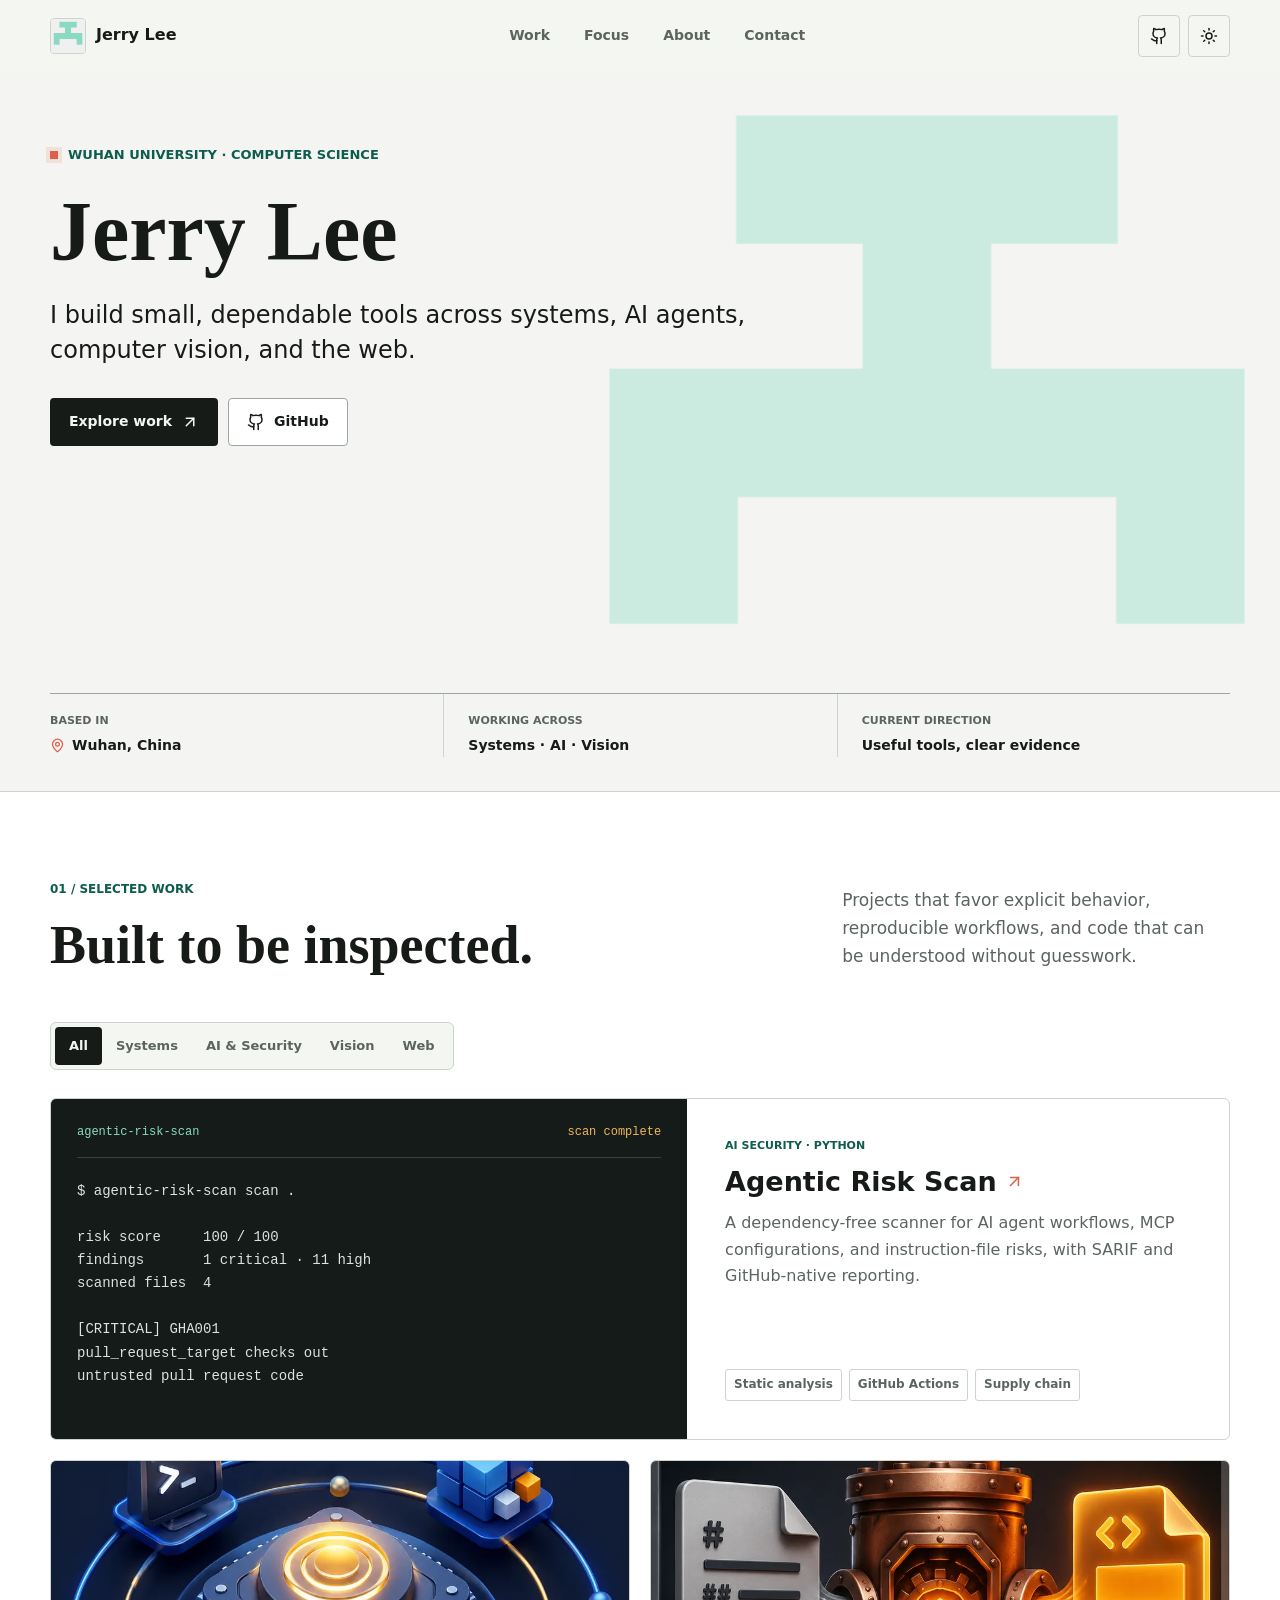
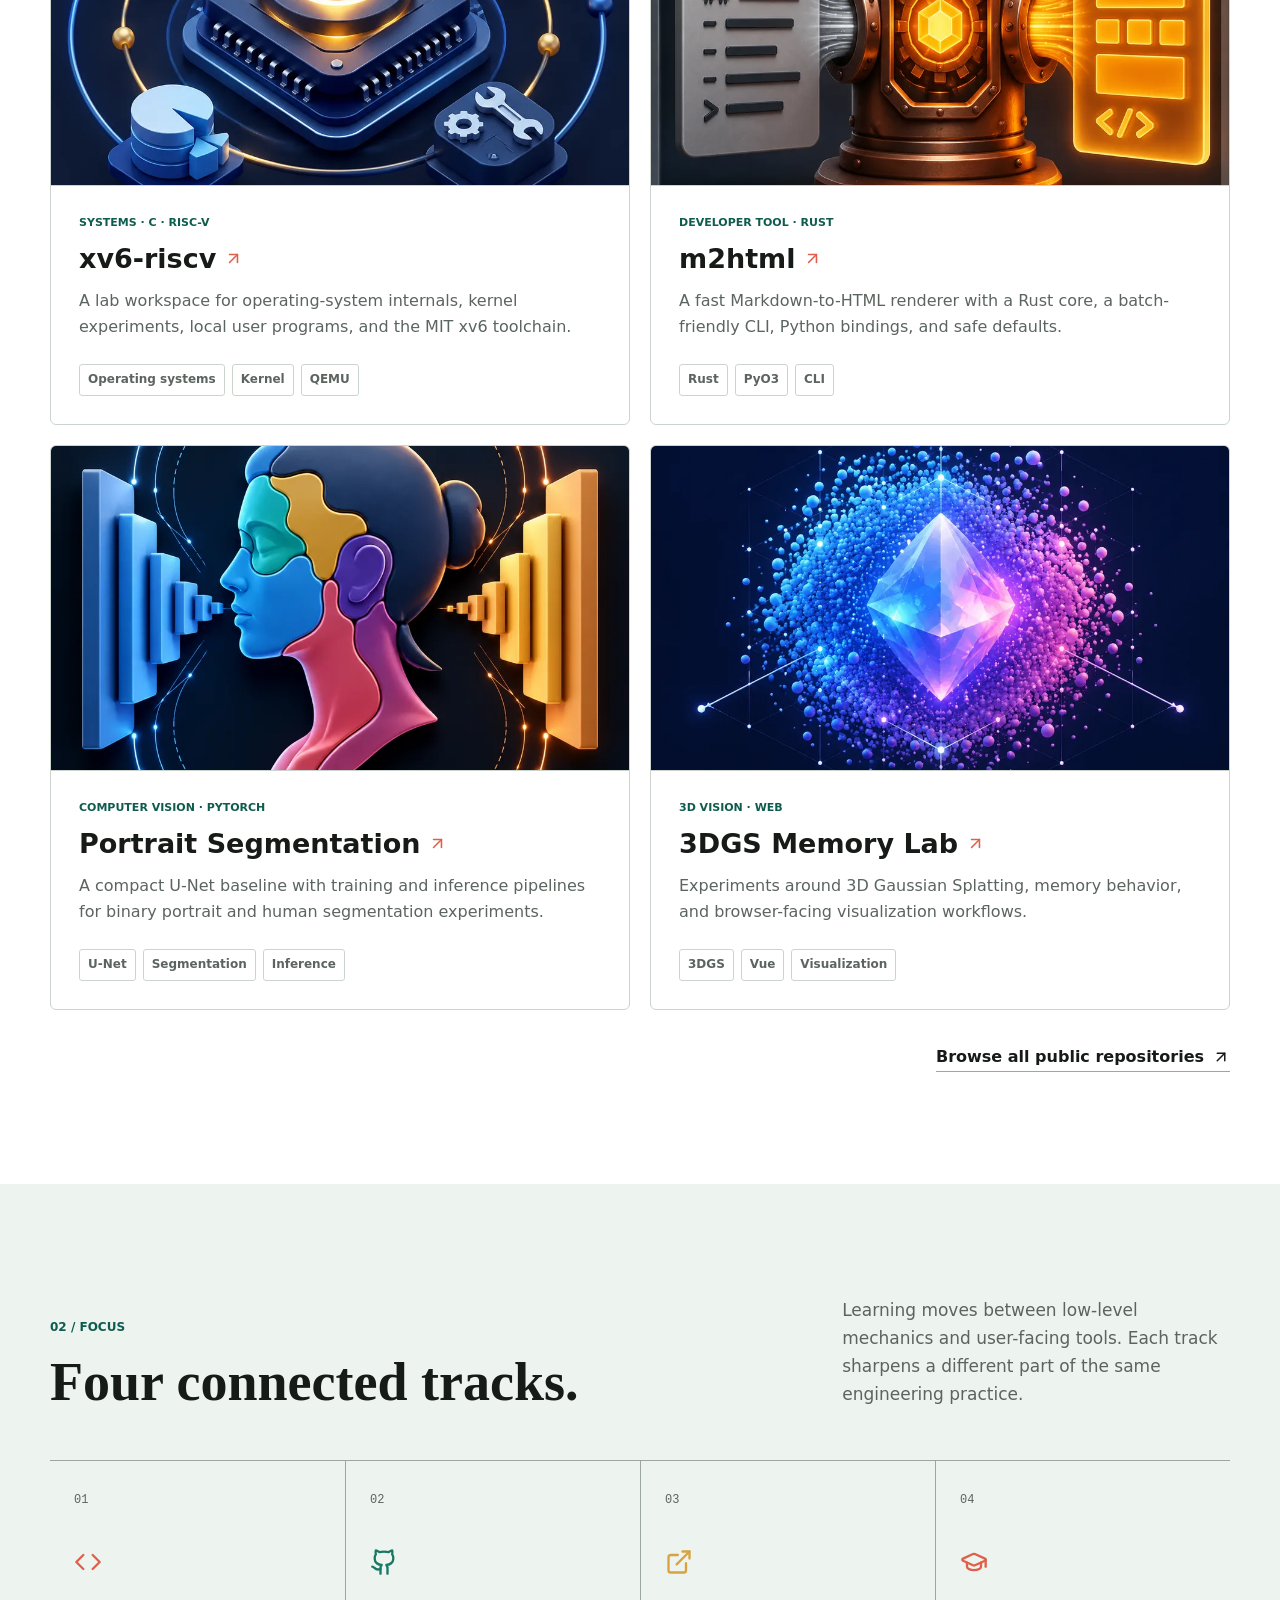
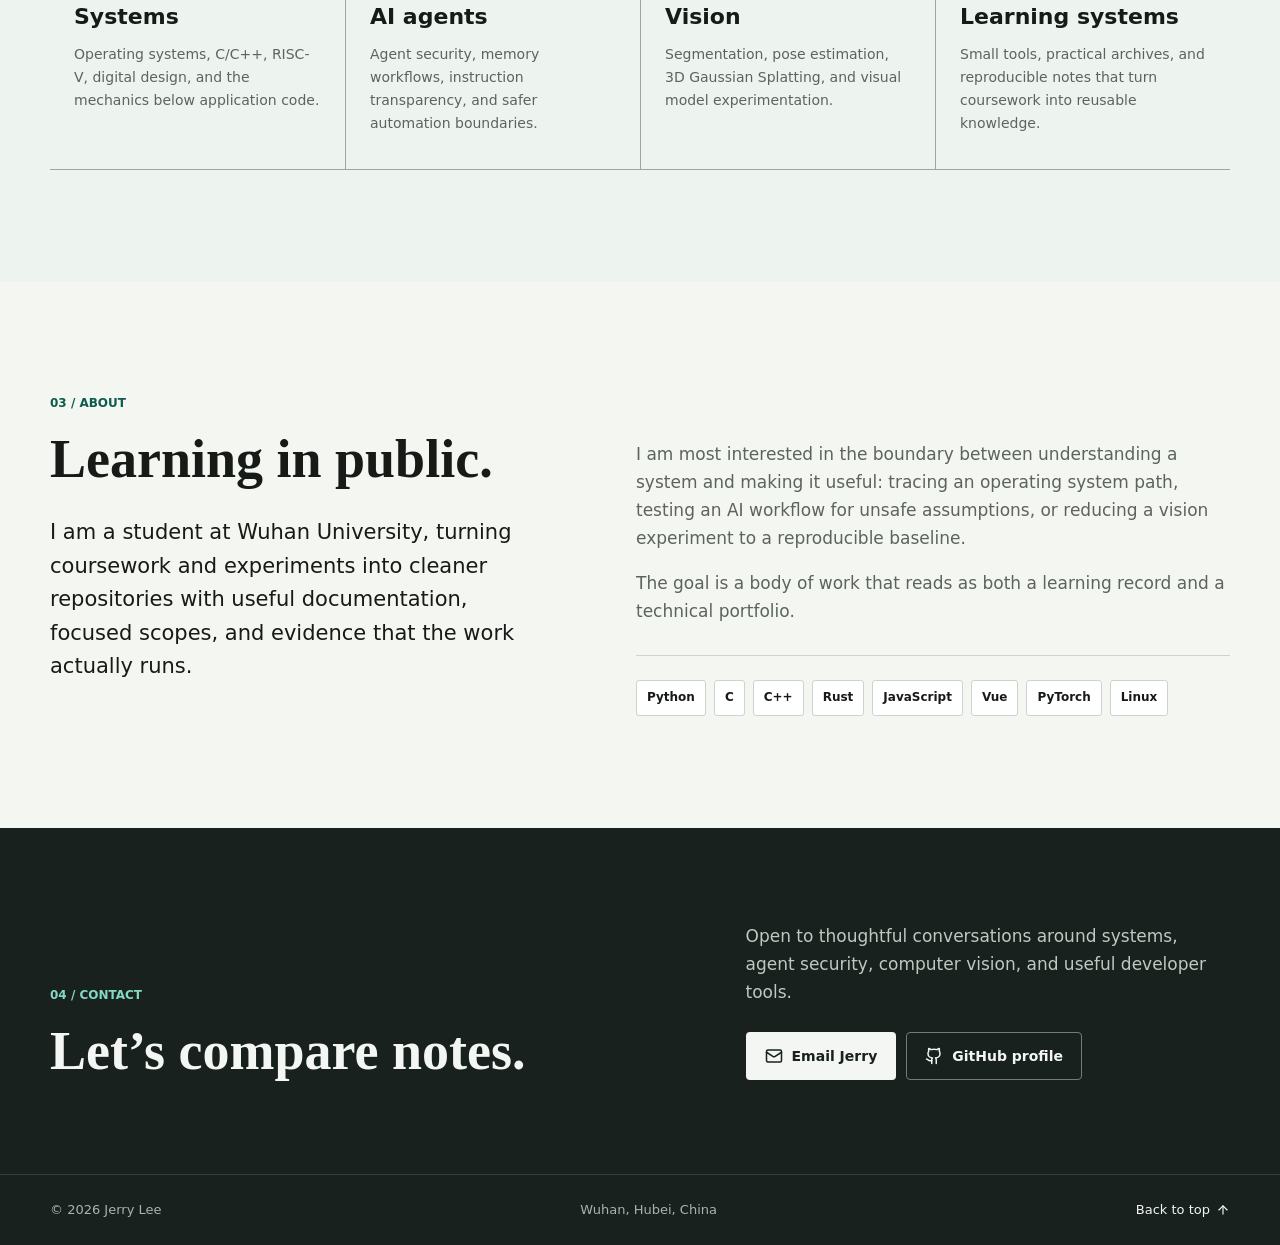
==== index.html @ a6629f63 "Create personal GitHub Pages site" ====
<!doctype html>
<html lang="en">
<head>
  <meta charset="utf-8">
  <meta name="viewport" content="width=device-width, initial-scale=1">
  <meta name="description" content="Jerry Lee is a Wuhan University student building dependable tools across systems, AI agents, computer vision, and the web.">
  <meta name="author" content="Jerry Lee">
  <meta name="theme-color" content="#f4f6f2">
  <meta property="og:type" content="website">
  <meta property="og:title" content="Jerry Lee | Systems, AI & Vision">
  <meta property="og:description" content="Small, dependable tools across systems, AI agents, computer vision, and the web.">
  <meta property="og:url" content="https://ecoreal.github.io/">
  <meta property="og:image" content="https://ecoreal.github.io/assets/profile-mark.png">
  <meta name="twitter:card" content="summary">
  <link rel="canonical" href="https://ecoreal.github.io/">
  <link rel="icon" type="image/png" href="assets/profile-mark.png">
  <link rel="manifest" href="site.webmanifest">
  <link rel="stylesheet" href="style.css">
  <title>Jerry Lee | Systems, AI & Vision</title>
  <script>
    (function () {
      var requested = new URLSearchParams(location.search).get('theme');
      var saved = null;
      try {
        saved = localStorage.getItem('theme');
      } catch (error) {
        saved = null;
      }
      var preferred = window.matchMedia('(prefers-color-scheme: dark)').matches ? 'dark' : 'light';
      var forced = requested === 'dark' || requested === 'light' ? requested : null;
      document.documentElement.dataset.theme = forced || saved || preferred;
      document.documentElement.dataset.js = 'true';
    }());
  </script>
  <script type="application/ld+json">
    {
      "@context": "https://schema.org",
      "@type": "Person",
      "name": "Jerry Lee",
      "alternateName": "ecoreal",
      "url": "https://ecoreal.github.io/",
      "image": "https://ecoreal.github.io/assets/profile-mark.png",
      "email": "mailto:2023302111424@whu.edu.cn",
      "homeLocation": {
        "@type": "Place",
        "name": "Wuhan, Hubei, China"
      },
      "affiliation": {
        "@type": "CollegeOrUniversity",
        "name": "Wuhan University"
      },
      "sameAs": ["https://github.com/ecoreal"]
    }
  </script>
</head>
<body>
  <a class="skip-link" href="#main">Skip to content</a>

  <header class="site-header" data-header>
    <div class="container nav-shell">
      <a class="brand" href="#top" aria-label="Jerry Lee, home">
        <img src="assets/profile-mark.png" width="36" height="36" alt="">
        <span>Jerry Lee</span>
      </a>

      <nav class="desktop-nav" aria-label="Primary navigation">
        <a href="#work">Work</a>
        <a href="#focus">Focus</a>
        <a href="#about">About</a>
        <a href="#contact">Contact</a>
      </nav>

      <div class="header-actions">
        <a class="icon-button desktop-only" href="https://github.com/ecoreal" target="_blank" rel="noreferrer" aria-label="Open GitHub profile" data-tooltip="GitHub">
          <span class="icon icon-github" aria-hidden="true"></span>
        </a>
        <button class="icon-button" type="button" data-theme-toggle aria-label="Switch color theme" aria-pressed="false" data-tooltip="Theme">
          <span class="icon icon-sun theme-icon-light" aria-hidden="true"></span>
          <span class="icon icon-moon theme-icon-dark" aria-hidden="true"></span>
        </button>
        <button class="icon-button menu-toggle" type="button" data-menu-toggle aria-label="Open navigation" aria-expanded="false" data-tooltip="Menu">
          <span class="icon icon-menu menu-icon-open" aria-hidden="true"></span>
          <span class="icon icon-x menu-icon-close" aria-hidden="true"></span>
        </button>
      </div>
    </div>

    <nav class="mobile-nav" data-mobile-nav aria-label="Mobile navigation">
      <a href="#work">Work</a>
      <a href="#focus">Focus</a>
      <a href="#about">About</a>
      <a href="#contact">Contact</a>
      <a href="https://github.com/ecoreal" target="_blank" rel="noreferrer">GitHub <span class="icon icon-arrow-up-right" aria-hidden="true"></span></a>
    </nav>
  </header>

  <main id="main">
    <section class="hero" id="top" aria-labelledby="hero-title">
      <img class="hero-art" src="assets/profile-symbol.png" width="420" height="420" alt="" fetchpriority="high">
      <div class="hero-wash" aria-hidden="true"></div>
      <div class="container hero-inner">
        <div class="hero-copy">
          <p class="eyebrow"><span class="status-mark" aria-hidden="true"></span> Wuhan University · Computer Science</p>
          <h1 id="hero-title">Jerry Lee</h1>
          <p class="hero-lede">I build small, dependable tools across systems, AI agents, computer vision, and the web.</p>
          <div class="hero-actions">
            <a class="button button-primary" href="#work">Explore work <span class="icon icon-arrow-up-right" aria-hidden="true"></span></a>
            <a class="button button-secondary" href="https://github.com/ecoreal" target="_blank" rel="noreferrer"><span class="icon icon-github" aria-hidden="true"></span> GitHub</a>
          </div>
        </div>

        <div class="hero-meta" aria-label="Profile summary">
          <div>
            <span class="meta-label">Based in</span>
            <span class="meta-value"><span class="icon icon-map-pin" aria-hidden="true"></span> Wuhan, China</span>
          </div>
          <div>
            <span class="meta-label">Working across</span>
            <span class="meta-value">Systems · AI · Vision</span>
          </div>
          <div>
            <span class="meta-label">Current direction</span>
            <span class="meta-value">Useful tools, clear evidence</span>
          </div>
        </div>
      </div>
    </section>

    <section class="section work-section" id="work" aria-labelledby="work-title">
      <div class="container">
        <div class="section-heading">
          <div>
            <p class="section-kicker">01 / Selected work</p>
            <h2 id="work-title">Built to be inspected.</h2>
          </div>
          <p>Projects that favor explicit behavior, reproducible workflows, and code that can be understood without guesswork.</p>
        </div>

        <div class="filter-bar reveal" role="group" aria-label="Filter projects">
          <button type="button" class="filter-button is-active" data-filter="all" aria-pressed="true">All</button>
          <button type="button" class="filter-button" data-filter="systems" aria-pressed="false">Systems</button>
          <button type="button" class="filter-button" data-filter="ai" aria-pressed="false">AI &amp; Security</button>
          <button type="button" class="filter-button" data-filter="vision" aria-pressed="false">Vision</button>
          <button type="button" class="filter-button" data-filter="web" aria-pressed="false">Web</button>
        </div>
        <p class="visually-hidden" data-filter-status aria-live="polite">Showing all projects.</p>

        <div class="project-grid">
          <article class="project-card project-card-featured reveal" data-category="ai">
            <div class="terminal-preview" aria-label="Agentic Risk Scan command line output">
              <div class="terminal-title"><span>agentic-risk-scan</span><span>scan complete</span></div>
              <pre><code>$ agentic-risk-scan scan .

risk score     100 / 100
findings       1 critical · 11 high
scanned files  4

[CRITICAL] GHA001
pull_request_target checks out
untrusted pull request code</code></pre>
            </div>
            <div class="project-body">
              <p class="project-type">AI security · Python</p>
              <h3><a href="https://github.com/ecoreal/agentic-risk-scan" target="_blank" rel="noreferrer">Agentic Risk Scan <span class="icon icon-arrow-up-right" aria-hidden="true"></span></a></h3>
              <p>A dependency-free scanner for AI agent workflows, MCP configurations, and instruction-file risks, with SARIF and GitHub-native reporting.</p>
              <ul class="tag-list" aria-label="Technologies">
                <li>Static analysis</li>
                <li>GitHub Actions</li>
                <li>Supply chain</li>
              </ul>
            </div>
          </article>

          <article class="project-card reveal" data-category="systems">
            <a class="project-media" href="https://github.com/ecoreal/xv6-riscv" target="_blank" rel="noreferrer" tabindex="-1" aria-hidden="true">
              <img src="assets/projects/xv6-riscv.webp" width="960" height="960" alt="">
            </a>
            <div class="project-body">
              <p class="project-type">Systems · C · RISC-V</p>
              <h3><a href="https://github.com/ecoreal/xv6-riscv" target="_blank" rel="noreferrer">xv6-riscv <span class="icon icon-arrow-up-right" aria-hidden="true"></span></a></h3>
              <p>A lab workspace for operating-system internals, kernel experiments, local user programs, and the MIT xv6 toolchain.</p>
              <ul class="tag-list" aria-label="Technologies">
                <li>Operating systems</li>
                <li>Kernel</li>
                <li>QEMU</li>
              </ul>
            </div>
          </article>

          <article class="project-card reveal" data-category="systems web">
            <a class="project-media" href="https://github.com/ecoreal/m2html" target="_blank" rel="noreferrer" tabindex="-1" aria-hidden="true">
              <img src="assets/projects/m2html.webp" width="960" height="960" alt="">
            </a>
            <div class="project-body">
              <p class="project-type">Developer tool · Rust</p>
              <h3><a href="https://github.com/ecoreal/m2html" target="_blank" rel="noreferrer">m2html <span class="icon icon-arrow-up-right" aria-hidden="true"></span></a></h3>
              <p>A fast Markdown-to-HTML renderer with a Rust core, a batch-friendly CLI, Python bindings, and safe defaults.</p>
              <ul class="tag-list" aria-label="Technologies">
                <li>Rust</li>
                <li>PyO3</li>
                <li>CLI</li>
              </ul>
            </div>
          </article>

          <article class="project-card reveal" data-category="vision ai">
            <a class="project-media" href="https://github.com/ecoreal/pytorch-portrait-segmentation" target="_blank" rel="noreferrer" tabindex="-1" aria-hidden="true">
              <img src="assets/projects/pytorch-portrait-segmentation.webp" width="960" height="960" alt="">
            </a>
            <div class="project-body">
              <p class="project-type">Computer vision · PyTorch</p>
              <h3><a href="https://github.com/ecoreal/pytorch-portrait-segmentation" target="_blank" rel="noreferrer">Portrait Segmentation <span class="icon icon-arrow-up-right" aria-hidden="true"></span></a></h3>
              <p>A compact U-Net baseline with training and inference pipelines for binary portrait and human segmentation experiments.</p>
              <ul class="tag-list" aria-label="Technologies">
                <li>U-Net</li>
                <li>Segmentation</li>
                <li>Inference</li>
              </ul>
            </div>
          </article>

          <article class="project-card reveal" data-category="vision web">
            <a class="project-media" href="https://github.com/ecoreal/3dgs-memory-lab" target="_blank" rel="noreferrer" tabindex="-1" aria-hidden="true">
              <img src="assets/projects/3dgs-memory-lab.webp" width="960" height="960" alt="">
            </a>
            <div class="project-body">
              <p class="project-type">3D vision · Web</p>
              <h3><a href="https://github.com/ecoreal/3dgs-memory-lab" target="_blank" rel="noreferrer">3DGS Memory Lab <span class="icon icon-arrow-up-right" aria-hidden="true"></span></a></h3>
              <p>Experiments around 3D Gaussian Splatting, memory behavior, and browser-facing visualization workflows.</p>
              <ul class="tag-list" aria-label="Technologies">
                <li>3DGS</li>
                <li>Vue</li>
                <li>Visualization</li>
              </ul>
            </div>
          </article>
        </div>

        <div class="section-action reveal">
          <a class="text-link" href="https://github.com/ecoreal?tab=repositories" target="_blank" rel="noreferrer">Browse all public repositories <span class="icon icon-arrow-up-right" aria-hidden="true"></span></a>
        </div>
      </div>
    </section>

    <section class="section focus-section" id="focus" aria-labelledby="focus-title">
      <div class="container">
        <div class="section-heading reveal">
          <div>
            <p class="section-kicker">02 / Focus</p>
            <h2 id="focus-title">Four connected tracks.</h2>
          </div>
          <p>Learning moves between low-level mechanics and user-facing tools. Each track sharpens a different part of the same engineering practice.</p>
        </div>

        <div class="focus-grid">
          <article class="focus-item reveal">
            <span class="focus-index">01</span>
            <span class="icon icon-code focus-icon" aria-hidden="true"></span>
            <h3>Systems</h3>
            <p>Operating systems, C/C++, RISC-V, digital design, and the mechanics below application code.</p>
          </article>
          <article class="focus-item reveal">
            <span class="focus-index">02</span>
            <span class="icon icon-github focus-icon" aria-hidden="true"></span>
            <h3>AI agents</h3>
            <p>Agent security, memory workflows, instruction transparency, and safer automation boundaries.</p>
          </article>
          <article class="focus-item reveal">
            <span class="focus-index">03</span>
            <span class="icon icon-external-link focus-icon" aria-hidden="true"></span>
            <h3>Vision</h3>
            <p>Segmentation, pose estimation, 3D Gaussian Splatting, and visual model experimentation.</p>
          </article>
          <article class="focus-item reveal">
            <span class="focus-index">04</span>
            <span class="icon icon-graduation-cap focus-icon" aria-hidden="true"></span>
            <h3>Learning systems</h3>
            <p>Small tools, practical archives, and reproducible notes that turn coursework into reusable knowledge.</p>
          </article>
        </div>
      </div>
    </section>

    <section class="section about-section" id="about" aria-labelledby="about-title">
      <div class="container about-layout">
        <div class="about-intro reveal">
          <p class="section-kicker">03 / About</p>
          <h2 id="about-title">Learning in public.</h2>
          <p class="about-lede">I am a student at Wuhan University, turning coursework and experiments into cleaner repositories with useful documentation, focused scopes, and evidence that the work actually runs.</p>
        </div>

        <div class="about-detail reveal">
          <p>I am most interested in the boundary between understanding a system and making it useful: tracing an operating system path, testing an AI workflow for unsafe assumptions, or reducing a vision experiment to a reproducible baseline.</p>
          <p>The goal is a body of work that reads as both a learning record and a technical portfolio.</p>
          <div class="stack-list" aria-label="Core technologies">
            <span>Python</span>
            <span>C</span>
            <span>C++</span>
            <span>Rust</span>
            <span>JavaScript</span>
            <span>Vue</span>
            <span>PyTorch</span>
            <span>Linux</span>
          </div>
        </div>
      </div>
    </section>

    <section class="contact-section" id="contact" aria-labelledby="contact-title">
      <div class="container contact-layout reveal">
        <div>
          <p class="section-kicker">04 / Contact</p>
          <h2 id="contact-title">Let’s compare notes.</h2>
        </div>
        <div class="contact-copy">
          <p>Open to thoughtful conversations around systems, agent security, computer vision, and useful developer tools.</p>
          <div class="contact-actions">
            <a class="button button-light" href="mailto:2023302111424@whu.edu.cn"><span class="icon icon-mail" aria-hidden="true"></span> Email Jerry</a>
            <a class="button button-outline-light" href="https://github.com/ecoreal" target="_blank" rel="noreferrer"><span class="icon icon-github" aria-hidden="true"></span> GitHub profile</a>
          </div>
        </div>
      </div>
    </section>
  </main>

  <footer class="site-footer">
    <div class="container footer-inner">
      <p>© <span data-year>2026</span> Jerry Lee</p>
      <p>Wuhan, Hubei, China</p>
      <a href="#top">Back to top <span class="icon icon-arrow-up-right" aria-hidden="true"></span></a>
    </div>
  </footer>

  <script src="script.js" defer></script>
</body>
</html>
---- style.css ----
:root {
  color-scheme: light;
  --page: #f4f6f2;
  --surface: #ffffff;
  --surface-soft: #edf3ef;
  --ink: #171b18;
  --muted: #5b645f;
  --line: #ccd4ce;
  --line-strong: #9ba7a0;
  --accent: #177864;
  --accent-strong: #0e5c4d;
  --mint: #84d8c3;
  --coral: #df604a;
  --gold: #d9a23e;
  --contact: #18211d;
  --contact-ink: #f3f6f2;
  --header: rgba(244, 246, 242, 0.92);
  --shadow: 0 16px 48px rgba(23, 27, 24, 0.1);
  --container: 1180px;
  --header-height: 72px;
}

:root[data-theme="dark"] {
  color-scheme: dark;
  --page: #111512;
  --surface: #191e1b;
  --surface-soft: #202b26;
  --ink: #edf3ee;
  --muted: #a7b2ab;
  --line: #364039;
  --line-strong: #657169;
  --accent: #85dcc6;
  --accent-strong: #a4ead8;
  --mint: #72cdb6;
  --coral: #f07a64;
  --gold: #e6b85c;
  --contact: #080b09;
  --contact-ink: #f3f6f2;
  --header: rgba(17, 21, 18, 0.92);
  --shadow: 0 18px 52px rgba(0, 0, 0, 0.28);
}

* {
  box-sizing: border-box;
}

html {
  scroll-behavior: smooth;
  scroll-padding-top: calc(var(--header-height) + 20px);
}

body {
  margin: 0;
  background: var(--page);
  color: var(--ink);
  font-family: Inter, ui-sans-serif, system-ui, -apple-system, BlinkMacSystemFont, "Segoe UI", sans-serif;
  font-size: 16px;
  line-height: 1.65;
  text-rendering: optimizeLegibility;
}

body.menu-open {
  overflow: hidden;
}

button,
a {
  -webkit-tap-highlight-color: transparent;
}

button {
  font: inherit;
}

a {
  color: inherit;
}

img {
  display: block;
  max-width: 100%;
}

h1,
h2,
h3,
p {
  margin-top: 0;
}

h1,
h2,
h3 {
  line-height: 1.08;
  letter-spacing: 0;
}

h1,
h2 {
  font-family: "Iowan Old Style", "Palatino Linotype", Georgia, serif;
  font-weight: 600;
}

.container {
  width: min(calc(100% - 48px), var(--container));
  margin-inline: auto;
}

.visually-hidden {
  position: absolute;
  width: 1px;
  height: 1px;
  padding: 0;
  margin: -1px;
  overflow: hidden;
  clip: rect(0, 0, 0, 0);
  white-space: nowrap;
  border: 0;
}

.skip-link {
  position: fixed;
  z-index: 1000;
  top: 10px;
  left: 10px;
  padding: 10px 14px;
  background: var(--ink);
  color: var(--page);
  transform: translateY(-160%);
  transition: transform 160ms ease;
}

.skip-link:focus {
  transform: translateY(0);
}

.icon {
  display: inline-block;
  flex: 0 0 auto;
  width: 18px;
  height: 18px;
  background-color: currentColor;
  -webkit-mask: var(--icon) center / contain no-repeat;
  mask: var(--icon) center / contain no-repeat;
}

.icon-github { --icon: url("assets/icons/github.svg"); }
.icon-mail { --icon: url("assets/icons/mail.svg"); }
.icon-map-pin { --icon: url("assets/icons/map-pin.svg"); }
.icon-arrow-up-right { --icon: url("assets/icons/arrow-up-right.svg"); }
.icon-external-link { --icon: url("assets/icons/external-link.svg"); }
.icon-sun { --icon: url("assets/icons/sun.svg"); }
.icon-moon { --icon: url("assets/icons/moon.svg"); }
.icon-menu { --icon: url("assets/icons/menu.svg"); }
.icon-x { --icon: url("assets/icons/x.svg"); }
.icon-code { --icon: url("assets/icons/code.svg"); }
.icon-graduation-cap { --icon: url("assets/icons/graduation-cap.svg"); }

.site-header {
  position: sticky;
  z-index: 100;
  top: 0;
  height: var(--header-height);
  border-bottom: 1px solid transparent;
  background: var(--header);
  backdrop-filter: blur(14px);
  transition: border-color 180ms ease, box-shadow 180ms ease;
}

.site-header.is-scrolled {
  border-color: var(--line);
  box-shadow: 0 6px 26px rgba(23, 27, 24, 0.06);
}

.nav-shell {
  display: flex;
  align-items: center;
  justify-content: space-between;
  height: 100%;
}

.brand {
  display: inline-flex;
  align-items: center;
  gap: 10px;
  color: var(--ink);
  font-weight: 720;
  text-decoration: none;
}

.brand img {
  width: 36px;
  height: 36px;
  border: 1px solid var(--line);
  border-radius: 4px;
}

.desktop-nav {
  display: flex;
  align-items: center;
  gap: 34px;
}

.desktop-nav a {
  position: relative;
  color: var(--muted);
  font-size: 14px;
  font-weight: 650;
  text-decoration: none;
}

.desktop-nav a::after {
  position: absolute;
  right: 0;
  bottom: -8px;
  left: 0;
  height: 2px;
  background: var(--accent);
  content: "";
  transform: scaleX(0);
  transform-origin: left;
  transition: transform 160ms ease;
}

.desktop-nav a:hover,
.desktop-nav a:focus-visible,
.desktop-nav a[aria-current="true"] {
  color: var(--ink);
}

.desktop-nav a:hover::after,
.desktop-nav a:focus-visible::after,
.desktop-nav a[aria-current="true"]::after {
  transform: scaleX(1);
}

.header-actions {
  display: flex;
  align-items: center;
  gap: 8px;
}

.icon-button {
  position: relative;
  display: inline-grid;
  width: 42px;
  height: 42px;
  padding: 0;
  place-items: center;
  border: 1px solid var(--line);
  border-radius: 4px;
  background: transparent;
  color: var(--ink);
  cursor: pointer;
  text-decoration: none;
}

.icon-button:hover,
.icon-button:focus-visible {
  border-color: var(--line-strong);
  background: var(--surface);
}

.icon-button::after {
  position: absolute;
  top: calc(100% + 8px);
  left: 50%;
  z-index: 120;
  padding: 5px 8px;
  border-radius: 4px;
  background: var(--ink);
  color: var(--page);
  content: attr(data-tooltip);
  font-size: 12px;
  line-height: 1;
  opacity: 0;
  pointer-events: none;
  transform: translate(-50%, -4px);
  transition: opacity 120ms ease, transform 120ms ease;
  white-space: nowrap;
}

.icon-button:hover::after,
.icon-button:focus-visible::after {
  opacity: 1;
  transform: translate(-50%, 0);
}

.theme-icon-dark,
:root[data-theme="dark"] .theme-icon-light {
  display: none;
}

:root[data-theme="dark"] .theme-icon-dark {
  display: inline-block;
}

.menu-toggle,
.mobile-nav {
  display: none;
}

.hero {
  position: relative;
  height: calc(100svh - 176px);
  min-height: 520px;
  max-height: 720px;
  overflow: hidden;
  border-bottom: 1px solid var(--line);
  isolation: isolate;
}

.hero-art {
  position: absolute;
  z-index: -3;
  top: 50%;
  right: -2%;
  width: min(64vw, 760px);
  height: min(64vw, 760px);
  object-fit: cover;
  opacity: 0.82;
  transform: translateY(-50%);
}

.hero-wash {
  position: absolute;
  z-index: -2;
  inset: 0;
  background: rgba(244, 246, 242, 0.54);
}

:root[data-theme="dark"] .hero-wash {
  background: rgba(17, 21, 18, 0.72);
}

:root[data-theme="dark"] .hero-art {
  opacity: 0.28;
}

.hero-inner {
  display: flex;
  flex-direction: column;
  justify-content: space-between;
  height: 100%;
  padding-top: 72px;
  padding-bottom: 34px;
}

.hero-copy {
  max-width: 760px;
}

.eyebrow,
.section-kicker,
.project-type,
.meta-label {
  letter-spacing: 0;
  text-transform: uppercase;
}

.eyebrow {
  display: flex;
  align-items: center;
  gap: 10px;
  margin-bottom: 22px;
  color: var(--accent-strong);
  font-size: 13px;
  font-weight: 750;
}

.status-mark {
  width: 8px;
  height: 8px;
  background: var(--coral);
  box-shadow: 0 0 0 4px rgba(223, 96, 74, 0.14);
}

.hero h1 {
  max-width: 760px;
  margin-bottom: 20px;
  font-size: 84px;
}

.hero-lede {
  max-width: 700px;
  margin-bottom: 30px;
  color: var(--ink);
  font-size: 24px;
  line-height: 1.45;
}

.hero-actions,
.contact-actions {
  display: flex;
  flex-wrap: wrap;
  gap: 10px;
}

.button {
  display: inline-flex;
  min-height: 48px;
  align-items: center;
  justify-content: center;
  gap: 9px;
  padding: 11px 18px;
  border: 1px solid transparent;
  border-radius: 4px;
  font-size: 14px;
  font-weight: 720;
  text-decoration: none;
  transition: background-color 160ms ease, border-color 160ms ease, color 160ms ease, transform 160ms ease;
}

.button:hover,
.button:focus-visible {
  transform: translateY(-2px);
}

.button-primary {
  background: var(--ink);
  color: var(--page);
}

.button-primary:hover,
.button-primary:focus-visible {
  background: var(--accent-strong);
  color: var(--surface);
}

.button-secondary {
  border-color: var(--line-strong);
  background: var(--surface);
  color: var(--ink);
}

.button-secondary:hover,
.button-secondary:focus-visible {
  border-color: var(--accent);
  color: var(--accent-strong);
}

.hero-meta {
  display: grid;
  grid-template-columns: repeat(3, 1fr);
  border-top: 1px solid var(--line-strong);
}

.hero-meta > div {
  min-width: 0;
  padding: 18px 24px 0 0;
}

.hero-meta > div + div {
  padding-left: 24px;
  border-left: 1px solid var(--line);
}

.meta-label,
.meta-value {
  display: block;
}

.meta-label {
  margin-bottom: 4px;
  color: var(--muted);
  font-size: 11px;
  font-weight: 750;
}

.meta-value {
  display: flex;
  align-items: center;
  gap: 7px;
  font-size: 14px;
  font-weight: 650;
}

.meta-value .icon {
  width: 15px;
  height: 15px;
  color: var(--coral);
}

.section {
  padding: 112px 0;
}

.work-section {
  padding-top: 88px;
  background: var(--surface);
}

.section-heading {
  display: grid;
  grid-template-columns: minmax(0, 1.3fr) minmax(280px, 0.7fr);
  gap: 72px;
  align-items: end;
  margin-bottom: 48px;
}

.section-kicker {
  margin-bottom: 16px;
  color: var(--accent-strong);
  font-size: 12px;
  font-weight: 780;
}

.section-heading h2,
.about-intro h2,
.contact-section h2 {
  margin-bottom: 0;
  font-size: 54px;
}

.section-heading > p {
  margin-bottom: 4px;
  color: var(--muted);
  font-size: 17px;
}

.filter-bar {
  display: inline-flex;
  max-width: 100%;
  margin-bottom: 28px;
  padding: 4px;
  overflow-x: auto;
  border: 1px solid var(--line);
  border-radius: 6px;
  background: var(--page);
  scrollbar-width: none;
}

.filter-bar::-webkit-scrollbar {
  display: none;
}

.filter-button {
  min-height: 38px;
  padding: 7px 14px;
  border: 0;
  border-radius: 4px;
  background: transparent;
  color: var(--muted);
  cursor: pointer;
  font-size: 13px;
  font-weight: 700;
  white-space: nowrap;
}

.filter-button:hover,
.filter-button:focus-visible {
  color: var(--ink);
}

.filter-button.is-active {
  background: var(--ink);
  color: var(--page);
}

.project-grid {
  display: grid;
  grid-template-columns: repeat(2, minmax(0, 1fr));
  gap: 20px;
}

.project-card {
  display: flex;
  min-width: 0;
  flex-direction: column;
  overflow: hidden;
  border: 1px solid var(--line);
  border-radius: 6px;
  background: var(--surface);
  transition: border-color 180ms ease, box-shadow 180ms ease, transform 180ms ease;
}

.project-card:hover {
  border-color: var(--line-strong);
  box-shadow: var(--shadow);
  transform: translateY(-3px);
}

.project-card[hidden] {
  display: none;
}

.project-card-featured {
  display: grid;
  grid-column: 1 / -1;
  grid-template-columns: minmax(0, 1.08fr) minmax(340px, 0.92fr);
}

.project-media {
  position: relative;
  display: block;
  aspect-ratio: 16 / 9;
  overflow: hidden;
  border-bottom: 1px solid var(--line);
  background: #101a2c;
}

.project-media img {
  width: 100%;
  height: 100%;
  object-fit: cover;
  transition: transform 300ms ease;
}

.project-card:hover .project-media img {
  transform: scale(1.025);
}

.terminal-preview {
  min-height: 340px;
  padding: 24px 26px;
  background: #151b18;
  color: #d9f5e9;
}

.terminal-title {
  display: flex;
  align-items: center;
  justify-content: space-between;
  padding-bottom: 14px;
  border-bottom: 1px solid #34443c;
  color: #8adbc3;
  font-family: "SFMono-Regular", Consolas, "Liberation Mono", monospace;
  font-size: 12px;
}

.terminal-title span:last-child {
  color: #f0b75c;
}

.terminal-preview pre {
  margin: 22px 0 0;
  overflow: hidden;
  color: #d9e4dd;
  font-family: "SFMono-Regular", Consolas, "Liberation Mono", monospace;
  font-size: 14px;
  line-height: 1.65;
  white-space: pre-wrap;
}

.project-body {
  display: flex;
  flex: 1;
  flex-direction: column;
  padding: 28px;
}

.project-card-featured .project-body {
  justify-content: center;
  padding: 38px;
}

.project-type {
  margin-bottom: 12px;
  color: var(--accent-strong);
  font-size: 11px;
  font-weight: 780;
}

.project-body h3 {
  margin-bottom: 14px;
  font-size: 27px;
}

.project-body h3 a {
  display: inline-flex;
  align-items: center;
  gap: 8px;
  text-decoration: none;
}

.project-body h3 .icon {
  width: 19px;
  height: 19px;
  color: var(--coral);
  transition: transform 160ms ease;
}

.project-body h3 a:hover .icon,
.project-body h3 a:focus-visible .icon {
  transform: translate(2px, -2px);
}

.project-body > p:not(.project-type) {
  margin-bottom: 24px;
  color: var(--muted);
}

.tag-list {
  display: flex;
  flex-wrap: wrap;
  gap: 7px;
  margin: auto 0 0;
  padding: 0;
  list-style: none;
}

.tag-list li,
.stack-list span {
  border: 1px solid var(--line);
  border-radius: 3px;
  color: var(--muted);
  font-size: 12px;
  font-weight: 650;
}

.tag-list li {
  padding: 5px 8px;
}

.section-action {
  display: flex;
  justify-content: flex-end;
  margin-top: 34px;
}

.text-link {
  display: inline-flex;
  align-items: center;
  gap: 8px;
  border-bottom: 1px solid var(--line-strong);
  font-weight: 720;
  text-decoration: none;
}

.text-link:hover,
.text-link:focus-visible {
  border-color: var(--accent);
  color: var(--accent-strong);
}

.focus-section {
  background: var(--surface-soft);
}

.focus-grid {
  display: grid;
  grid-template-columns: repeat(4, minmax(0, 1fr));
  border-top: 1px solid var(--line-strong);
  border-bottom: 1px solid var(--line-strong);
}

.focus-item {
  position: relative;
  min-width: 0;
  padding: 30px 24px 34px;
}

.focus-item + .focus-item {
  border-left: 1px solid var(--line-strong);
}

.focus-index {
  display: block;
  margin-bottom: 38px;
  color: var(--muted);
  font-family: "SFMono-Regular", Consolas, monospace;
  font-size: 12px;
}

.focus-icon {
  width: 28px;
  height: 28px;
  margin-bottom: 20px;
  color: var(--coral);
}

.focus-item:nth-child(2) .focus-icon {
  color: var(--accent);
}

.focus-item:nth-child(3) .focus-icon {
  color: var(--gold);
}

.focus-item h3 {
  margin-bottom: 14px;
  font-size: 22px;
}

.focus-item p {
  margin-bottom: 0;
  color: var(--muted);
  font-size: 14px;
}

.about-section {
  background: var(--page);
}

.about-layout {
  display: grid;
  grid-template-columns: minmax(0, 0.9fr) minmax(360px, 1.1fr);
  gap: 100px;
  align-items: start;
}

.about-intro h2 {
  margin-bottom: 28px;
}

.about-lede {
  margin-bottom: 0;
  color: var(--ink);
  font-size: 21px;
  line-height: 1.6;
}

.about-detail {
  padding-top: 46px;
}

.about-detail > p {
  color: var(--muted);
  font-size: 17px;
}

.stack-list {
  display: flex;
  flex-wrap: wrap;
  gap: 8px;
  margin-top: 30px;
  padding-top: 24px;
  border-top: 1px solid var(--line);
}

.stack-list span {
  padding: 7px 10px;
  background: var(--surface);
  color: var(--ink);
}

.contact-section {
  padding: 94px 0;
  background: var(--contact);
  color: var(--contact-ink);
}

.contact-section .section-kicker {
  color: var(--mint);
}

.contact-layout {
  display: grid;
  grid-template-columns: minmax(0, 1fr) minmax(380px, 0.8fr);
  gap: 90px;
  align-items: end;
}

.contact-copy > p {
  margin-bottom: 26px;
  color: #bdc9c1;
  font-size: 17px;
}

.button-light {
  background: var(--contact-ink);
  color: var(--contact);
}

.button-light:hover,
.button-light:focus-visible {
  background: var(--mint);
}

.button-outline-light {
  border-color: #6f7e75;
  color: var(--contact-ink);
}

.button-outline-light:hover,
.button-outline-light:focus-visible {
  border-color: var(--mint);
  color: var(--mint);
}

.site-footer {
  padding: 24px 0;
  border-top: 1px solid #344039;
  background: var(--contact);
  color: #a8b4ac;
}

.not-found-page {
  display: grid;
  min-height: 100svh;
  place-items: center;
  padding: 24px;
}

.not-found {
  width: min(100%, 680px);
  text-align: center;
}

.not-found > img {
  width: 96px;
  height: 96px;
  margin: 0 auto 30px;
  border: 1px solid var(--line);
  border-radius: 6px;
}

.not-found h1 {
  margin-bottom: 20px;
  font-family: "Iowan Old Style", "Palatino Linotype", Georgia, serif;
  font-size: 54px;
  font-weight: 600;
}

.not-found > p:not(.section-kicker) {
  margin-bottom: 30px;
  color: var(--muted);
  font-size: 18px;
}

.footer-inner {
  display: flex;
  align-items: center;
  justify-content: space-between;
  gap: 24px;
  font-size: 13px;
}

.footer-inner p {
  margin-bottom: 0;
}

.footer-inner a {
  display: inline-flex;
  align-items: center;
  gap: 6px;
  color: var(--contact-ink);
  text-decoration: none;
}

.footer-inner .icon {
  width: 14px;
  height: 14px;
  transform: rotate(-45deg);
}

:root[data-js="true"] .reveal {
  opacity: 0;
  transform: translateY(18px);
  transition: opacity 520ms ease, transform 520ms ease;
}

:root[data-js="true"] .reveal.is-visible {
  opacity: 1;
  transform: translateY(0);
}

:focus-visible {
  outline: 3px solid var(--coral);
  outline-offset: 3px;
}

@media (max-width: 980px) {
  .hero h1 {
    font-size: 70px;
  }

  .hero-lede {
    max-width: 620px;
    font-size: 21px;
  }

  .section-heading {
    gap: 40px;
  }

  .focus-grid {
    grid-template-columns: repeat(2, minmax(0, 1fr));
  }

  .focus-item:nth-child(3) {
    border-left: 0;
    border-top: 1px solid var(--line-strong);
  }

  .focus-item:nth-child(4) {
    border-top: 1px solid var(--line-strong);
  }

  .about-layout,
  .contact-layout {
    gap: 56px;
  }
}

@media (max-width: 760px) {
  :root {
    --header-height: 64px;
  }

  .container {
    width: min(calc(100% - 32px), var(--container));
  }

  .desktop-nav,
  .desktop-only {
    display: none;
  }

  .menu-toggle {
    display: inline-grid;
  }

  .menu-icon-close,
  .menu-toggle[aria-expanded="true"] .menu-icon-open {
    display: none;
  }

  .menu-toggle[aria-expanded="true"] .menu-icon-close {
    display: inline-block;
  }

  .mobile-nav {
    position: fixed;
    z-index: 90;
    top: var(--header-height);
    right: 0;
    bottom: 0;
    left: 0;
    display: flex;
    flex-direction: column;
    padding: 36px 24px;
    background: var(--page);
    opacity: 0;
    pointer-events: none;
    transform: translateY(-12px);
    transition: opacity 180ms ease, transform 180ms ease;
  }

  .mobile-nav.is-open {
    opacity: 1;
    pointer-events: auto;
    transform: translateY(0);
  }

  .mobile-nav a {
    display: flex;
    align-items: center;
    justify-content: space-between;
    padding: 18px 0;
    border-bottom: 1px solid var(--line);
    font-family: "Iowan Old Style", "Palatino Linotype", Georgia, serif;
    font-size: 30px;
    font-weight: 600;
    text-decoration: none;
  }

  .hero {
    height: calc(100svh - 156px);
    min-height: 420px;
    max-height: 620px;
  }

  .hero-art {
    right: -22%;
    width: 580px;
    height: 580px;
    opacity: 0.5;
  }

  .hero-wash {
    background: rgba(244, 246, 242, 0.68);
  }

  .hero-inner {
    padding-top: 48px;
    padding-bottom: 20px;
  }

  .eyebrow {
    margin-bottom: 16px;
    font-size: 11px;
  }

  .hero h1 {
    margin-bottom: 14px;
    font-size: 54px;
  }

  .hero-lede {
    max-width: 520px;
    margin-bottom: 22px;
    font-size: 18px;
  }

  .hero-meta {
    grid-template-columns: 1fr 1fr;
  }

  .hero-meta > div {
    padding-top: 12px;
  }

  .hero-meta > div:nth-child(3) {
    display: none;
  }

  .meta-value {
    font-size: 12px;
  }

  .section {
    padding: 78px 0;
  }

  .work-section {
    padding-top: 58px;
  }

  .section-heading,
  .about-layout,
  .contact-layout {
    grid-template-columns: 1fr;
  }

  .section-heading {
    gap: 22px;
    margin-bottom: 34px;
  }

  .section-heading h2,
  .about-intro h2,
  .contact-section h2 {
    font-size: 42px;
  }

  .section-heading > p {
    font-size: 15px;
  }

  .project-grid {
    grid-template-columns: 1fr;
  }

  .project-card-featured {
    display: flex;
    grid-column: auto;
  }

  .terminal-preview {
    min-height: 300px;
  }

  .project-card-featured .project-body {
    padding: 28px;
  }

  .about-layout {
    gap: 24px;
  }

  .about-detail {
    padding-top: 0;
  }

  .about-lede {
    font-size: 18px;
  }

  .contact-section {
    padding: 74px 0;
  }

  .contact-layout {
    gap: 30px;
  }

  .footer-inner {
    align-items: flex-start;
    flex-direction: column;
    gap: 8px;
  }
}

@media (max-width: 520px) {
  .brand span {
    font-size: 14px;
  }

  .hero-actions .button {
    flex: 1 1 0;
    min-width: 0;
    padding-inline: 12px;
  }

  .hero-meta > div {
    padding-right: 12px;
  }

  .hero-meta > div + div {
    padding-left: 12px;
  }

  .section-heading h2,
  .about-intro h2,
  .contact-section h2 {
    font-size: 38px;
  }

  .filter-bar {
    display: flex;
    margin-right: -16px;
  }

  .focus-grid {
    grid-template-columns: 1fr;
  }

  .focus-item + .focus-item {
    border-top: 1px solid var(--line-strong);
    border-left: 0;
  }

  .focus-index {
    margin-bottom: 22px;
  }

  .contact-actions {
    align-items: stretch;
    flex-direction: column;
  }

  .contact-actions .button {
    width: 100%;
  }
}

@media (prefers-reduced-motion: reduce) {
  html {
    scroll-behavior: auto;
  }

  *,
  *::before,
  *::after {
    scroll-behavior: auto !important;
    transition-duration: 0.01ms !important;
    animation-duration: 0.01ms !important;
    animation-iteration-count: 1 !important;
  }
}
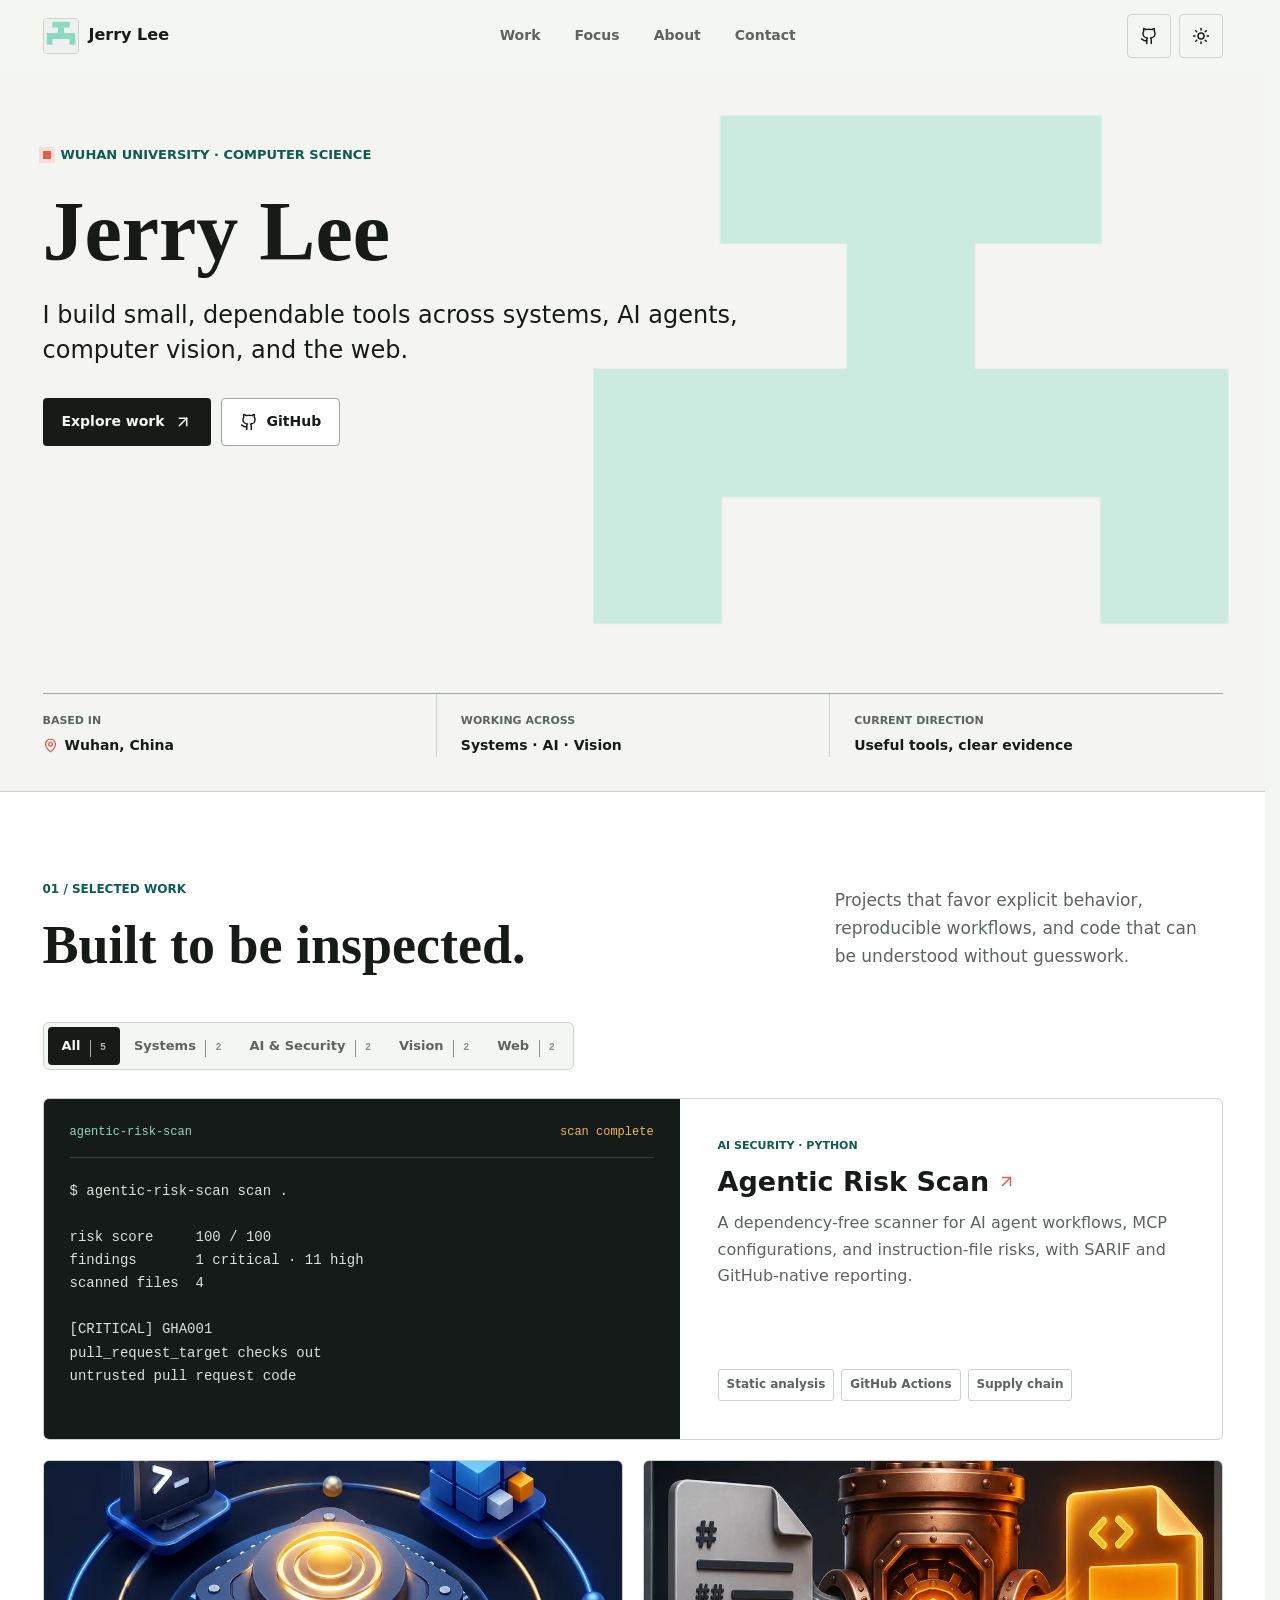
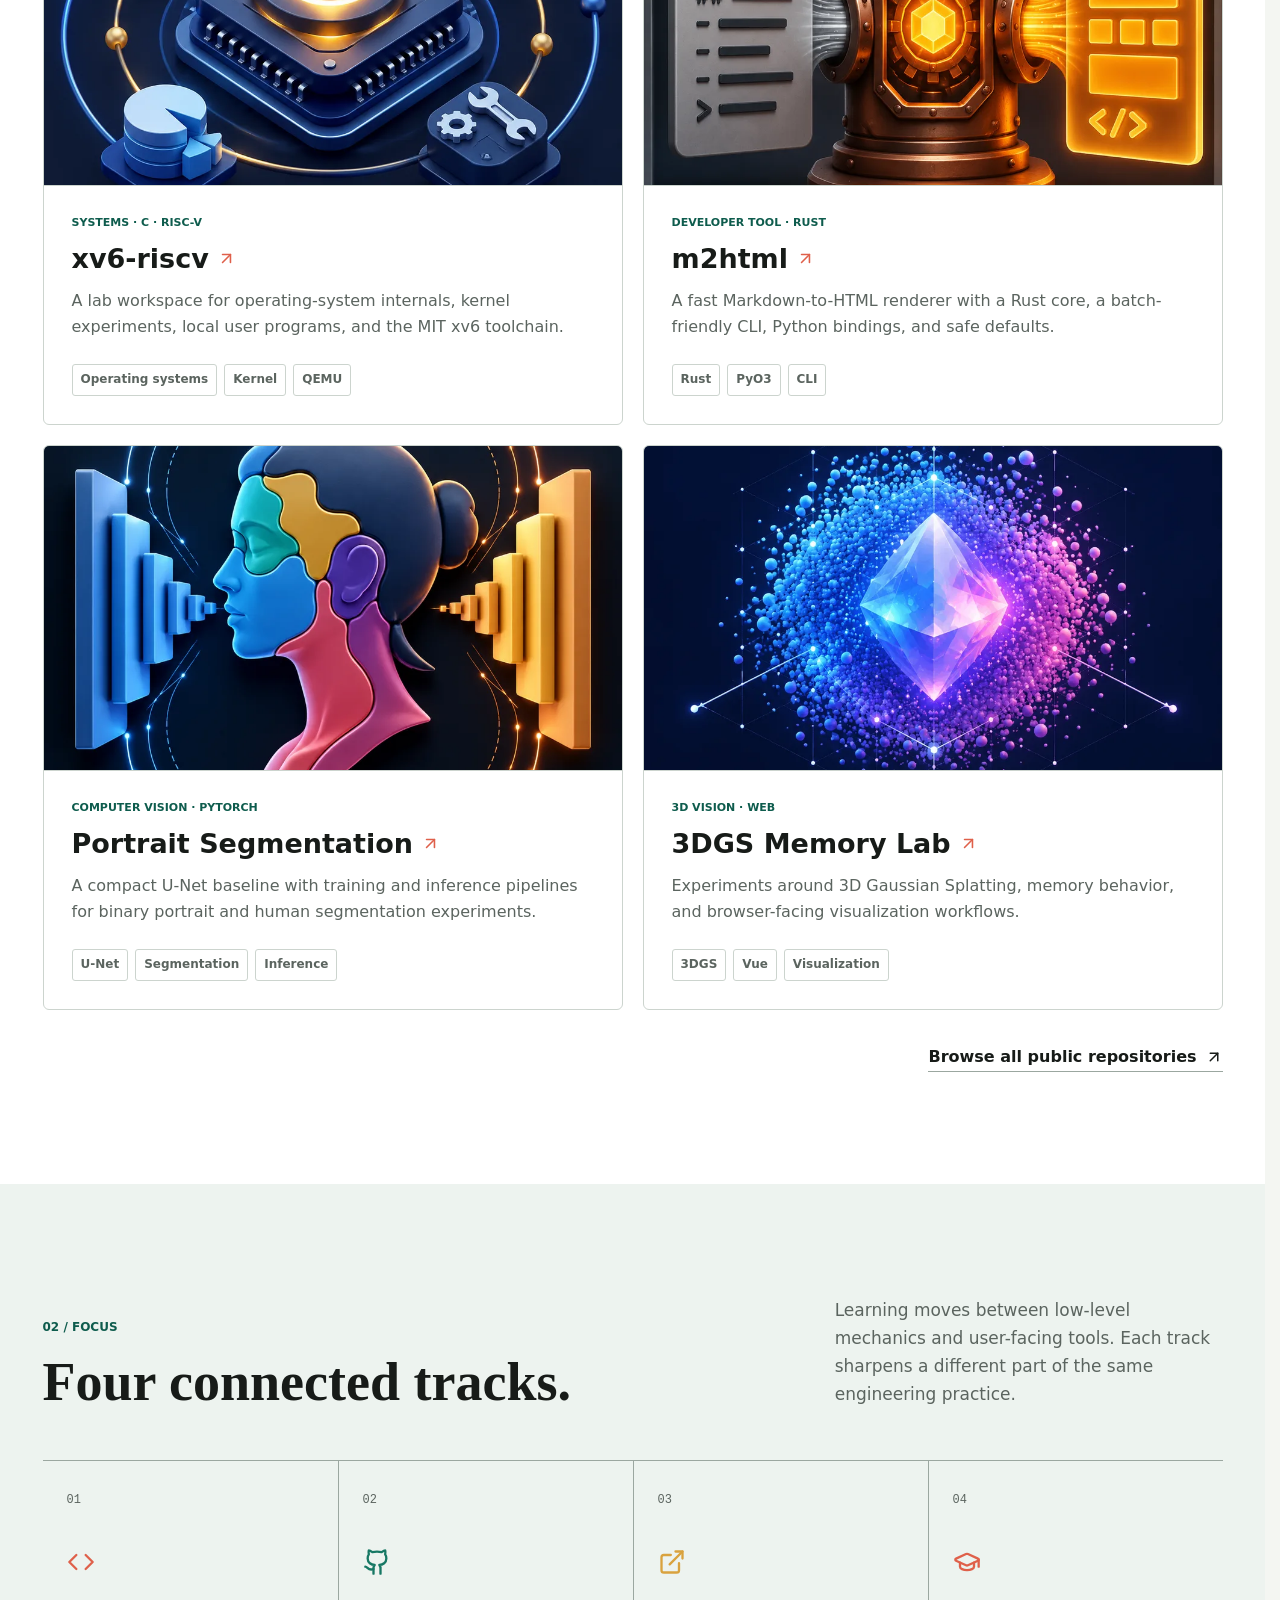
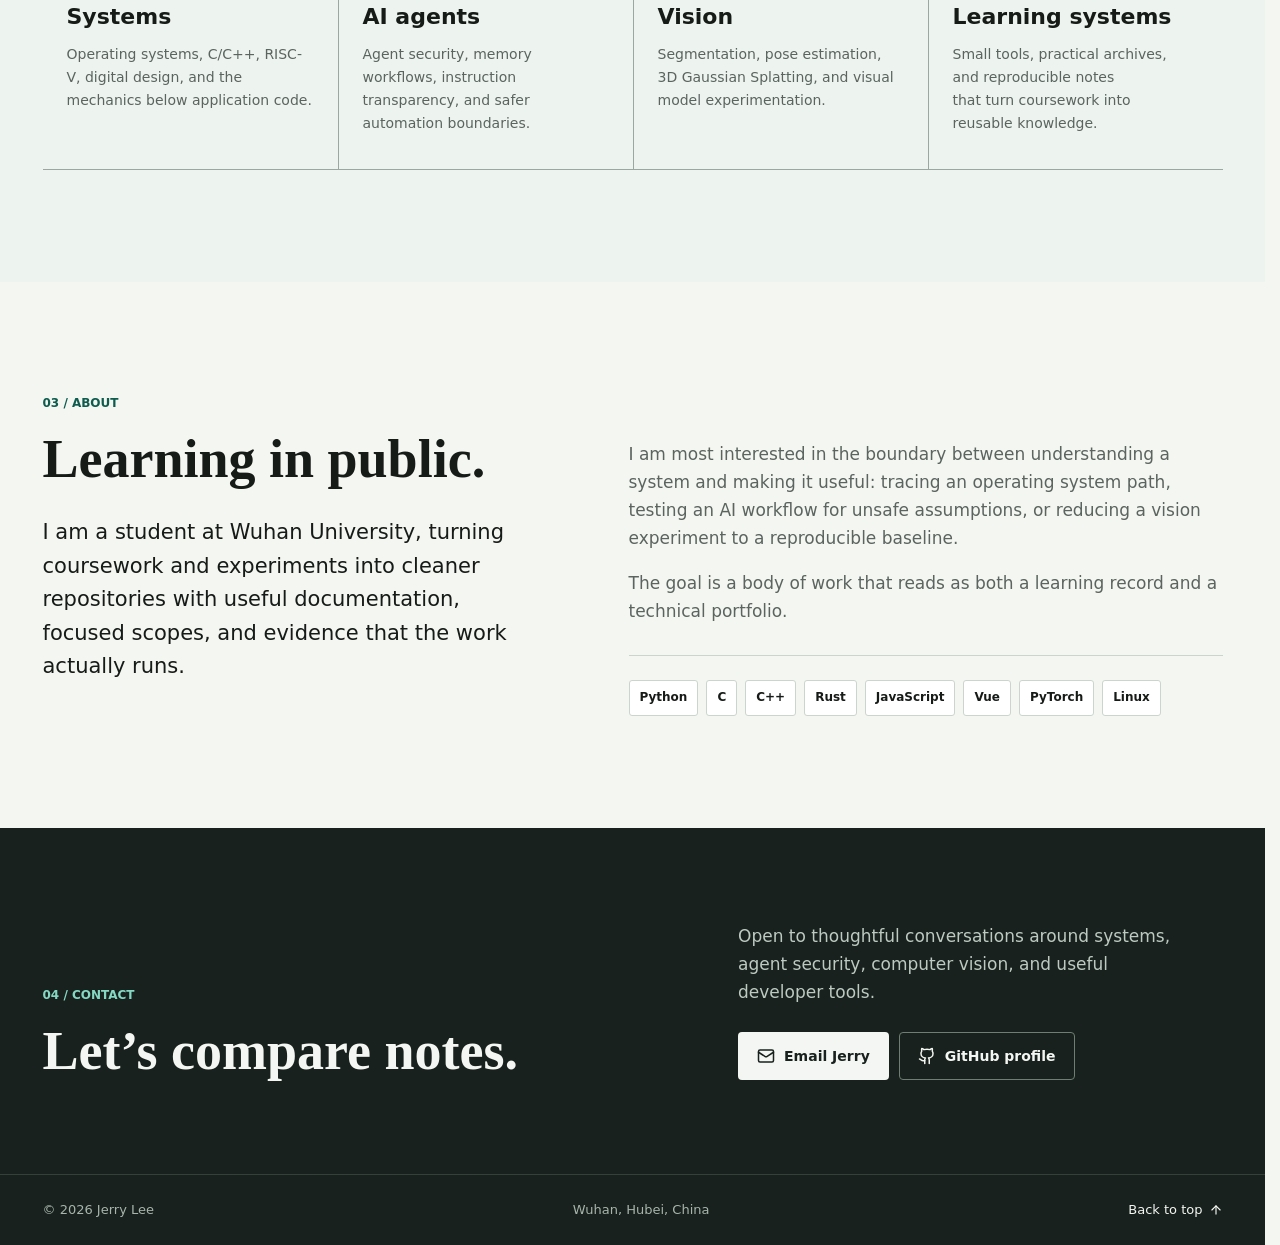
==== commit c5746c82: "Polish responsive interactions and accessibility" ====
--- a/index.html
+++ b/index.html
@@ -71,7 +71,7 @@
       </nav>
 
       <div class="header-actions">
-        <a class="icon-button desktop-only" href="https://github.com/ecoreal" target="_blank" rel="noreferrer" aria-label="Open GitHub profile" data-tooltip="GitHub">
+        <a class="icon-button desktop-only" href="https://github.com/ecoreal" target="_blank" rel="me noreferrer" aria-label="Open GitHub profile" data-tooltip="GitHub">
           <span class="icon icon-github" aria-hidden="true"></span>
         </a>
         <button class="icon-button" type="button" data-theme-toggle aria-label="Switch color theme" aria-pressed="false" data-tooltip="Theme">
@@ -85,12 +85,12 @@
       </div>
     </div>
 
-    <nav class="mobile-nav" data-mobile-nav aria-label="Mobile navigation">
+    <nav class="mobile-nav" data-mobile-nav aria-label="Mobile navigation" aria-hidden="true" inert>
       <a href="#work">Work</a>
       <a href="#focus">Focus</a>
       <a href="#about">About</a>
       <a href="#contact">Contact</a>
-      <a href="https://github.com/ecoreal" target="_blank" rel="noreferrer">GitHub <span class="icon icon-arrow-up-right" aria-hidden="true"></span></a>
+      <a href="https://github.com/ecoreal" target="_blank" rel="me noreferrer">GitHub <span class="icon icon-arrow-up-right" aria-hidden="true"></span></a>
     </nav>
   </header>
 
@@ -105,7 +105,7 @@
           <p class="hero-lede">I build small, dependable tools across systems, AI agents, computer vision, and the web.</p>
           <div class="hero-actions">
             <a class="button button-primary" href="#work">Explore work <span class="icon icon-arrow-up-right" aria-hidden="true"></span></a>
-            <a class="button button-secondary" href="https://github.com/ecoreal" target="_blank" rel="noreferrer"><span class="icon icon-github" aria-hidden="true"></span> GitHub</a>
+            <a class="button button-secondary" href="https://github.com/ecoreal" target="_blank" rel="me noreferrer"><span class="icon icon-github" aria-hidden="true"></span> GitHub</a>
           </div>
         </div>
 
@@ -137,15 +137,15 @@
         </div>
 
         <div class="filter-bar reveal" role="group" aria-label="Filter projects">
-          <button type="button" class="filter-button is-active" data-filter="all" aria-pressed="true">All</button>
-          <button type="button" class="filter-button" data-filter="systems" aria-pressed="false">Systems</button>
-          <button type="button" class="filter-button" data-filter="ai" aria-pressed="false">AI &amp; Security</button>
-          <button type="button" class="filter-button" data-filter="vision" aria-pressed="false">Vision</button>
-          <button type="button" class="filter-button" data-filter="web" aria-pressed="false">Web</button>
+          <button type="button" class="filter-button is-active" data-filter="all" aria-controls="project-grid" aria-pressed="true">All <span class="filter-count" aria-hidden="true">5</span></button>
+          <button type="button" class="filter-button" data-filter="systems" aria-controls="project-grid" aria-pressed="false">Systems <span class="filter-count" aria-hidden="true">2</span></button>
+          <button type="button" class="filter-button" data-filter="ai" aria-controls="project-grid" aria-pressed="false">AI &amp; Security <span class="filter-count" aria-hidden="true">2</span></button>
+          <button type="button" class="filter-button" data-filter="vision" aria-controls="project-grid" aria-pressed="false">Vision <span class="filter-count" aria-hidden="true">2</span></button>
+          <button type="button" class="filter-button" data-filter="web" aria-controls="project-grid" aria-pressed="false">Web <span class="filter-count" aria-hidden="true">2</span></button>
         </div>
         <p class="visually-hidden" data-filter-status aria-live="polite">Showing all projects.</p>
 
-        <div class="project-grid">
+        <div class="project-grid" id="project-grid">
           <article class="project-card project-card-featured reveal" data-category="ai">
             <div class="terminal-preview" aria-label="Agentic Risk Scan command line output">
               <div class="terminal-title"><span>agentic-risk-scan</span><span>scan complete</span></div>
@@ -316,7 +316,7 @@
           <p>Open to thoughtful conversations around systems, agent security, computer vision, and useful developer tools.</p>
           <div class="contact-actions">
             <a class="button button-light" href="mailto:2023302111424@whu.edu.cn"><span class="icon icon-mail" aria-hidden="true"></span> Email Jerry</a>
-            <a class="button button-outline-light" href="https://github.com/ecoreal" target="_blank" rel="noreferrer"><span class="icon icon-github" aria-hidden="true"></span> GitHub profile</a>
+            <a class="button button-outline-light" href="https://github.com/ecoreal" target="_blank" rel="me noreferrer"><span class="icon icon-github" aria-hidden="true"></span> GitHub profile</a>
           </div>
         </div>
       </div>
--- a/style.css
+++ b/style.css
@@ -46,6 +46,7 @@
 
 html {
   scroll-behavior: smooth;
+  scrollbar-gutter: stable;
   scroll-padding-top: calc(var(--header-height) + 20px);
 }
 
@@ -57,10 +58,12 @@
   font-size: 16px;
   line-height: 1.65;
   text-rendering: optimizeLegibility;
+  transition: background-color 160ms ease, color 160ms ease;
 }
 
 body.menu-open {
   overflow: hidden;
+  overscroll-behavior: none;
 }
 
 button,
@@ -93,6 +96,16 @@
 h3 {
   line-height: 1.08;
   letter-spacing: 0;
+  text-wrap: balance;
+}
+
+p {
+  text-wrap: pretty;
+}
+
+::selection {
+  background: var(--mint);
+  color: #101713;
 }
 
 h1,
@@ -243,8 +256,8 @@
 .icon-button {
   position: relative;
   display: inline-grid;
-  width: 42px;
-  height: 42px;
+  width: 44px;
+  height: 44px;
   padding: 0;
   place-items: center;
   border: 1px solid var(--line);
@@ -416,6 +429,18 @@
   transform: translateY(-2px);
 }
 
+.button .icon-arrow-up-right,
+.text-link .icon-arrow-up-right {
+  transition: transform 160ms ease;
+}
+
+.button:hover .icon-arrow-up-right,
+.button:focus-visible .icon-arrow-up-right,
+.text-link:hover .icon-arrow-up-right,
+.text-link:focus-visible .icon-arrow-up-right {
+  transform: translate(2px, -2px);
+}
+
 .button-primary {
   background: var(--ink);
   color: var(--page);
@@ -557,6 +582,19 @@
   color: var(--page);
 }
 
+.filter-count {
+  display: inline-block;
+  min-width: 16px;
+  margin-left: 5px;
+  padding-left: 5px;
+  border-left: 1px solid currentColor;
+  font-family: "SFMono-Regular", Consolas, monospace;
+  font-size: 10px;
+  font-variant-numeric: tabular-nums;
+  opacity: 0.68;
+  text-align: right;
+}
+
 .project-grid {
   display: grid;
   grid-template-columns: repeat(2, minmax(0, 1fr));
@@ -574,7 +612,8 @@
   transition: border-color 180ms ease, box-shadow 180ms ease, transform 180ms ease;
 }
 
-.project-card:hover {
+.project-card:hover,
+.project-card:focus-within {
   border-color: var(--line-strong);
   box-shadow: var(--shadow);
   transform: translateY(-3px);
@@ -606,7 +645,8 @@
   transition: transform 300ms ease;
 }
 
-.project-card:hover .project-media img {
+.project-card:hover .project-media img,
+.project-card:focus-within .project-media img {
   transform: scale(1.025);
 }
 
@@ -1021,13 +1061,14 @@
   }
 
   .mobile-nav {
-    position: fixed;
+    position: absolute;
     z-index: 90;
-    top: var(--header-height);
+    top: 100%;
     right: 0;
-    bottom: 0;
+    bottom: auto;
     left: 0;
     display: flex;
+    height: calc(100svh - var(--header-height));
     flex-direction: column;
     padding: 36px 24px;
     background: var(--page);
@@ -1037,7 +1078,12 @@
     transition: opacity 180ms ease, transform 180ms ease;
   }
 
+  .mobile-nav[aria-hidden="true"] {
+    visibility: hidden;
+  }
+
   .mobile-nav.is-open {
+    visibility: visible;
     opacity: 1;
     pointer-events: auto;
     transform: translateY(0);
@@ -1055,6 +1101,11 @@
     text-decoration: none;
   }
 
+  .mobile-nav a:hover,
+  .mobile-nav a:focus-visible {
+    color: var(--accent-strong);
+  }
+
   .hero {
     height: calc(100svh - 156px);
     min-height: 420px;
@@ -1209,7 +1260,17 @@
 
   .filter-bar {
     display: flex;
-    margin-right: -16px;
+    width: 100%;
+    margin-right: 0;
+  }
+
+  .filter-button {
+    padding-inline: 5px;
+    font-size: 12px;
+  }
+
+  .filter-count {
+    display: none;
   }
 
   .focus-grid {
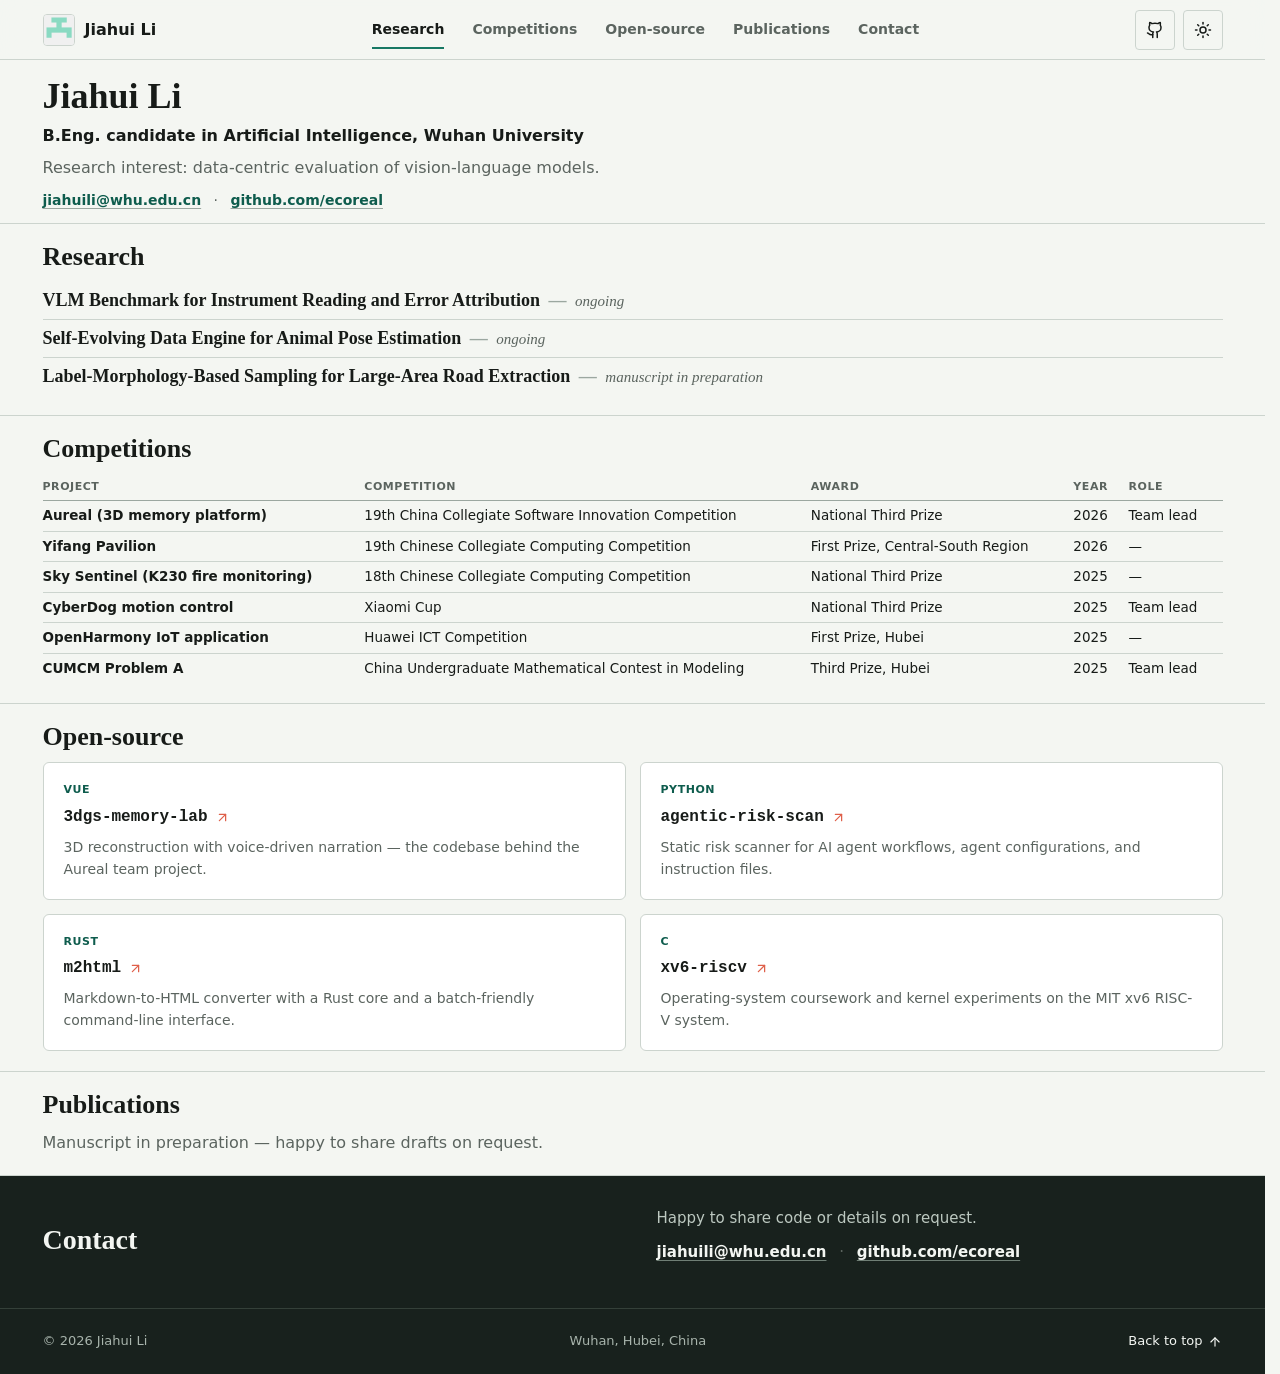
==== commit 732454dd: "Rebuild site as academic homepage for PhD/MSc applications" ====
--- a/index.html
+++ b/index.html
@@ -3,12 +3,12 @@
 <head>
   <meta charset="utf-8">
   <meta name="viewport" content="width=device-width, initial-scale=1">
-  <meta name="description" content="Jerry Lee is a Wuhan University student building dependable tools across systems, AI agents, computer vision, and the web.">
-  <meta name="author" content="Jerry Lee">
+  <meta name="description" content="Jiahui Li is a B.Eng. candidate in Artificial Intelligence at Wuhan University. Research interest: data-centric evaluation of vision-language models.">
+  <meta name="author" content="Jiahui Li">
   <meta name="theme-color" content="#f4f6f2">
   <meta property="og:type" content="website">
-  <meta property="og:title" content="Jerry Lee | Systems, AI & Vision">
-  <meta property="og:description" content="Small, dependable tools across systems, AI agents, computer vision, and the web.">
+  <meta property="og:title" content="Jiahui Li | Artificial Intelligence, Wuhan University">
+  <meta property="og:description" content="Undergraduate research, competitions, and open-source work by Jiahui Li.">
   <meta property="og:url" content="https://ecoreal.github.io/">
   <meta property="og:image" content="https://ecoreal.github.io/assets/profile-mark.png">
   <meta name="twitter:card" content="summary">
@@ -16,7 +16,7 @@
   <link rel="icon" type="image/png" href="assets/profile-mark.png">
   <link rel="manifest" href="site.webmanifest">
   <link rel="stylesheet" href="style.css">
-  <title>Jerry Lee | Systems, AI & Vision</title>
+  <title>Jiahui Li | Artificial Intelligence, Wuhan University</title>
   <script>
     (function () {
       var requested = new URLSearchParams(location.search).get('theme');
@@ -36,11 +36,11 @@
     {
       "@context": "https://schema.org",
       "@type": "Person",
-      "name": "Jerry Lee",
+      "name": "Jiahui Li",
       "alternateName": "ecoreal",
       "url": "https://ecoreal.github.io/",
       "image": "https://ecoreal.github.io/assets/profile-mark.png",
-      "email": "mailto:2023302111424@whu.edu.cn",
+      "email": "mailto:jiahuili@whu.edu.cn",
       "homeLocation": {
         "@type": "Place",
         "name": "Wuhan, Hubei, China"
@@ -58,15 +58,16 @@
 
   <header class="site-header" data-header>
     <div class="container nav-shell">
-      <a class="brand" href="#top" aria-label="Jerry Lee, home">
+      <a class="brand" href="#top" aria-label="Jiahui Li, home">
         <img src="assets/profile-mark.png" width="36" height="36" alt="">
-        <span>Jerry Lee</span>
+        <span>Jiahui Li</span>
       </a>
 
       <nav class="desktop-nav" aria-label="Primary navigation">
-        <a href="#work">Work</a>
-        <a href="#focus">Focus</a>
-        <a href="#about">About</a>
+        <a href="#research">Research</a>
+        <a href="#competitions">Competitions</a>
+        <a href="#open-source">Open-source</a>
+        <a href="#publications">Publications</a>
         <a href="#contact">Contact</a>
       </nav>
 
@@ -86,9 +87,10 @@
     </div>
 
     <nav class="mobile-nav" data-mobile-nav aria-label="Mobile navigation" aria-hidden="true" inert>
-      <a href="#work">Work</a>
-      <a href="#focus">Focus</a>
-      <a href="#about">About</a>
+      <a href="#research">Research</a>
+      <a href="#competitions">Competitions</a>
+      <a href="#open-source">Open-source</a>
+      <a href="#publications">Publications</a>
       <a href="#contact">Contact</a>
       <a href="https://github.com/ecoreal" target="_blank" rel="me noreferrer">GitHub <span class="icon icon-arrow-up-right" aria-hidden="true"></span></a>
     </nav>
@@ -96,228 +98,142 @@
 
   <main id="main">
     <section class="hero" id="top" aria-labelledby="hero-title">
-      <img class="hero-art" src="assets/profile-symbol.png" width="420" height="420" alt="" fetchpriority="high">
-      <div class="hero-wash" aria-hidden="true"></div>
       <div class="container hero-inner">
-        <div class="hero-copy">
-          <p class="eyebrow"><span class="status-mark" aria-hidden="true"></span> Wuhan University · Computer Science</p>
-          <h1 id="hero-title">Jerry Lee</h1>
-          <p class="hero-lede">I build small, dependable tools across systems, AI agents, computer vision, and the web.</p>
-          <div class="hero-actions">
-            <a class="button button-primary" href="#work">Explore work <span class="icon icon-arrow-up-right" aria-hidden="true"></span></a>
-            <a class="button button-secondary" href="https://github.com/ecoreal" target="_blank" rel="me noreferrer"><span class="icon icon-github" aria-hidden="true"></span> GitHub</a>
-          </div>
+        <h1 id="hero-title">Jiahui Li</h1>
+        <p class="hero-role">B.Eng. candidate in Artificial Intelligence, Wuhan University</p>
+        <p class="hero-interest">Research interest: data-centric evaluation of vision-language models.</p>
+        <p class="hero-contact">
+          <a href="mailto:jiahuili@whu.edu.cn">jiahuili@whu.edu.cn</a>
+          <span class="hero-contact-sep" aria-hidden="true">·</span>
+          <a href="https://github.com/ecoreal" target="_blank" rel="me noreferrer">github.com/ecoreal</a>
+        </p>
+      </div>
+    </section>
+
+    <section class="section research-section" id="research" aria-labelledby="research-title">
+      <div class="container">
+        <h2 id="research-title" class="reveal">Research</h2>
+        <ul class="research-list reveal">
+          <li>
+            <h3>VLM Benchmark for Instrument Reading and Error Attribution <span class="status-sep" aria-hidden="true">—</span> <em>ongoing</em></h3>
+          </li>
+          <li>
+            <h3>Self-Evolving Data Engine for Animal Pose Estimation <span class="status-sep" aria-hidden="true">—</span> <em>ongoing</em></h3>
+          </li>
+          <li>
+            <h3>Label-Morphology-Based Sampling for Large-Area Road Extraction <span class="status-sep" aria-hidden="true">—</span> <em>manuscript in preparation</em></h3>
+          </li>
+        </ul>
+      </div>
+    </section>
+
+    <section class="section competitions-section" id="competitions" aria-labelledby="competitions-title">
+      <div class="container">
+        <h2 id="competitions-title" class="reveal">Competitions</h2>
+        <table class="competition-table reveal">
+          <caption class="visually-hidden">Competition awards and team roles</caption>
+          <thead>
+            <tr>
+              <th scope="col">Project</th>
+              <th scope="col">Competition</th>
+              <th scope="col">Award</th>
+              <th scope="col">Year</th>
+              <th scope="col">Role</th>
+            </tr>
+          </thead>
+          <tbody>
+            <tr>
+              <th scope="row" data-label="Project">Aureal (3D memory platform)</th>
+              <td data-label="Competition">19th China Collegiate Software Innovation Competition</td>
+              <td data-label="Award">National Third Prize</td>
+              <td data-label="Year">2026</td>
+              <td data-label="Role">Team lead</td>
+            </tr>
+            <tr>
+              <th scope="row" data-label="Project">Yifang Pavilion</th>
+              <td data-label="Competition">19th Chinese Collegiate Computing Competition</td>
+              <td data-label="Award">First Prize, Central-South Region</td>
+              <td data-label="Year">2026</td>
+              <td data-label="Role">—</td>
+            </tr>
+            <tr>
+              <th scope="row" data-label="Project">Sky Sentinel (K230 fire monitoring)</th>
+              <td data-label="Competition">18th Chinese Collegiate Computing Competition</td>
+              <td data-label="Award">National Third Prize</td>
+              <td data-label="Year">2025</td>
+              <td data-label="Role">—</td>
+            </tr>
+            <tr>
+              <th scope="row" data-label="Project">CyberDog motion control</th>
+              <td data-label="Competition">Xiaomi Cup</td>
+              <td data-label="Award">National Third Prize</td>
+              <td data-label="Year">2025</td>
+              <td data-label="Role">Team lead</td>
+            </tr>
+            <tr>
+              <th scope="row" data-label="Project">OpenHarmony IoT application</th>
+              <td data-label="Competition">Huawei ICT Competition</td>
+              <td data-label="Award">First Prize, Hubei</td>
+              <td data-label="Year">2025</td>
+              <td data-label="Role">—</td>
+            </tr>
+            <tr>
+              <th scope="row" data-label="Project">CUMCM Problem A</th>
+              <td data-label="Competition">China Undergraduate Mathematical Contest in Modeling</td>
+              <td data-label="Award">Third Prize, Hubei</td>
+              <td data-label="Year">2025</td>
+              <td data-label="Role">Team lead</td>
+            </tr>
+          </tbody>
+        </table>
+      </div>
+    </section>
+
+    <section class="section opensource-section" id="open-source" aria-labelledby="opensource-title">
+      <div class="container">
+        <h2 id="opensource-title" class="reveal">Open-source</h2>
+        <div class="repo-grid reveal">
+          <article class="repo-card">
+            <p class="repo-lang">Vue</p>
+            <h3><a href="https://github.com/ecoreal/3dgs-memory-lab" target="_blank" rel="noreferrer">3dgs-memory-lab <span class="icon icon-arrow-up-right" aria-hidden="true"></span></a></h3>
+            <p>3D reconstruction with voice-driven narration — the codebase behind the Aureal team project.</p>
+          </article>
+          <article class="repo-card">
+            <p class="repo-lang">Python</p>
+            <h3><a href="https://github.com/ecoreal/agentic-risk-scan" target="_blank" rel="noreferrer">agentic-risk-scan <span class="icon icon-arrow-up-right" aria-hidden="true"></span></a></h3>
+            <p>Static risk scanner for AI agent workflows, agent configurations, and instruction files.</p>
+          </article>
+          <article class="repo-card">
+            <p class="repo-lang">Rust</p>
+            <h3><a href="https://github.com/ecoreal/m2html" target="_blank" rel="noreferrer">m2html <span class="icon icon-arrow-up-right" aria-hidden="true"></span></a></h3>
+            <p>Markdown-to-HTML converter with a Rust core and a batch-friendly command-line interface.</p>
+          </article>
+          <article class="repo-card">
+            <p class="repo-lang">C</p>
+            <h3><a href="https://github.com/ecoreal/xv6-riscv" target="_blank" rel="noreferrer">xv6-riscv <span class="icon icon-arrow-up-right" aria-hidden="true"></span></a></h3>
+            <p>Operating-system coursework and kernel experiments on the MIT xv6 RISC-V system.</p>
+          </article>
         </div>
-
-        <div class="hero-meta" aria-label="Profile summary">
-          <div>
-            <span class="meta-label">Based in</span>
-            <span class="meta-value"><span class="icon icon-map-pin" aria-hidden="true"></span> Wuhan, China</span>
-          </div>
-          <div>
-            <span class="meta-label">Working across</span>
-            <span class="meta-value">Systems · AI · Vision</span>
-          </div>
-          <div>
-            <span class="meta-label">Current direction</span>
-            <span class="meta-value">Useful tools, clear evidence</span>
-          </div>
-        </div>
-      </div>
-    </section>
-
-    <section class="section work-section" id="work" aria-labelledby="work-title">
-      <div class="container">
-        <div class="section-heading">
-          <div>
-            <p class="section-kicker">01 / Selected work</p>
-            <h2 id="work-title">Built to be inspected.</h2>
-          </div>
-          <p>Projects that favor explicit behavior, reproducible workflows, and code that can be understood without guesswork.</p>
-        </div>
-
-        <div class="filter-bar reveal" role="group" aria-label="Filter projects">
-          <button type="button" class="filter-button is-active" data-filter="all" aria-controls="project-grid" aria-pressed="true">All <span class="filter-count" aria-hidden="true">5</span></button>
-          <button type="button" class="filter-button" data-filter="systems" aria-controls="project-grid" aria-pressed="false">Systems <span class="filter-count" aria-hidden="true">2</span></button>
-          <button type="button" class="filter-button" data-filter="ai" aria-controls="project-grid" aria-pressed="false">AI &amp; Security <span class="filter-count" aria-hidden="true">2</span></button>
-          <button type="button" class="filter-button" data-filter="vision" aria-controls="project-grid" aria-pressed="false">Vision <span class="filter-count" aria-hidden="true">2</span></button>
-          <button type="button" class="filter-button" data-filter="web" aria-controls="project-grid" aria-pressed="false">Web <span class="filter-count" aria-hidden="true">2</span></button>
-        </div>
-        <p class="visually-hidden" data-filter-status aria-live="polite">Showing all projects.</p>
-
-        <div class="project-grid" id="project-grid">
-          <article class="project-card project-card-featured reveal" data-category="ai">
-            <div class="terminal-preview" aria-label="Agentic Risk Scan command line output">
-              <div class="terminal-title"><span>agentic-risk-scan</span><span>scan complete</span></div>
-              <pre><code>$ agentic-risk-scan scan .
-
-risk score     100 / 100
-findings       1 critical · 11 high
-scanned files  4
-
-[CRITICAL] GHA001
-pull_request_target checks out
-untrusted pull request code</code></pre>
-            </div>
-            <div class="project-body">
-              <p class="project-type">AI security · Python</p>
-              <h3><a href="https://github.com/ecoreal/agentic-risk-scan" target="_blank" rel="noreferrer">Agentic Risk Scan <span class="icon icon-arrow-up-right" aria-hidden="true"></span></a></h3>
-              <p>A dependency-free scanner for AI agent workflows, MCP configurations, and instruction-file risks, with SARIF and GitHub-native reporting.</p>
-              <ul class="tag-list" aria-label="Technologies">
-                <li>Static analysis</li>
-                <li>GitHub Actions</li>
-                <li>Supply chain</li>
-              </ul>
-            </div>
-          </article>
-
-          <article class="project-card reveal" data-category="systems">
-            <a class="project-media" href="https://github.com/ecoreal/xv6-riscv" target="_blank" rel="noreferrer" tabindex="-1" aria-hidden="true">
-              <img src="assets/projects/xv6-riscv.webp" width="960" height="960" alt="">
-            </a>
-            <div class="project-body">
-              <p class="project-type">Systems · C · RISC-V</p>
-              <h3><a href="https://github.com/ecoreal/xv6-riscv" target="_blank" rel="noreferrer">xv6-riscv <span class="icon icon-arrow-up-right" aria-hidden="true"></span></a></h3>
-              <p>A lab workspace for operating-system internals, kernel experiments, local user programs, and the MIT xv6 toolchain.</p>
-              <ul class="tag-list" aria-label="Technologies">
-                <li>Operating systems</li>
-                <li>Kernel</li>
-                <li>QEMU</li>
-              </ul>
-            </div>
-          </article>
-
-          <article class="project-card reveal" data-category="systems web">
-            <a class="project-media" href="https://github.com/ecoreal/m2html" target="_blank" rel="noreferrer" tabindex="-1" aria-hidden="true">
-              <img src="assets/projects/m2html.webp" width="960" height="960" alt="">
-            </a>
-            <div class="project-body">
-              <p class="project-type">Developer tool · Rust</p>
-              <h3><a href="https://github.com/ecoreal/m2html" target="_blank" rel="noreferrer">m2html <span class="icon icon-arrow-up-right" aria-hidden="true"></span></a></h3>
-              <p>A fast Markdown-to-HTML renderer with a Rust core, a batch-friendly CLI, Python bindings, and safe defaults.</p>
-              <ul class="tag-list" aria-label="Technologies">
-                <li>Rust</li>
-                <li>PyO3</li>
-                <li>CLI</li>
-              </ul>
-            </div>
-          </article>
-
-          <article class="project-card reveal" data-category="vision ai">
-            <a class="project-media" href="https://github.com/ecoreal/pytorch-portrait-segmentation" target="_blank" rel="noreferrer" tabindex="-1" aria-hidden="true">
-              <img src="assets/projects/pytorch-portrait-segmentation.webp" width="960" height="960" alt="">
-            </a>
-            <div class="project-body">
-              <p class="project-type">Computer vision · PyTorch</p>
-              <h3><a href="https://github.com/ecoreal/pytorch-portrait-segmentation" target="_blank" rel="noreferrer">Portrait Segmentation <span class="icon icon-arrow-up-right" aria-hidden="true"></span></a></h3>
-              <p>A compact U-Net baseline with training and inference pipelines for binary portrait and human segmentation experiments.</p>
-              <ul class="tag-list" aria-label="Technologies">
-                <li>U-Net</li>
-                <li>Segmentation</li>
-                <li>Inference</li>
-              </ul>
-            </div>
-          </article>
-
-          <article class="project-card reveal" data-category="vision web">
-            <a class="project-media" href="https://github.com/ecoreal/3dgs-memory-lab" target="_blank" rel="noreferrer" tabindex="-1" aria-hidden="true">
-              <img src="assets/projects/3dgs-memory-lab.webp" width="960" height="960" alt="">
-            </a>
-            <div class="project-body">
-              <p class="project-type">3D vision · Web</p>
-              <h3><a href="https://github.com/ecoreal/3dgs-memory-lab" target="_blank" rel="noreferrer">3DGS Memory Lab <span class="icon icon-arrow-up-right" aria-hidden="true"></span></a></h3>
-              <p>Experiments around 3D Gaussian Splatting, memory behavior, and browser-facing visualization workflows.</p>
-              <ul class="tag-list" aria-label="Technologies">
-                <li>3DGS</li>
-                <li>Vue</li>
-                <li>Visualization</li>
-              </ul>
-            </div>
-          </article>
-        </div>
-
-        <div class="section-action reveal">
-          <a class="text-link" href="https://github.com/ecoreal?tab=repositories" target="_blank" rel="noreferrer">Browse all public repositories <span class="icon icon-arrow-up-right" aria-hidden="true"></span></a>
-        </div>
-      </div>
-    </section>
-
-    <section class="section focus-section" id="focus" aria-labelledby="focus-title">
-      <div class="container">
-        <div class="section-heading reveal">
-          <div>
-            <p class="section-kicker">02 / Focus</p>
-            <h2 id="focus-title">Four connected tracks.</h2>
-          </div>
-          <p>Learning moves between low-level mechanics and user-facing tools. Each track sharpens a different part of the same engineering practice.</p>
-        </div>
-
-        <div class="focus-grid">
-          <article class="focus-item reveal">
-            <span class="focus-index">01</span>
-            <span class="icon icon-code focus-icon" aria-hidden="true"></span>
-            <h3>Systems</h3>
-            <p>Operating systems, C/C++, RISC-V, digital design, and the mechanics below application code.</p>
-          </article>
-          <article class="focus-item reveal">
-            <span class="focus-index">02</span>
-            <span class="icon icon-github focus-icon" aria-hidden="true"></span>
-            <h3>AI agents</h3>
-            <p>Agent security, memory workflows, instruction transparency, and safer automation boundaries.</p>
-          </article>
-          <article class="focus-item reveal">
-            <span class="focus-index">03</span>
-            <span class="icon icon-external-link focus-icon" aria-hidden="true"></span>
-            <h3>Vision</h3>
-            <p>Segmentation, pose estimation, 3D Gaussian Splatting, and visual model experimentation.</p>
-          </article>
-          <article class="focus-item reveal">
-            <span class="focus-index">04</span>
-            <span class="icon icon-graduation-cap focus-icon" aria-hidden="true"></span>
-            <h3>Learning systems</h3>
-            <p>Small tools, practical archives, and reproducible notes that turn coursework into reusable knowledge.</p>
-          </article>
-        </div>
-      </div>
-    </section>
-
-    <section class="section about-section" id="about" aria-labelledby="about-title">
-      <div class="container about-layout">
-        <div class="about-intro reveal">
-          <p class="section-kicker">03 / About</p>
-          <h2 id="about-title">Learning in public.</h2>
-          <p class="about-lede">I am a student at Wuhan University, turning coursework and experiments into cleaner repositories with useful documentation, focused scopes, and evidence that the work actually runs.</p>
-        </div>
-
-        <div class="about-detail reveal">
-          <p>I am most interested in the boundary between understanding a system and making it useful: tracing an operating system path, testing an AI workflow for unsafe assumptions, or reducing a vision experiment to a reproducible baseline.</p>
-          <p>The goal is a body of work that reads as both a learning record and a technical portfolio.</p>
-          <div class="stack-list" aria-label="Core technologies">
-            <span>Python</span>
-            <span>C</span>
-            <span>C++</span>
-            <span>Rust</span>
-            <span>JavaScript</span>
-            <span>Vue</span>
-            <span>PyTorch</span>
-            <span>Linux</span>
-          </div>
-        </div>
+      </div>
+    </section>
+
+    <section class="section publications-section" id="publications" aria-labelledby="publications-title">
+      <div class="container">
+        <h2 id="publications-title" class="reveal">Publications</h2>
+        <p class="publications-note reveal">Manuscript in preparation — happy to share drafts on request.</p>
       </div>
     </section>
 
     <section class="contact-section" id="contact" aria-labelledby="contact-title">
       <div class="container contact-layout reveal">
-        <div>
-          <p class="section-kicker">04 / Contact</p>
-          <h2 id="contact-title">Let’s compare notes.</h2>
-        </div>
+        <h2 id="contact-title">Contact</h2>
         <div class="contact-copy">
-          <p>Open to thoughtful conversations around systems, agent security, computer vision, and useful developer tools.</p>
-          <div class="contact-actions">
-            <a class="button button-light" href="mailto:2023302111424@whu.edu.cn"><span class="icon icon-mail" aria-hidden="true"></span> Email Jerry</a>
-            <a class="button button-outline-light" href="https://github.com/ecoreal" target="_blank" rel="me noreferrer"><span class="icon icon-github" aria-hidden="true"></span> GitHub profile</a>
-          </div>
+          <p>Happy to share code or details on request.</p>
+          <p class="contact-links">
+            <a href="mailto:jiahuili@whu.edu.cn">jiahuili@whu.edu.cn</a>
+            <span class="hero-contact-sep" aria-hidden="true">·</span>
+            <a href="https://github.com/ecoreal" target="_blank" rel="me noreferrer">github.com/ecoreal</a>
+          </p>
         </div>
       </div>
     </section>
@@ -325,7 +241,7 @@
 
   <footer class="site-footer">
     <div class="container footer-inner">
-      <p>© <span data-year>2026</span> Jerry Lee</p>
+      <p>© <span data-year>2026</span> Jiahui Li</p>
       <p>Wuhan, Hubei, China</p>
       <a href="#top">Back to top <span class="icon icon-arrow-up-right" aria-hidden="true"></span></a>
     </div>
--- a/style.css
+++ b/style.css
@@ -17,7 +17,7 @@
   --header: rgba(244, 246, 242, 0.92);
   --shadow: 0 16px 48px rgba(23, 27, 24, 0.1);
   --container: 1180px;
-  --header-height: 72px;
+  --header-height: 60px;
 }
 
 :root[data-theme="dark"] {
@@ -47,7 +47,7 @@
 html {
   scroll-behavior: smooth;
   scrollbar-gutter: stable;
-  scroll-padding-top: calc(var(--header-height) + 20px);
+  scroll-padding-top: calc(var(--header-height) + 16px);
 }
 
 body {
@@ -56,7 +56,7 @@
   color: var(--ink);
   font-family: Inter, ui-sans-serif, system-ui, -apple-system, BlinkMacSystemFont, "Segoe UI", sans-serif;
   font-size: 16px;
-  line-height: 1.65;
+  line-height: 1.6;
   text-rendering: optimizeLegibility;
   transition: background-color 160ms ease, color 160ms ease;
 }
@@ -94,7 +94,7 @@
 h1,
 h2,
 h3 {
-  line-height: 1.08;
+  line-height: 1.15;
   letter-spacing: 0;
   text-wrap: balance;
 }
@@ -174,15 +174,9 @@
   z-index: 100;
   top: 0;
   height: var(--header-height);
-  border-bottom: 1px solid transparent;
+  border-bottom: 1px solid var(--line);
   background: var(--header);
   backdrop-filter: blur(14px);
-  transition: border-color 180ms ease, box-shadow 180ms ease;
-}
-
-.site-header.is-scrolled {
-  border-color: var(--line);
-  box-shadow: 0 6px 26px rgba(23, 27, 24, 0.06);
 }
 
 .nav-shell {
@@ -202,8 +196,8 @@
 }
 
 .brand img {
-  width: 36px;
-  height: 36px;
+  width: 32px;
+  height: 32px;
   border: 1px solid var(--line);
   border-radius: 4px;
 }
@@ -211,7 +205,7 @@
 .desktop-nav {
   display: flex;
   align-items: center;
-  gap: 34px;
+  gap: 28px;
 }
 
 .desktop-nav a {
@@ -256,8 +250,8 @@
 .icon-button {
   position: relative;
   display: inline-grid;
-  width: 44px;
-  height: 44px;
+  width: 40px;
+  height: 40px;
   padding: 0;
   place-items: center;
   border: 1px solid var(--line);
@@ -313,100 +307,259 @@
   display: none;
 }
 
+/* Hero: compact, typographic, no viewport-height dependency so the first
+   screen always reaches into Research / Competitions / Open-source. */
 .hero {
-  position: relative;
-  height: calc(100svh - 176px);
-  min-height: 520px;
-  max-height: 720px;
-  overflow: hidden;
+  padding: 16px 0 12px;
   border-bottom: 1px solid var(--line);
-  isolation: isolate;
-}
-
-.hero-art {
-  position: absolute;
-  z-index: -3;
-  top: 50%;
-  right: -2%;
-  width: min(64vw, 760px);
-  height: min(64vw, 760px);
-  object-fit: cover;
-  opacity: 0.82;
-  transform: translateY(-50%);
-}
-
-.hero-wash {
-  position: absolute;
-  z-index: -2;
-  inset: 0;
-  background: rgba(244, 246, 242, 0.54);
-}
-
-:root[data-theme="dark"] .hero-wash {
-  background: rgba(17, 21, 18, 0.72);
-}
-
-:root[data-theme="dark"] .hero-art {
-  opacity: 0.28;
-}
-
-.hero-inner {
-  display: flex;
-  flex-direction: column;
-  justify-content: space-between;
-  height: 100%;
-  padding-top: 72px;
-  padding-bottom: 34px;
-}
-
-.hero-copy {
-  max-width: 760px;
-}
-
-.eyebrow,
-.section-kicker,
-.project-type,
-.meta-label {
-  letter-spacing: 0;
+}
+
+.hero h1 {
+  margin-bottom: 6px;
+  font-size: 36px;
+}
+
+.hero-role {
+  margin-bottom: 6px;
+  color: var(--ink);
+  font-size: 16px;
+  font-weight: 600;
+}
+
+.hero-interest {
+  margin-bottom: 8px;
+  color: var(--muted);
+  font-size: 16px;
+}
+
+.hero-contact {
+  margin-bottom: 0;
+  font-size: 14px;
+}
+
+.hero-contact a {
+  color: var(--accent-strong);
+  font-weight: 650;
+  text-decoration: underline;
+  text-decoration-color: var(--line-strong);
+  text-underline-offset: 3px;
+}
+
+.hero-contact a:hover,
+.hero-contact a:focus-visible {
+  text-decoration-color: var(--accent-strong);
+}
+
+.hero-contact-sep {
+  margin: 0 8px;
+  color: var(--muted);
+}
+
+.section {
+  padding: 18px 0 20px;
+  border-bottom: 1px solid var(--line);
+}
+
+.section h2 {
+  margin-bottom: 10px;
+  font-size: 26px;
+}
+
+.section-kicker {
+  margin-bottom: 10px;
+  color: var(--accent-strong);
+  font-size: 12px;
+  font-weight: 780;
   text-transform: uppercase;
 }
 
-.eyebrow {
-  display: flex;
+/* Research: titles and status only. */
+.research-list {
+  margin: 0;
+  padding: 0;
+  list-style: none;
+}
+
+.research-list li {
+  border-bottom: 1px solid var(--line);
+}
+
+.research-list li:last-child {
+  border-bottom: 0;
+}
+
+.research-list h3 {
+  margin: 0;
+  padding: 6px 0;
+  font-family: "Iowan Old Style", "Palatino Linotype", Georgia, serif;
+  font-size: 18px;
+  font-weight: 600;
+  line-height: 1.4;
+}
+
+.status-sep {
+  margin: 0 4px;
+  color: var(--line-strong);
+}
+
+.research-list em {
+  color: var(--muted);
+  font-size: 15px;
+  font-weight: 500;
+}
+
+/* Competitions: semantic table on desktop, stacked cards on small screens. */
+.competition-table {
+  width: 100%;
+  border-collapse: collapse;
+  font-size: 13.5px;
+}
+
+.competition-table th,
+.competition-table td {
+  padding: 4px 14px 4px 0;
+  border-bottom: 1px solid var(--line);
+  text-align: left;
+  vertical-align: top;
+}
+
+.competition-table thead th {
+  border-bottom: 1px solid var(--line-strong);
+  color: var(--muted);
+  font-size: 11px;
+  font-weight: 750;
+  text-transform: uppercase;
+  letter-spacing: 0.05em;
+}
+
+.competition-table tbody th {
+  font-weight: 650;
+}
+
+.competition-table tbody tr:last-child th,
+.competition-table tbody tr:last-child td {
+  border-bottom: 0;
+}
+
+/* Open-source: plain engineering cards. */
+.repo-grid {
+  display: grid;
+  grid-template-columns: repeat(2, minmax(0, 1fr));
+  gap: 14px;
+}
+
+.repo-card {
+  min-width: 0;
+  padding: 18px 20px;
+  border: 1px solid var(--line);
+  border-radius: 6px;
+  background: var(--surface);
+  overflow-wrap: break-word;
+}
+
+.repo-card:hover,
+.repo-card:focus-within {
+  border-color: var(--line-strong);
+  box-shadow: var(--shadow);
+}
+
+.repo-lang {
+  margin-bottom: 8px;
+  color: var(--accent-strong);
+  font-size: 11px;
+  font-weight: 780;
+  text-transform: uppercase;
+  letter-spacing: 0.05em;
+}
+
+.repo-card h3 {
+  margin-bottom: 8px;
+  font-family: "SFMono-Regular", Consolas, "Liberation Mono", monospace;
+  font-size: 16px;
+  font-weight: 650;
+  line-height: 1.3;
+}
+
+.repo-card h3 a {
+  display: inline-flex;
+  align-items: baseline;
+  gap: 7px;
+  text-decoration: none;
+}
+
+.repo-card h3 .icon {
+  width: 15px;
+  height: 15px;
+  align-self: center;
+  color: var(--coral);
+  transition: transform 160ms ease;
+}
+
+.repo-card h3 a:hover .icon,
+.repo-card h3 a:focus-visible .icon {
+  transform: translate(2px, -2px);
+}
+
+.repo-card h3 a:hover,
+.repo-card h3 a:focus-visible {
+  color: var(--accent-strong);
+}
+
+.repo-card > p:not(.repo-lang) {
+  margin-bottom: 0;
+  color: var(--muted);
+  font-size: 14px;
+}
+
+/* Publications: one honest line. */
+.publications-note {
+  margin-bottom: 0;
+  color: var(--muted);
+  font-size: 16px;
+}
+
+/* Contact */
+.contact-section {
+  padding: 30px 0 34px;
+  border-bottom: 0;
+  background: var(--contact);
+  color: var(--contact-ink);
+}
+
+.contact-layout {
+  display: grid;
+  grid-template-columns: minmax(0, 1fr) minmax(320px, 1fr);
+  gap: 48px;
   align-items: center;
-  gap: 10px;
-  margin-bottom: 22px;
-  color: var(--accent-strong);
-  font-size: 13px;
-  font-weight: 750;
-}
-
-.status-mark {
-  width: 8px;
-  height: 8px;
-  background: var(--coral);
-  box-shadow: 0 0 0 4px rgba(223, 96, 74, 0.14);
-}
-
-.hero h1 {
-  max-width: 760px;
-  margin-bottom: 20px;
-  font-size: 84px;
-}
-
-.hero-lede {
-  max-width: 700px;
-  margin-bottom: 30px;
-  color: var(--ink);
-  font-size: 24px;
-  line-height: 1.45;
-}
-
-.hero-actions,
-.contact-actions {
-  display: flex;
-  flex-wrap: wrap;
-  gap: 10px;
+}
+
+.contact-section h2 {
+  margin-bottom: 0;
+  font-size: 28px;
+}
+
+.contact-copy > p {
+  margin-bottom: 10px;
+  color: #bdc9c1;
+  font-size: 15px;
+}
+
+.contact-links {
+  font-size: 15px;
+}
+
+.contact-links a {
+  color: var(--contact-ink);
+  font-weight: 650;
+  text-decoration: underline;
+  text-decoration-color: #6f7e75;
+  text-underline-offset: 3px;
+}
+
+.contact-links a:hover,
+.contact-links a:focus-visible {
+  color: var(--mint);
+  text-decoration-color: var(--mint);
 }
 
 .button {
@@ -429,18 +582,6 @@
   transform: translateY(-2px);
 }
 
-.button .icon-arrow-up-right,
-.text-link .icon-arrow-up-right {
-  transition: transform 160ms ease;
-}
-
-.button:hover .icon-arrow-up-right,
-.button:focus-visible .icon-arrow-up-right,
-.text-link:hover .icon-arrow-up-right,
-.text-link:focus-visible .icon-arrow-up-right {
-  transform: translate(2px, -2px);
-}
-
 .button-primary {
   background: var(--ink);
   color: var(--page);
@@ -452,510 +593,11 @@
   color: var(--surface);
 }
 
-.button-secondary {
-  border-color: var(--line-strong);
-  background: var(--surface);
-  color: var(--ink);
-}
-
-.button-secondary:hover,
-.button-secondary:focus-visible {
-  border-color: var(--accent);
-  color: var(--accent-strong);
-}
-
-.hero-meta {
-  display: grid;
-  grid-template-columns: repeat(3, 1fr);
-  border-top: 1px solid var(--line-strong);
-}
-
-.hero-meta > div {
-  min-width: 0;
-  padding: 18px 24px 0 0;
-}
-
-.hero-meta > div + div {
-  padding-left: 24px;
-  border-left: 1px solid var(--line);
-}
-
-.meta-label,
-.meta-value {
-  display: block;
-}
-
-.meta-label {
-  margin-bottom: 4px;
-  color: var(--muted);
-  font-size: 11px;
-  font-weight: 750;
-}
-
-.meta-value {
-  display: flex;
-  align-items: center;
-  gap: 7px;
-  font-size: 14px;
-  font-weight: 650;
-}
-
-.meta-value .icon {
-  width: 15px;
-  height: 15px;
-  color: var(--coral);
-}
-
-.section {
-  padding: 112px 0;
-}
-
-.work-section {
-  padding-top: 88px;
-  background: var(--surface);
-}
-
-.section-heading {
-  display: grid;
-  grid-template-columns: minmax(0, 1.3fr) minmax(280px, 0.7fr);
-  gap: 72px;
-  align-items: end;
-  margin-bottom: 48px;
-}
-
-.section-kicker {
-  margin-bottom: 16px;
-  color: var(--accent-strong);
-  font-size: 12px;
-  font-weight: 780;
-}
-
-.section-heading h2,
-.about-intro h2,
-.contact-section h2 {
-  margin-bottom: 0;
-  font-size: 54px;
-}
-
-.section-heading > p {
-  margin-bottom: 4px;
-  color: var(--muted);
-  font-size: 17px;
-}
-
-.filter-bar {
-  display: inline-flex;
-  max-width: 100%;
-  margin-bottom: 28px;
-  padding: 4px;
-  overflow-x: auto;
-  border: 1px solid var(--line);
-  border-radius: 6px;
-  background: var(--page);
-  scrollbar-width: none;
-}
-
-.filter-bar::-webkit-scrollbar {
-  display: none;
-}
-
-.filter-button {
-  min-height: 38px;
-  padding: 7px 14px;
-  border: 0;
-  border-radius: 4px;
-  background: transparent;
-  color: var(--muted);
-  cursor: pointer;
-  font-size: 13px;
-  font-weight: 700;
-  white-space: nowrap;
-}
-
-.filter-button:hover,
-.filter-button:focus-visible {
-  color: var(--ink);
-}
-
-.filter-button.is-active {
-  background: var(--ink);
-  color: var(--page);
-}
-
-.filter-count {
-  display: inline-block;
-  min-width: 16px;
-  margin-left: 5px;
-  padding-left: 5px;
-  border-left: 1px solid currentColor;
-  font-family: "SFMono-Regular", Consolas, monospace;
-  font-size: 10px;
-  font-variant-numeric: tabular-nums;
-  opacity: 0.68;
-  text-align: right;
-}
-
-.project-grid {
-  display: grid;
-  grid-template-columns: repeat(2, minmax(0, 1fr));
-  gap: 20px;
-}
-
-.project-card {
-  display: flex;
-  min-width: 0;
-  flex-direction: column;
-  overflow: hidden;
-  border: 1px solid var(--line);
-  border-radius: 6px;
-  background: var(--surface);
-  transition: border-color 180ms ease, box-shadow 180ms ease, transform 180ms ease;
-}
-
-.project-card:hover,
-.project-card:focus-within {
-  border-color: var(--line-strong);
-  box-shadow: var(--shadow);
-  transform: translateY(-3px);
-}
-
-.project-card[hidden] {
-  display: none;
-}
-
-.project-card-featured {
-  display: grid;
-  grid-column: 1 / -1;
-  grid-template-columns: minmax(0, 1.08fr) minmax(340px, 0.92fr);
-}
-
-.project-media {
-  position: relative;
-  display: block;
-  aspect-ratio: 16 / 9;
-  overflow: hidden;
-  border-bottom: 1px solid var(--line);
-  background: #101a2c;
-}
-
-.project-media img {
-  width: 100%;
-  height: 100%;
-  object-fit: cover;
-  transition: transform 300ms ease;
-}
-
-.project-card:hover .project-media img,
-.project-card:focus-within .project-media img {
-  transform: scale(1.025);
-}
-
-.terminal-preview {
-  min-height: 340px;
-  padding: 24px 26px;
-  background: #151b18;
-  color: #d9f5e9;
-}
-
-.terminal-title {
-  display: flex;
-  align-items: center;
-  justify-content: space-between;
-  padding-bottom: 14px;
-  border-bottom: 1px solid #34443c;
-  color: #8adbc3;
-  font-family: "SFMono-Regular", Consolas, "Liberation Mono", monospace;
-  font-size: 12px;
-}
-
-.terminal-title span:last-child {
-  color: #f0b75c;
-}
-
-.terminal-preview pre {
-  margin: 22px 0 0;
-  overflow: hidden;
-  color: #d9e4dd;
-  font-family: "SFMono-Regular", Consolas, "Liberation Mono", monospace;
-  font-size: 14px;
-  line-height: 1.65;
-  white-space: pre-wrap;
-}
-
-.project-body {
-  display: flex;
-  flex: 1;
-  flex-direction: column;
-  padding: 28px;
-}
-
-.project-card-featured .project-body {
-  justify-content: center;
-  padding: 38px;
-}
-
-.project-type {
-  margin-bottom: 12px;
-  color: var(--accent-strong);
-  font-size: 11px;
-  font-weight: 780;
-}
-
-.project-body h3 {
-  margin-bottom: 14px;
-  font-size: 27px;
-}
-
-.project-body h3 a {
-  display: inline-flex;
-  align-items: center;
-  gap: 8px;
-  text-decoration: none;
-}
-
-.project-body h3 .icon {
-  width: 19px;
-  height: 19px;
-  color: var(--coral);
-  transition: transform 160ms ease;
-}
-
-.project-body h3 a:hover .icon,
-.project-body h3 a:focus-visible .icon {
-  transform: translate(2px, -2px);
-}
-
-.project-body > p:not(.project-type) {
-  margin-bottom: 24px;
-  color: var(--muted);
-}
-
-.tag-list {
-  display: flex;
-  flex-wrap: wrap;
-  gap: 7px;
-  margin: auto 0 0;
-  padding: 0;
-  list-style: none;
-}
-
-.tag-list li,
-.stack-list span {
-  border: 1px solid var(--line);
-  border-radius: 3px;
-  color: var(--muted);
-  font-size: 12px;
-  font-weight: 650;
-}
-
-.tag-list li {
-  padding: 5px 8px;
-}
-
-.section-action {
-  display: flex;
-  justify-content: flex-end;
-  margin-top: 34px;
-}
-
-.text-link {
-  display: inline-flex;
-  align-items: center;
-  gap: 8px;
-  border-bottom: 1px solid var(--line-strong);
-  font-weight: 720;
-  text-decoration: none;
-}
-
-.text-link:hover,
-.text-link:focus-visible {
-  border-color: var(--accent);
-  color: var(--accent-strong);
-}
-
-.focus-section {
-  background: var(--surface-soft);
-}
-
-.focus-grid {
-  display: grid;
-  grid-template-columns: repeat(4, minmax(0, 1fr));
-  border-top: 1px solid var(--line-strong);
-  border-bottom: 1px solid var(--line-strong);
-}
-
-.focus-item {
-  position: relative;
-  min-width: 0;
-  padding: 30px 24px 34px;
-}
-
-.focus-item + .focus-item {
-  border-left: 1px solid var(--line-strong);
-}
-
-.focus-index {
-  display: block;
-  margin-bottom: 38px;
-  color: var(--muted);
-  font-family: "SFMono-Regular", Consolas, monospace;
-  font-size: 12px;
-}
-
-.focus-icon {
-  width: 28px;
-  height: 28px;
-  margin-bottom: 20px;
-  color: var(--coral);
-}
-
-.focus-item:nth-child(2) .focus-icon {
-  color: var(--accent);
-}
-
-.focus-item:nth-child(3) .focus-icon {
-  color: var(--gold);
-}
-
-.focus-item h3 {
-  margin-bottom: 14px;
-  font-size: 22px;
-}
-
-.focus-item p {
-  margin-bottom: 0;
-  color: var(--muted);
-  font-size: 14px;
-}
-
-.about-section {
-  background: var(--page);
-}
-
-.about-layout {
-  display: grid;
-  grid-template-columns: minmax(0, 0.9fr) minmax(360px, 1.1fr);
-  gap: 100px;
-  align-items: start;
-}
-
-.about-intro h2 {
-  margin-bottom: 28px;
-}
-
-.about-lede {
-  margin-bottom: 0;
-  color: var(--ink);
-  font-size: 21px;
-  line-height: 1.6;
-}
-
-.about-detail {
-  padding-top: 46px;
-}
-
-.about-detail > p {
-  color: var(--muted);
-  font-size: 17px;
-}
-
-.stack-list {
-  display: flex;
-  flex-wrap: wrap;
-  gap: 8px;
-  margin-top: 30px;
-  padding-top: 24px;
-  border-top: 1px solid var(--line);
-}
-
-.stack-list span {
-  padding: 7px 10px;
-  background: var(--surface);
-  color: var(--ink);
-}
-
-.contact-section {
-  padding: 94px 0;
-  background: var(--contact);
-  color: var(--contact-ink);
-}
-
-.contact-section .section-kicker {
-  color: var(--mint);
-}
-
-.contact-layout {
-  display: grid;
-  grid-template-columns: minmax(0, 1fr) minmax(380px, 0.8fr);
-  gap: 90px;
-  align-items: end;
-}
-
-.contact-copy > p {
-  margin-bottom: 26px;
-  color: #bdc9c1;
-  font-size: 17px;
-}
-
-.button-light {
-  background: var(--contact-ink);
-  color: var(--contact);
-}
-
-.button-light:hover,
-.button-light:focus-visible {
-  background: var(--mint);
-}
-
-.button-outline-light {
-  border-color: #6f7e75;
-  color: var(--contact-ink);
-}
-
-.button-outline-light:hover,
-.button-outline-light:focus-visible {
-  border-color: var(--mint);
-  color: var(--mint);
-}
-
 .site-footer {
-  padding: 24px 0;
-  border-top: 1px solid #344039;
+  padding: 22px 0;
   background: var(--contact);
   color: #a8b4ac;
-}
-
-.not-found-page {
-  display: grid;
-  min-height: 100svh;
-  place-items: center;
-  padding: 24px;
-}
-
-.not-found {
-  width: min(100%, 680px);
-  text-align: center;
-}
-
-.not-found > img {
-  width: 96px;
-  height: 96px;
-  margin: 0 auto 30px;
-  border: 1px solid var(--line);
-  border-radius: 6px;
-}
-
-.not-found h1 {
-  margin-bottom: 20px;
-  font-family: "Iowan Old Style", "Palatino Linotype", Georgia, serif;
-  font-size: 54px;
-  font-weight: 600;
-}
-
-.not-found > p:not(.section-kicker) {
-  margin-bottom: 30px;
-  color: var(--muted);
-  font-size: 18px;
+  border-top: 1px solid #344039;
 }
 
 .footer-inner {
@@ -1001,41 +643,18 @@
 }
 
 @media (max-width: 980px) {
-  .hero h1 {
-    font-size: 70px;
-  }
-
-  .hero-lede {
-    max-width: 620px;
-    font-size: 21px;
-  }
-
-  .section-heading {
-    gap: 40px;
-  }
-
-  .focus-grid {
-    grid-template-columns: repeat(2, minmax(0, 1fr));
-  }
-
-  .focus-item:nth-child(3) {
-    border-left: 0;
-    border-top: 1px solid var(--line-strong);
-  }
-
-  .focus-item:nth-child(4) {
-    border-top: 1px solid var(--line-strong);
-  }
-
-  .about-layout,
-  .contact-layout {
-    gap: 56px;
+  .desktop-nav {
+    gap: 20px;
+  }
+
+  .desktop-nav a {
+    font-size: 13px;
   }
 }
 
 @media (max-width: 760px) {
   :root {
-    --header-height: 64px;
+    --header-height: 60px;
   }
 
   .container {
@@ -1070,7 +689,7 @@
     display: flex;
     height: calc(100svh - var(--header-height));
     flex-direction: column;
-    padding: 36px 24px;
+    padding: 28px 24px;
     background: var(--page);
     opacity: 0;
     pointer-events: none;
@@ -1093,10 +712,10 @@
     display: flex;
     align-items: center;
     justify-content: space-between;
-    padding: 18px 0;
+    padding: 16px 0;
     border-bottom: 1px solid var(--line);
     font-family: "Iowan Old Style", "Palatino Linotype", Georgia, serif;
-    font-size: 30px;
+    font-size: 26px;
     font-weight: 600;
     text-decoration: none;
   }
@@ -1107,123 +726,101 @@
   }
 
   .hero {
-    height: calc(100svh - 156px);
-    min-height: 420px;
-    max-height: 620px;
-  }
-
-  .hero-art {
-    right: -22%;
-    width: 580px;
-    height: 580px;
-    opacity: 0.5;
-  }
-
-  .hero-wash {
-    background: rgba(244, 246, 242, 0.68);
-  }
-
-  .hero-inner {
-    padding-top: 48px;
-    padding-bottom: 20px;
-  }
-
-  .eyebrow {
-    margin-bottom: 16px;
+    padding: 28px 0 22px;
+  }
+
+  .hero h1 {
+    margin-bottom: 6px;
+    font-size: 34px;
+  }
+
+  .hero-role {
+    font-size: 15px;
+  }
+
+  .hero-interest {
+    font-size: 15px;
+  }
+
+  .hero-contact {
+    font-size: 14px;
+    overflow-wrap: break-word;
+  }
+
+  .section {
+    padding: 22px 0 26px;
+  }
+
+  .section h2 {
+    font-size: 24px;
+  }
+
+  .research-list h3 {
+    font-size: 17px;
+  }
+
+  .research-list em,
+  .publications-note em {
+    font-size: 14px;
+  }
+
+  /* Stack the competition table into labelled cards. */
+  .competition-table,
+  .competition-table tbody,
+  .competition-table tr,
+  .competition-table th,
+  .competition-table td {
+    display: block;
+    width: 100%;
+  }
+
+  .competition-table thead {
+    display: none;
+  }
+
+  .competition-table tbody tr {
+    margin-bottom: 12px;
+    padding: 12px 14px;
+    border: 1px solid var(--line);
+    border-radius: 6px;
+    background: var(--surface);
+  }
+
+  .competition-table tbody tr:last-child {
+    margin-bottom: 0;
+  }
+
+  .competition-table th,
+  .competition-table td {
+    padding: 3px 0;
+    border-bottom: 0;
+  }
+
+  .competition-table tbody th {
+    margin-bottom: 6px;
+    font-size: 15px;
+  }
+
+  .competition-table td::before {
+    display: inline-block;
+    min-width: 92px;
+    margin-right: 8px;
+    color: var(--muted);
+    content: attr(data-label) ":";
     font-size: 11px;
-  }
-
-  .hero h1 {
-    margin-bottom: 14px;
-    font-size: 54px;
-  }
-
-  .hero-lede {
-    max-width: 520px;
-    margin-bottom: 22px;
-    font-size: 18px;
-  }
-
-  .hero-meta {
-    grid-template-columns: 1fr 1fr;
-  }
-
-  .hero-meta > div {
-    padding-top: 12px;
-  }
-
-  .hero-meta > div:nth-child(3) {
-    display: none;
-  }
-
-  .meta-value {
-    font-size: 12px;
-  }
-
-  .section {
-    padding: 78px 0;
-  }
-
-  .work-section {
-    padding-top: 58px;
-  }
-
-  .section-heading,
-  .about-layout,
+    font-weight: 750;
+    text-transform: uppercase;
+    letter-spacing: 0.05em;
+  }
+
+  .repo-grid {
+    grid-template-columns: 1fr;
+  }
+
   .contact-layout {
     grid-template-columns: 1fr;
-  }
-
-  .section-heading {
-    gap: 22px;
-    margin-bottom: 34px;
-  }
-
-  .section-heading h2,
-  .about-intro h2,
-  .contact-section h2 {
-    font-size: 42px;
-  }
-
-  .section-heading > p {
-    font-size: 15px;
-  }
-
-  .project-grid {
-    grid-template-columns: 1fr;
-  }
-
-  .project-card-featured {
-    display: flex;
-    grid-column: auto;
-  }
-
-  .terminal-preview {
-    min-height: 300px;
-  }
-
-  .project-card-featured .project-body {
-    padding: 28px;
-  }
-
-  .about-layout {
-    gap: 24px;
-  }
-
-  .about-detail {
-    padding-top: 0;
-  }
-
-  .about-lede {
-    font-size: 18px;
-  }
-
-  .contact-section {
-    padding: 74px 0;
-  }
-
-  .contact-layout {
-    gap: 30px;
+    gap: 18px;
+    align-items: start;
   }
 
   .footer-inner {
@@ -1238,61 +835,30 @@
     font-size: 14px;
   }
 
-  .hero-actions .button {
-    flex: 1 1 0;
+  .hero h1 {
+    font-size: 30px;
+  }
+
+  .section h2 {
+    font-size: 22px;
+  }
+
+  .competition-table tbody tr {
+    padding: 12px;
+  }
+
+  .competition-table td::before {
+    display: block;
     min-width: 0;
-    padding-inline: 12px;
-  }
-
-  .hero-meta > div {
-    padding-right: 12px;
-  }
-
-  .hero-meta > div + div {
-    padding-left: 12px;
-  }
-
-  .section-heading h2,
-  .about-intro h2,
-  .contact-section h2 {
-    font-size: 38px;
-  }
-
-  .filter-bar {
-    display: flex;
-    width: 100%;
-    margin-right: 0;
-  }
-
-  .filter-button {
-    padding-inline: 5px;
-    font-size: 12px;
-  }
-
-  .filter-count {
-    display: none;
-  }
-
-  .focus-grid {
-    grid-template-columns: 1fr;
-  }
-
-  .focus-item + .focus-item {
-    border-top: 1px solid var(--line-strong);
-    border-left: 0;
-  }
-
-  .focus-index {
-    margin-bottom: 22px;
-  }
-
-  .contact-actions {
-    align-items: stretch;
-    flex-direction: column;
-  }
-
-  .contact-actions .button {
-    width: 100%;
+    margin: 0 0 1px;
+  }
+
+  .competition-table td {
+    margin-bottom: 8px;
+  }
+
+  .competition-table td:last-child {
+    margin-bottom: 0;
   }
 }
 
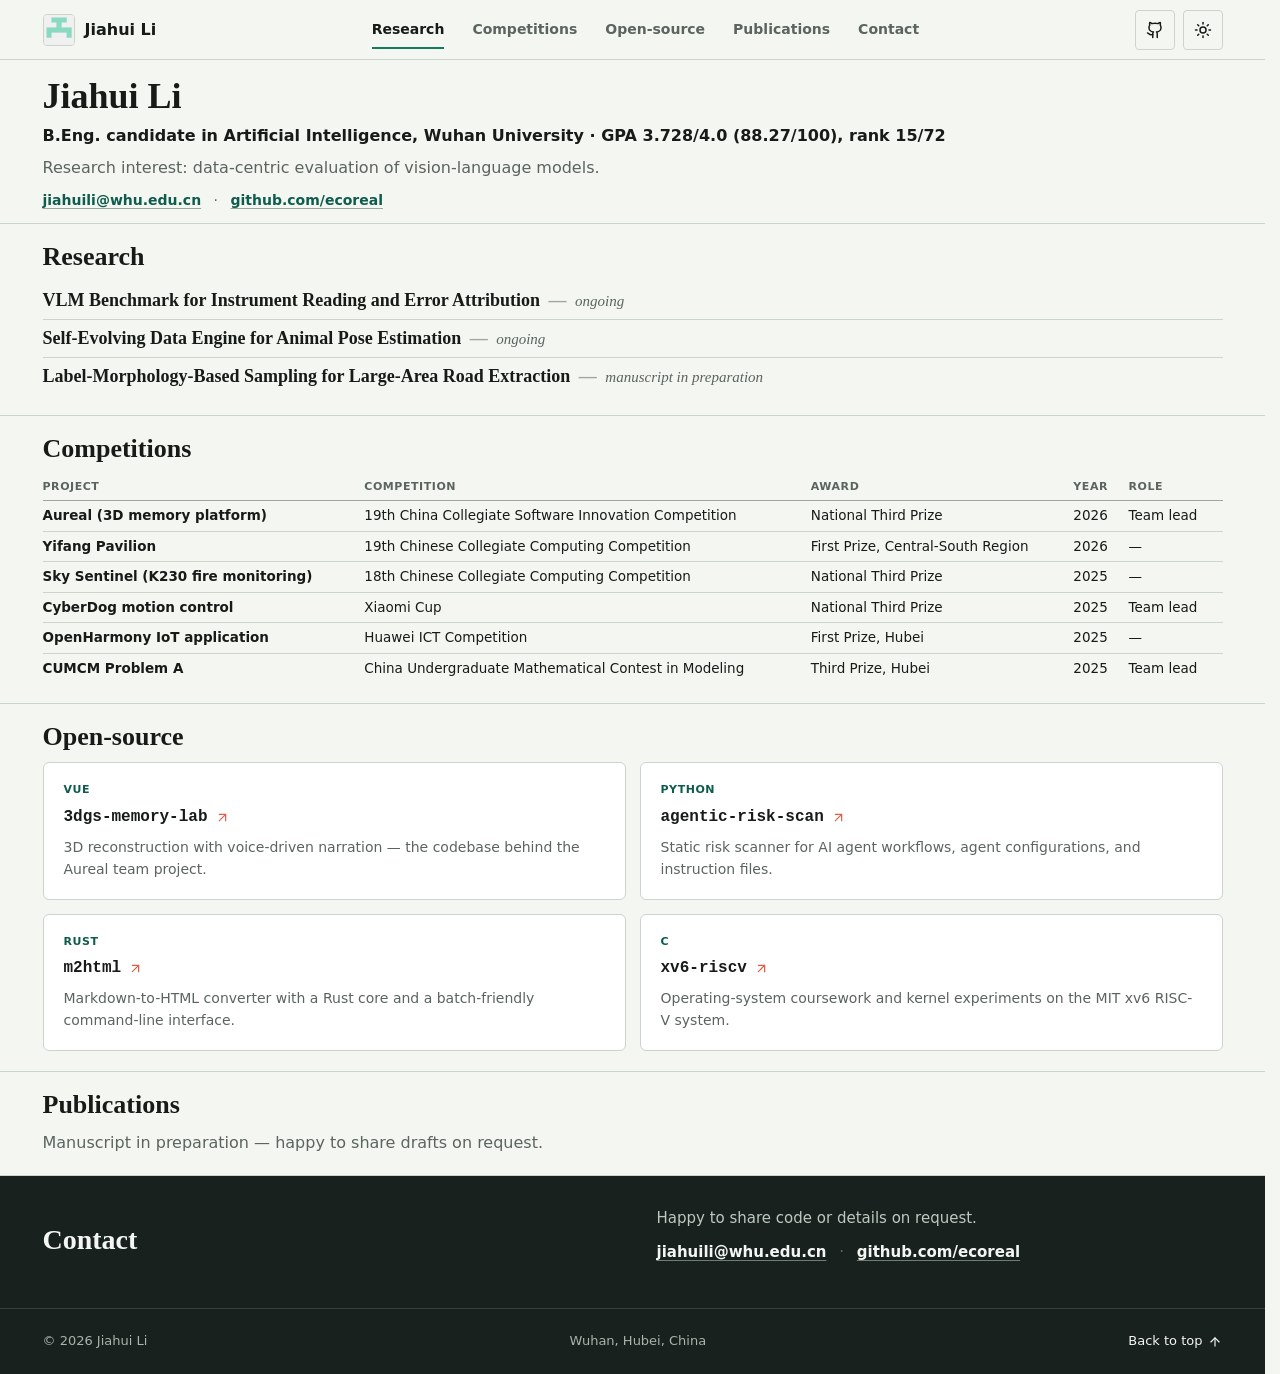
==== commit 8821cba4: "Show GPA in hero; drop unused project card images" ====
--- a/index.html
+++ b/index.html
@@ -100,7 +100,7 @@
     <section class="hero" id="top" aria-labelledby="hero-title">
       <div class="container hero-inner">
         <h1 id="hero-title">Jiahui Li</h1>
-        <p class="hero-role">B.Eng. candidate in Artificial Intelligence, Wuhan University</p>
+        <p class="hero-role">B.Eng. candidate in Artificial Intelligence, Wuhan University · GPA 3.728/4.0 (88.27/100), rank 15/72</p>
         <p class="hero-interest">Research interest: data-centric evaluation of vision-language models.</p>
         <p class="hero-contact">
           <a href="mailto:jiahuili@whu.edu.cn">jiahuili@whu.edu.cn</a>
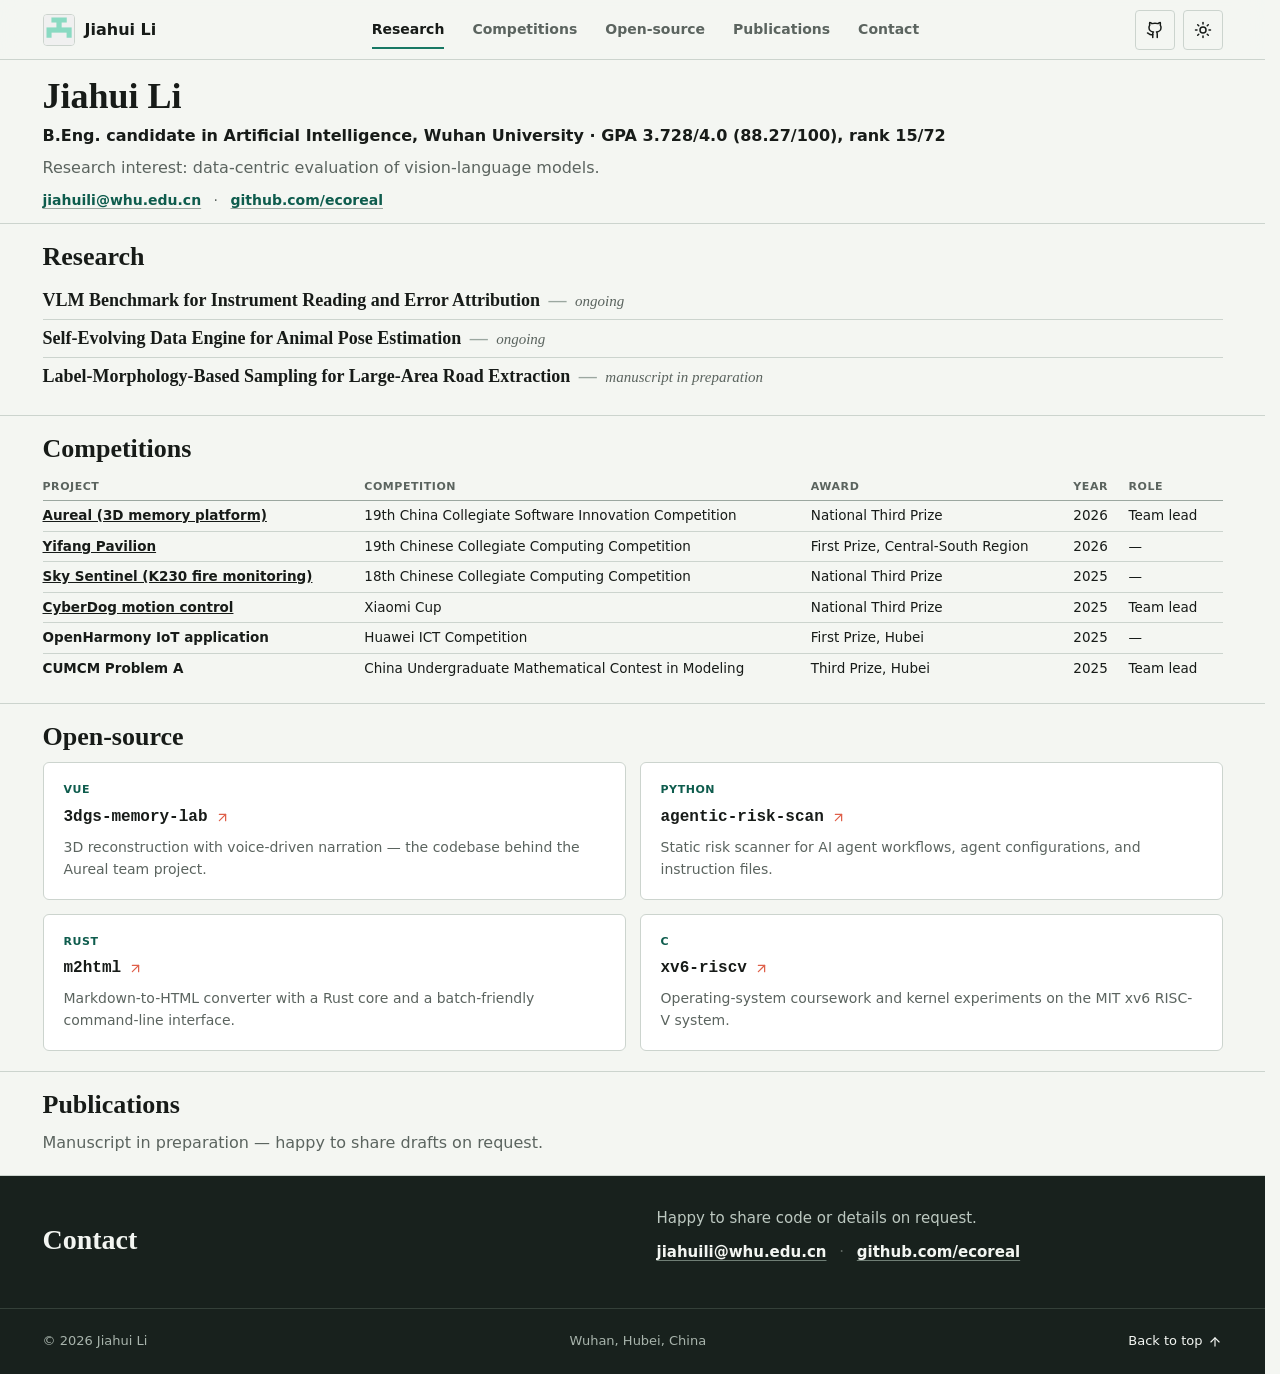
==== commit dc13a6ba: "Link competition entries to their public repositories" ====
--- a/index.html
+++ b/index.html
@@ -143,28 +143,28 @@
           </thead>
           <tbody>
             <tr>
-              <th scope="row" data-label="Project">Aureal (3D memory platform)</th>
+              <th scope="row" data-label="Project"><a href="https://github.com/ecoreal/3dgs-memory-lab" target="_blank" rel="noreferrer">Aureal (3D memory platform)</a></th>
               <td data-label="Competition">19th China Collegiate Software Innovation Competition</td>
               <td data-label="Award">National Third Prize</td>
               <td data-label="Year">2026</td>
               <td data-label="Role">Team lead</td>
             </tr>
             <tr>
-              <th scope="row" data-label="Project">Yifang Pavilion</th>
+              <th scope="row" data-label="Project"><a href="https://github.com/ecoreal/yifang-pavilion" target="_blank" rel="noreferrer">Yifang Pavilion</a></th>
               <td data-label="Competition">19th Chinese Collegiate Computing Competition</td>
               <td data-label="Award">First Prize, Central-South Region</td>
               <td data-label="Year">2026</td>
               <td data-label="Role">—</td>
             </tr>
             <tr>
-              <th scope="row" data-label="Project">Sky Sentinel (K230 fire monitoring)</th>
+              <th scope="row" data-label="Project"><a href="https://github.com/ecoreal/sky-sentinel" target="_blank" rel="noreferrer">Sky Sentinel (K230 fire monitoring)</a></th>
               <td data-label="Competition">18th Chinese Collegiate Computing Competition</td>
               <td data-label="Award">National Third Prize</td>
               <td data-label="Year">2025</td>
               <td data-label="Role">—</td>
             </tr>
             <tr>
-              <th scope="row" data-label="Project">CyberDog motion control</th>
+              <th scope="row" data-label="Project"><a href="https://github.com/ecoreal/cyberdog-motion-lab" target="_blank" rel="noreferrer">CyberDog motion control</a></th>
               <td data-label="Competition">Xiaomi Cup</td>
               <td data-label="Award">National Third Prize</td>
               <td data-label="Year">2025</td>
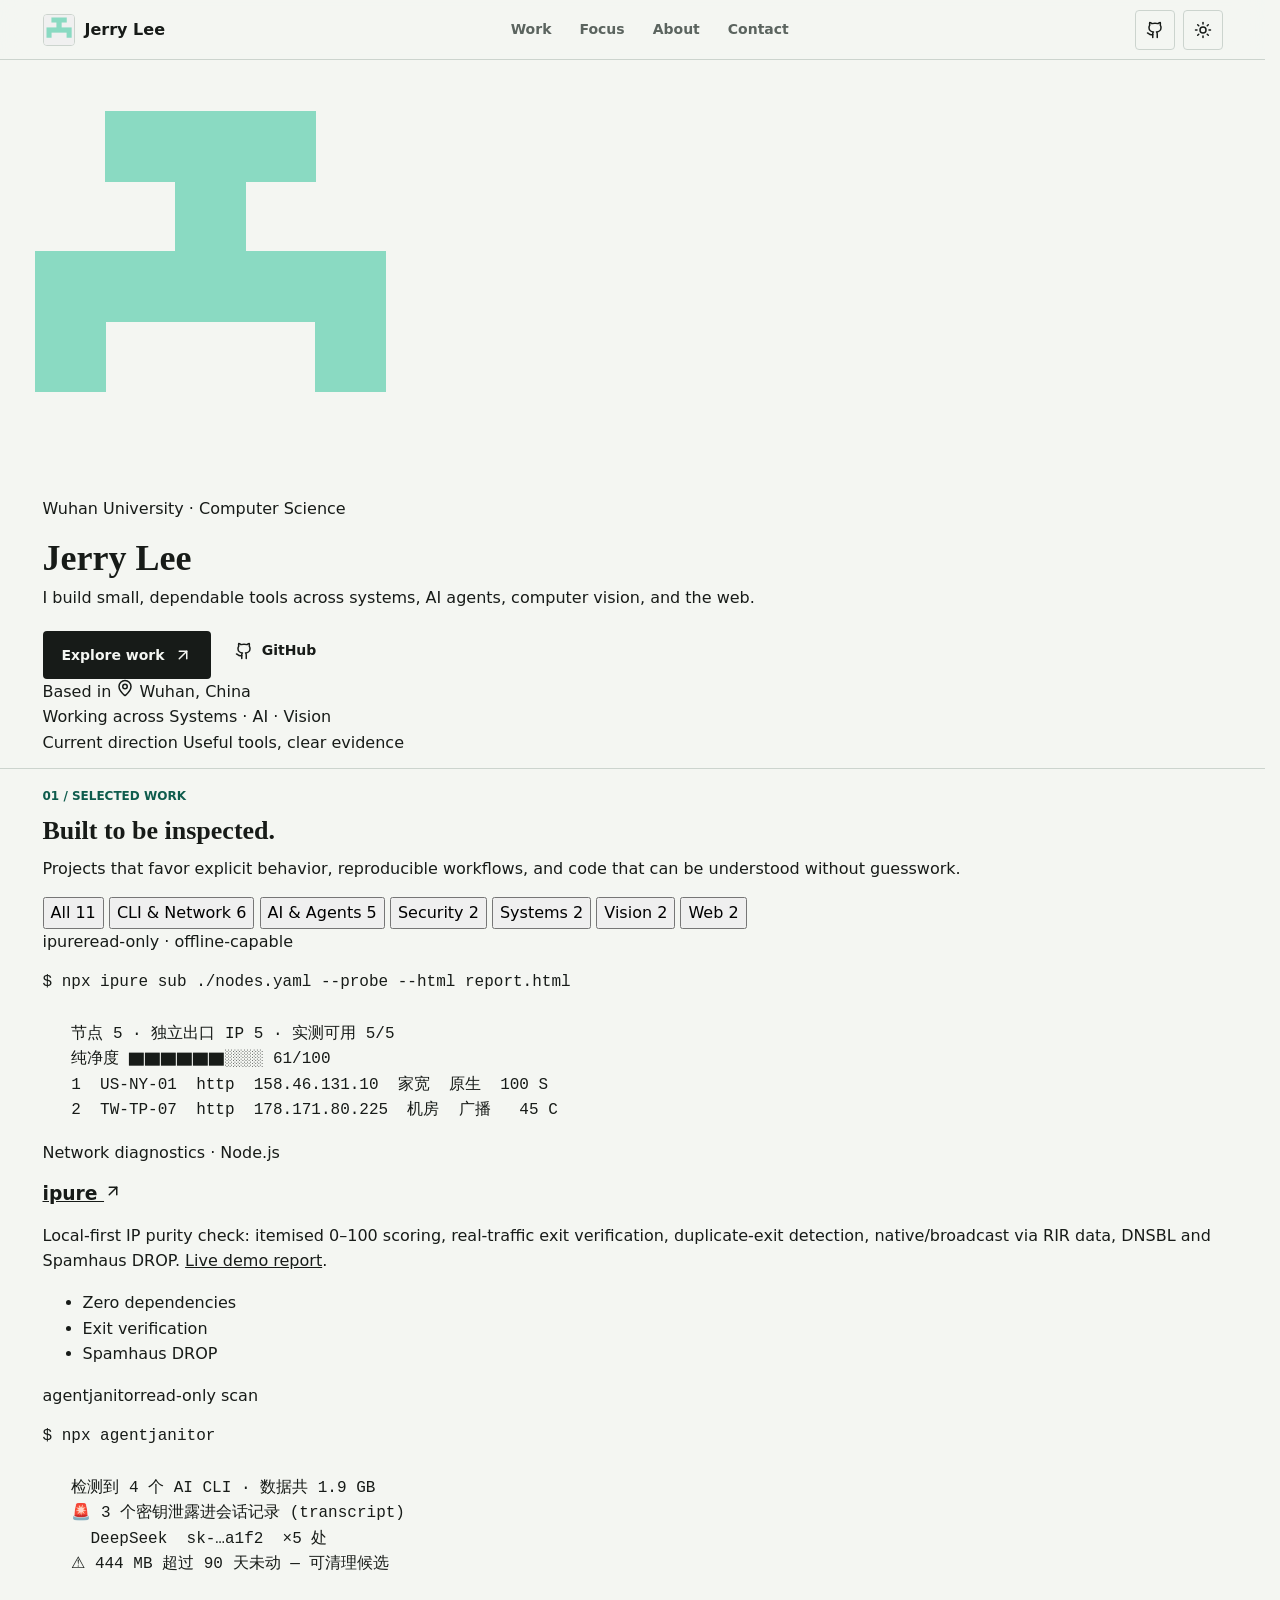
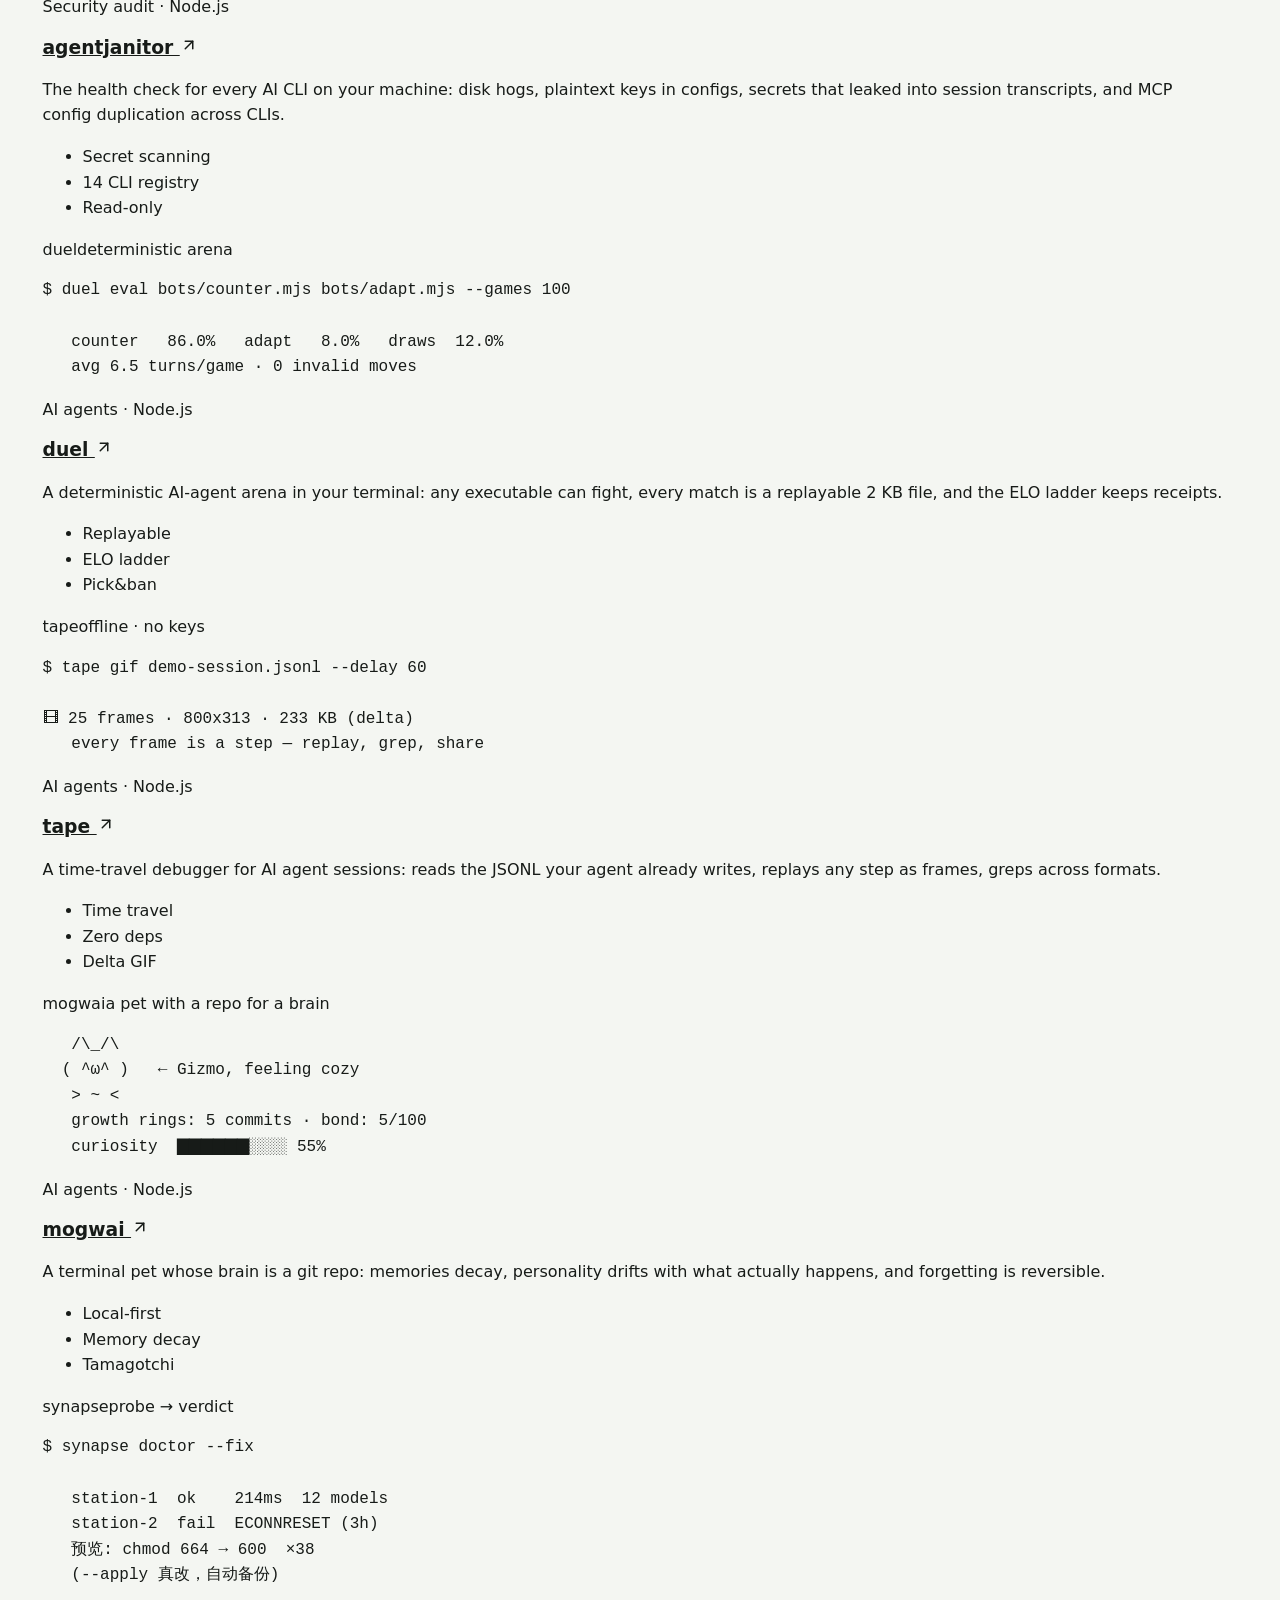
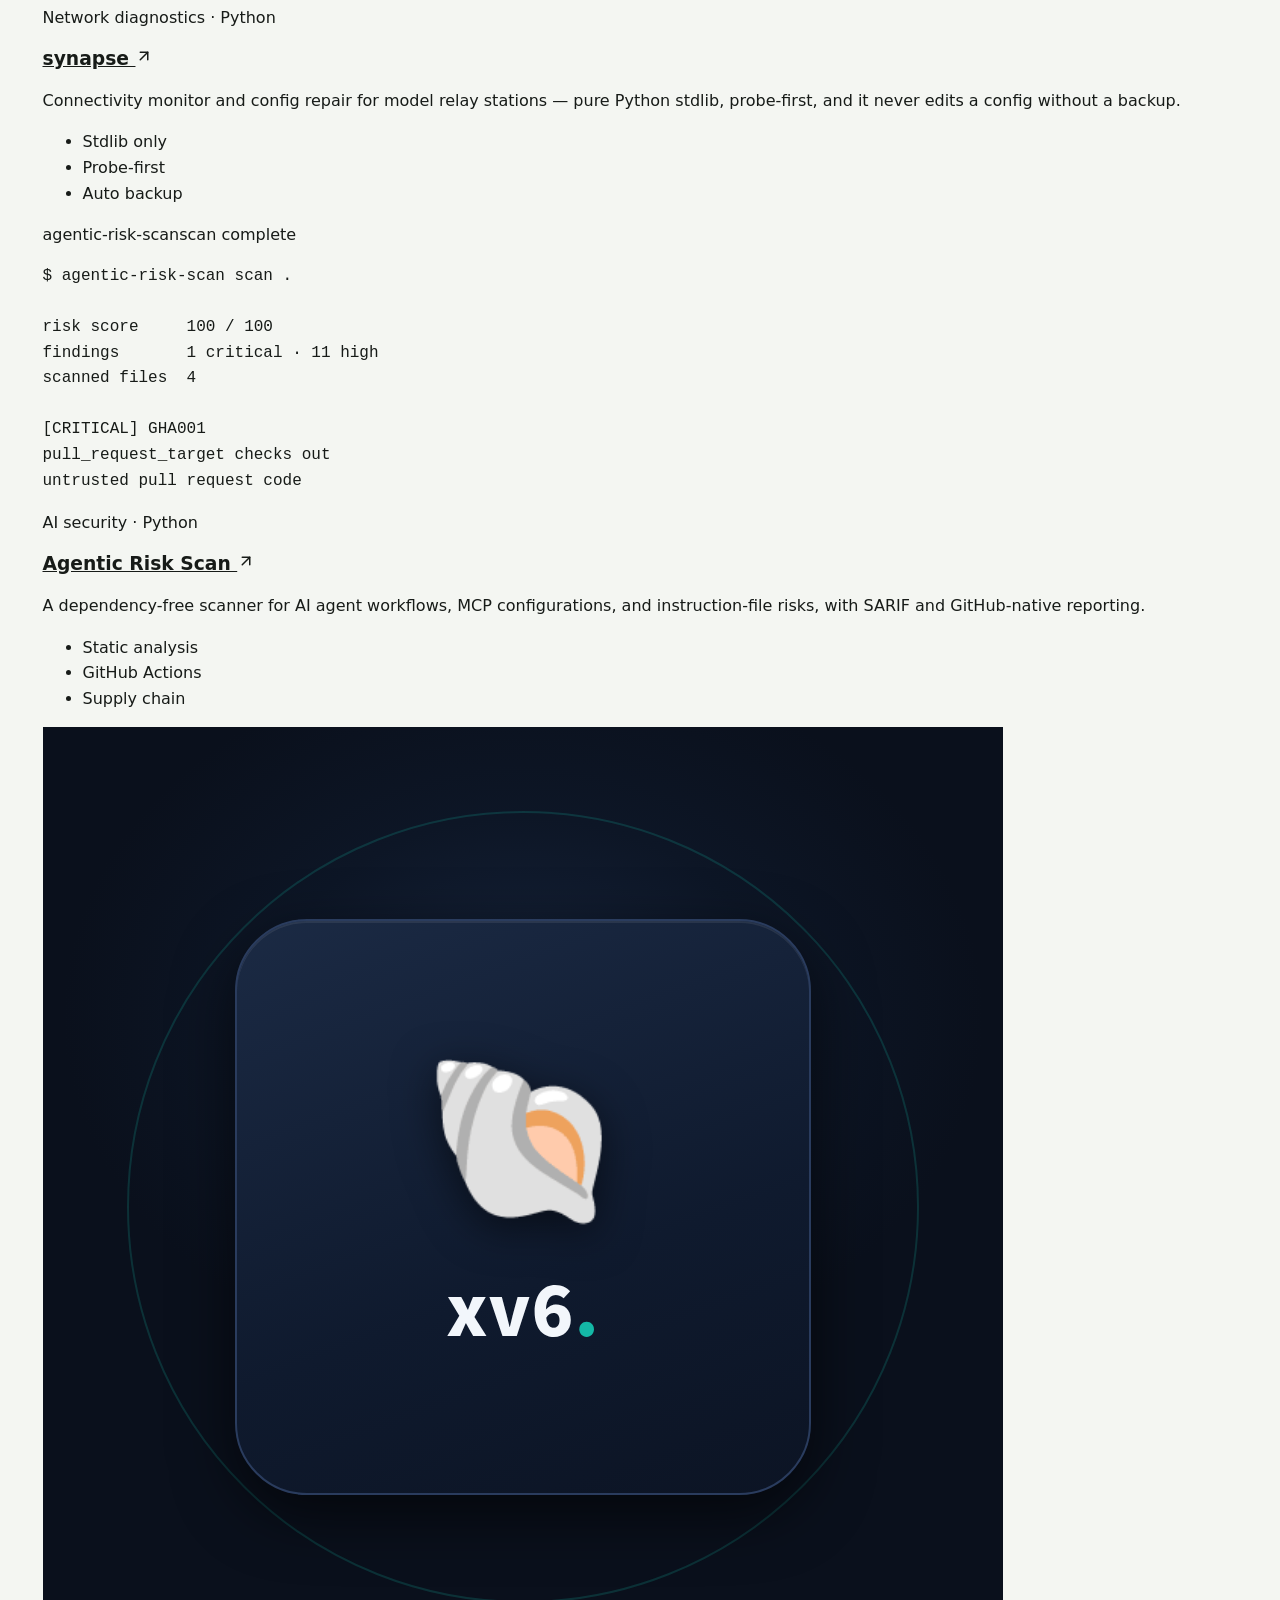
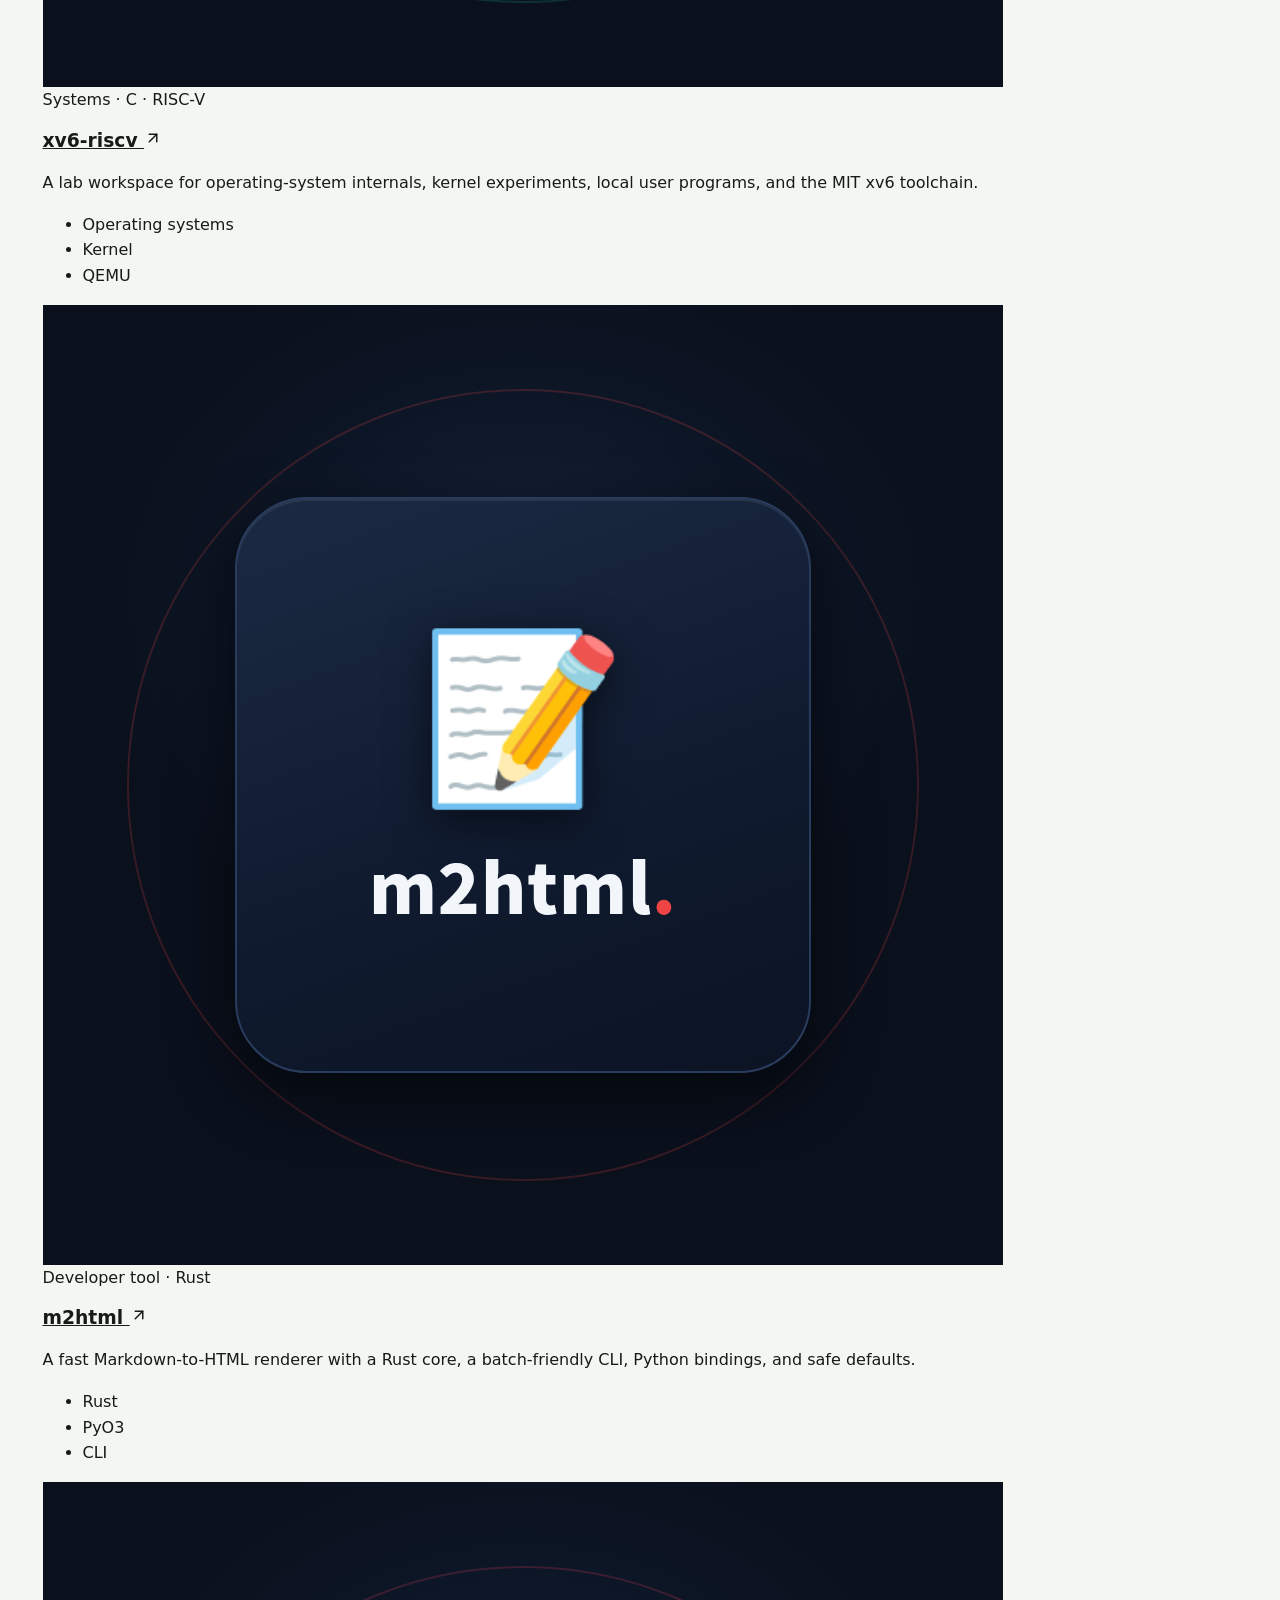
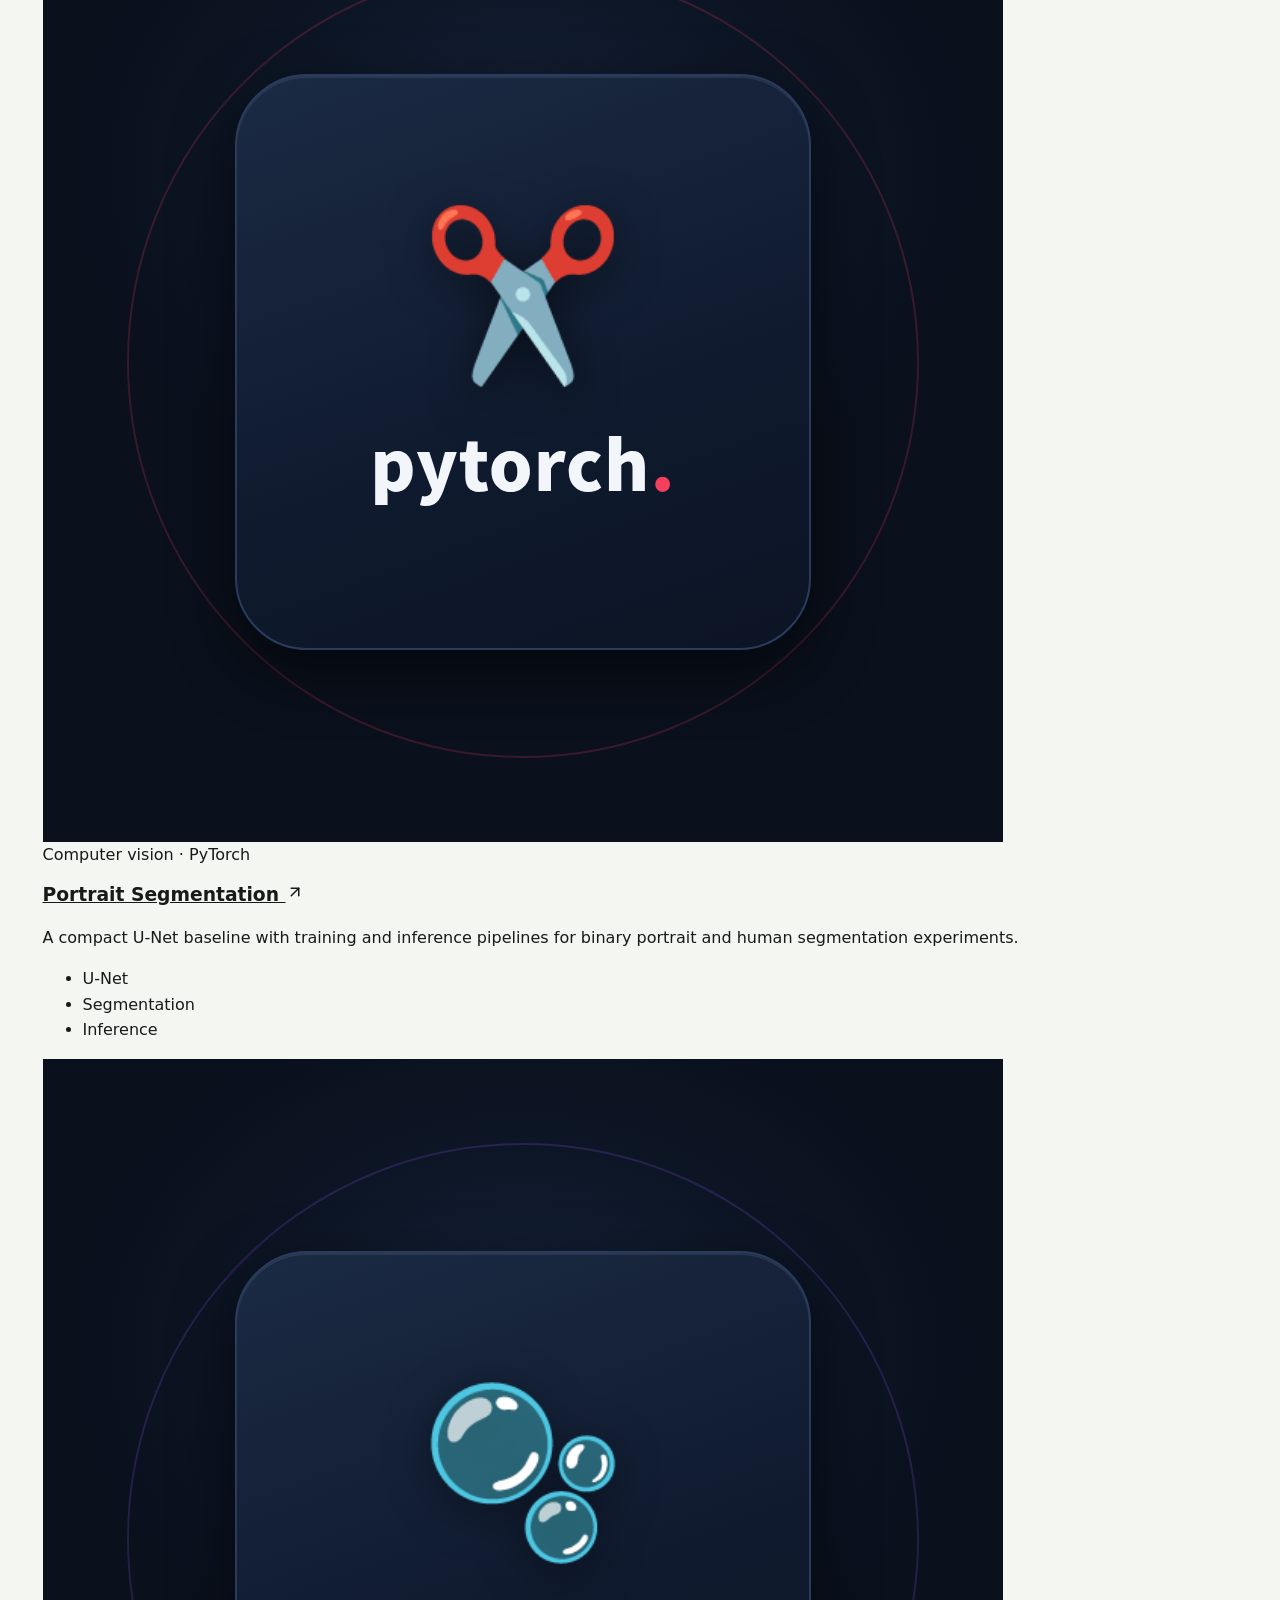
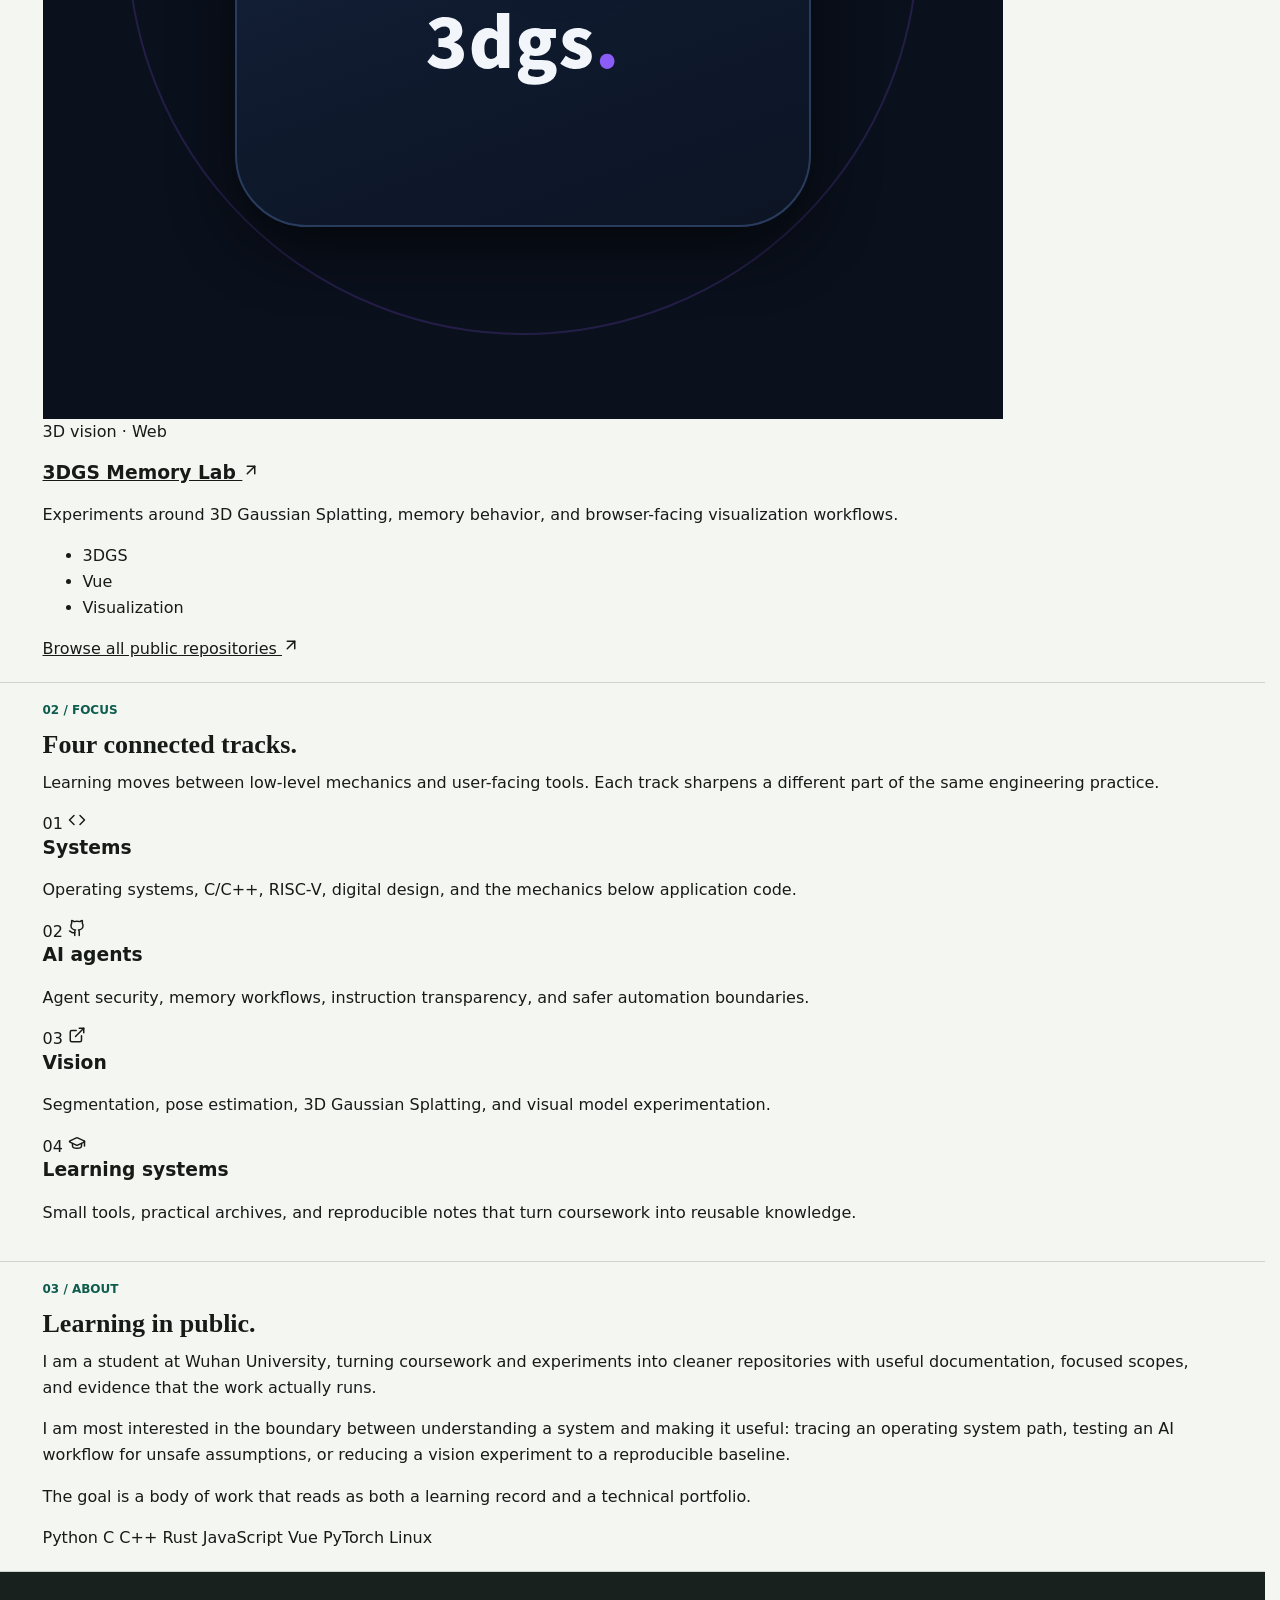
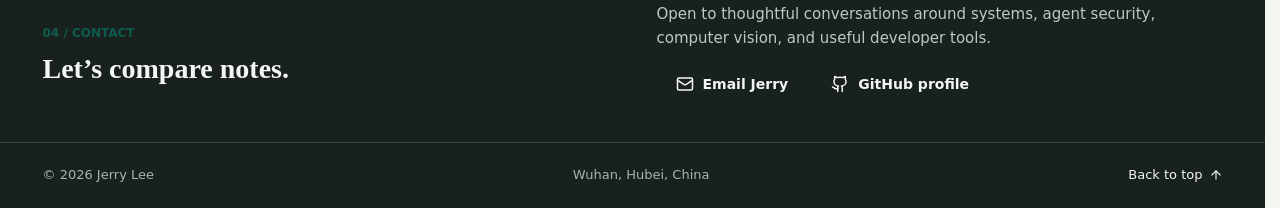
==== commit d031179d: "✨ portfolio: six tool cards (ipure/agentjanitor/duel/tape/mogwai/synapse), flat project art, new CLI" ====
--- a/index.html
+++ b/index.html
@@ -3,12 +3,12 @@
 <head>
   <meta charset="utf-8">
   <meta name="viewport" content="width=device-width, initial-scale=1">
-  <meta name="description" content="Jiahui Li is a B.Eng. candidate in Artificial Intelligence at Wuhan University. Research interest: data-centric evaluation of vision-language models.">
-  <meta name="author" content="Jiahui Li">
+  <meta name="description" content="Jerry Lee is a Wuhan University student building dependable tools across systems, AI agents, computer vision, and the web.">
+  <meta name="author" content="Jerry Lee">
   <meta name="theme-color" content="#f4f6f2">
   <meta property="og:type" content="website">
-  <meta property="og:title" content="Jiahui Li | Artificial Intelligence, Wuhan University">
-  <meta property="og:description" content="Undergraduate research, competitions, and open-source work by Jiahui Li.">
+  <meta property="og:title" content="Jerry Lee | Systems, AI & Vision">
+  <meta property="og:description" content="Small, dependable tools across systems, AI agents, computer vision, and the web.">
   <meta property="og:url" content="https://ecoreal.github.io/">
   <meta property="og:image" content="https://ecoreal.github.io/assets/profile-mark.png">
   <meta name="twitter:card" content="summary">
@@ -16,7 +16,7 @@
   <link rel="icon" type="image/png" href="assets/profile-mark.png">
   <link rel="manifest" href="site.webmanifest">
   <link rel="stylesheet" href="style.css">
-  <title>Jiahui Li | Artificial Intelligence, Wuhan University</title>
+  <title>Jerry Lee | Systems, AI & Vision</title>
   <script>
     (function () {
       var requested = new URLSearchParams(location.search).get('theme');
@@ -36,11 +36,11 @@
     {
       "@context": "https://schema.org",
       "@type": "Person",
-      "name": "Jiahui Li",
+      "name": "Jerry Lee",
       "alternateName": "ecoreal",
       "url": "https://ecoreal.github.io/",
       "image": "https://ecoreal.github.io/assets/profile-mark.png",
-      "email": "mailto:jiahuili@whu.edu.cn",
+      "email": "mailto:2023302111424@whu.edu.cn",
       "homeLocation": {
         "@type": "Place",
         "name": "Wuhan, Hubei, China"
@@ -58,16 +58,15 @@
 
   <header class="site-header" data-header>
     <div class="container nav-shell">
-      <a class="brand" href="#top" aria-label="Jiahui Li, home">
+      <a class="brand" href="#top" aria-label="Jerry Lee, home">
         <img src="assets/profile-mark.png" width="36" height="36" alt="">
-        <span>Jiahui Li</span>
+        <span>Jerry Lee</span>
       </a>
 
       <nav class="desktop-nav" aria-label="Primary navigation">
-        <a href="#research">Research</a>
-        <a href="#competitions">Competitions</a>
-        <a href="#open-source">Open-source</a>
-        <a href="#publications">Publications</a>
+        <a href="#work">Work</a>
+        <a href="#focus">Focus</a>
+        <a href="#about">About</a>
         <a href="#contact">Contact</a>
       </nav>
 
@@ -87,10 +86,9 @@
     </div>
 
     <nav class="mobile-nav" data-mobile-nav aria-label="Mobile navigation" aria-hidden="true" inert>
-      <a href="#research">Research</a>
-      <a href="#competitions">Competitions</a>
-      <a href="#open-source">Open-source</a>
-      <a href="#publications">Publications</a>
+      <a href="#work">Work</a>
+      <a href="#focus">Focus</a>
+      <a href="#about">About</a>
       <a href="#contact">Contact</a>
       <a href="https://github.com/ecoreal" target="_blank" rel="me noreferrer">GitHub <span class="icon icon-arrow-up-right" aria-hidden="true"></span></a>
     </nav>
@@ -98,142 +96,357 @@
 
   <main id="main">
     <section class="hero" id="top" aria-labelledby="hero-title">
+      <img class="hero-art" src="assets/profile-symbol.png" width="420" height="420" alt="" fetchpriority="high">
+      <div class="hero-wash" aria-hidden="true"></div>
       <div class="container hero-inner">
-        <h1 id="hero-title">Jiahui Li</h1>
-        <p class="hero-role">B.Eng. candidate in Artificial Intelligence, Wuhan University · GPA 3.728/4.0 (88.27/100), rank 15/72</p>
-        <p class="hero-interest">Research interest: data-centric evaluation of vision-language models.</p>
-        <p class="hero-contact">
-          <a href="mailto:jiahuili@whu.edu.cn">jiahuili@whu.edu.cn</a>
-          <span class="hero-contact-sep" aria-hidden="true">·</span>
-          <a href="https://github.com/ecoreal" target="_blank" rel="me noreferrer">github.com/ecoreal</a>
-        </p>
+        <div class="hero-copy">
+          <p class="eyebrow"><span class="status-mark" aria-hidden="true"></span> Wuhan University · Computer Science</p>
+          <h1 id="hero-title">Jerry Lee</h1>
+          <p class="hero-lede">I build small, dependable tools across systems, AI agents, computer vision, and the web.</p>
+          <div class="hero-actions">
+            <a class="button button-primary" href="#work">Explore work <span class="icon icon-arrow-up-right" aria-hidden="true"></span></a>
+            <a class="button button-secondary" href="https://github.com/ecoreal" target="_blank" rel="me noreferrer"><span class="icon icon-github" aria-hidden="true"></span> GitHub</a>
+          </div>
+        </div>
+
+        <div class="hero-meta" aria-label="Profile summary">
+          <div>
+            <span class="meta-label">Based in</span>
+            <span class="meta-value"><span class="icon icon-map-pin" aria-hidden="true"></span> Wuhan, China</span>
+          </div>
+          <div>
+            <span class="meta-label">Working across</span>
+            <span class="meta-value">Systems · AI · Vision</span>
+          </div>
+          <div>
+            <span class="meta-label">Current direction</span>
+            <span class="meta-value">Useful tools, clear evidence</span>
+          </div>
+        </div>
       </div>
     </section>
 
-    <section class="section research-section" id="research" aria-labelledby="research-title">
+    <section class="section work-section" id="work" aria-labelledby="work-title">
       <div class="container">
-        <h2 id="research-title" class="reveal">Research</h2>
-        <ul class="research-list reveal">
-          <li>
-            <h3>VLM Benchmark for Instrument Reading and Error Attribution <span class="status-sep" aria-hidden="true">—</span> <em>ongoing</em></h3>
-          </li>
-          <li>
-            <h3>Self-Evolving Data Engine for Animal Pose Estimation <span class="status-sep" aria-hidden="true">—</span> <em>ongoing</em></h3>
-          </li>
-          <li>
-            <h3>Label-Morphology-Based Sampling for Large-Area Road Extraction <span class="status-sep" aria-hidden="true">—</span> <em>manuscript in preparation</em></h3>
-          </li>
-        </ul>
+        <div class="section-heading">
+          <div>
+            <p class="section-kicker">01 / Selected work</p>
+            <h2 id="work-title">Built to be inspected.</h2>
+          </div>
+          <p>Projects that favor explicit behavior, reproducible workflows, and code that can be understood without guesswork.</p>
+        </div>
+
+        <div class="filter-bar reveal" role="group" aria-label="Filter projects">
+          <button type="button" class="filter-button is-active" data-filter="all" aria-controls="project-grid" aria-pressed="true">All <span class="filter-count" aria-hidden="true">11</span></button>
+          <button type="button" class="filter-button" data-filter="cli" aria-controls="project-grid" aria-pressed="false">CLI &amp; Network <span class="filter-count" aria-hidden="true">6</span></button>
+          <button type="button" class="filter-button" data-filter="ai" aria-controls="project-grid" aria-pressed="false">AI &amp; Agents <span class="filter-count" aria-hidden="true">5</span></button>
+          <button type="button" class="filter-button" data-filter="security" aria-controls="project-grid" aria-pressed="false">Security <span class="filter-count" aria-hidden="true">2</span></button>
+          <button type="button" class="filter-button" data-filter="systems" aria-controls="project-grid" aria-pressed="false">Systems <span class="filter-count" aria-hidden="true">2</span></button>
+          <button type="button" class="filter-button" data-filter="vision" aria-controls="project-grid" aria-pressed="false">Vision <span class="filter-count" aria-hidden="true">2</span></button>
+          <button type="button" class="filter-button" data-filter="web" aria-controls="project-grid" aria-pressed="false">Web <span class="filter-count" aria-hidden="true">2</span></button>
+        </div>
+        <p class="visually-hidden" data-filter-status aria-live="polite">Showing all projects.</p>
+
+        <div class="project-grid" id="project-grid">
+          <article class="project-card project-card-featured reveal" data-category="cli network">
+            <div class="terminal-preview" aria-label="ipure command line output">
+              <div class="terminal-title"><span>ipure</span><span>read-only · offline-capable</span></div>
+              <pre><code>$ npx ipure sub ./nodes.yaml --probe --html report.html
+
+   节点 5 · 独立出口 IP 5 · 实测可用 5/5
+   纯净度 ▇▇▇▇▇▇░░░░ 61/100
+   1  US-NY-01  http  158.46.131.10  家宽  原生  100 S
+   2  TW-TP-07  http  178.171.80.225  机房  广播   45 C</code></pre>
+            </div>
+            <div class="project-body">
+              <p class="project-type">Network diagnostics · Node.js</p>
+              <h3><a href="https://github.com/ecoreal/ipure" target="_blank" rel="noreferrer">ipure <span class="icon icon-arrow-up-right" aria-hidden="true"></span></a></h3>
+              <p>Local-first IP purity check: itemised 0–100 scoring, real-traffic exit verification, duplicate-exit detection, native/broadcast via RIR data, DNSBL and Spamhaus DROP. <a href="https://ecoreal.github.io/ipure/demo-report.html" target="_blank" rel="noreferrer">Live demo report</a>.</p>
+              <ul class="tag-list" aria-label="Technologies">
+                <li>Zero dependencies</li>
+                <li>Exit verification</li>
+                <li>Spamhaus DROP</li>
+              </ul>
+            </div>
+          </article>
+
+          <article class="project-card project-card-featured reveal" data-category="cli security">
+            <div class="terminal-preview" aria-label="agentjanitor command line output">
+              <div class="terminal-title"><span>agentjanitor</span><span>read-only scan</span></div>
+              <pre><code>$ npx agentjanitor
+
+   检测到 4 个 AI CLI · 数据共 1.9 GB
+   🚨 3 个密钥泄露进会话记录 (transcript)
+     DeepSeek  sk-…a1f2  ×5 处
+   ⚠ 444 MB 超过 90 天未动 — 可清理候选</code></pre>
+            </div>
+            <div class="project-body">
+              <p class="project-type">Security audit · Node.js</p>
+              <h3><a href="https://github.com/ecoreal/agentjanitor" target="_blank" rel="noreferrer">agentjanitor <span class="icon icon-arrow-up-right" aria-hidden="true"></span></a></h3>
+              <p>The health check for every AI CLI on your machine: disk hogs, plaintext keys in configs, secrets that leaked into session transcripts, and MCP config duplication across CLIs.</p>
+              <ul class="tag-list" aria-label="Technologies">
+                <li>Secret scanning</li>
+                <li>14 CLI registry</li>
+                <li>Read-only</li>
+              </ul>
+            </div>
+          </article>
+
+          <article class="project-card reveal" data-category="cli ai">
+            <div class="terminal-preview" aria-label="duel command line output">
+              <div class="terminal-title"><span>duel</span><span>deterministic arena</span></div>
+              <pre><code>$ duel eval bots/counter.mjs bots/adapt.mjs --games 100
+
+   counter   86.0%   adapt   8.0%   draws  12.0%
+   avg 6.5 turns/game · 0 invalid moves</code></pre>
+            </div>
+            <div class="project-body">
+              <p class="project-type">AI agents · Node.js</p>
+              <h3><a href="https://github.com/ecoreal/duel" target="_blank" rel="noreferrer">duel <span class="icon icon-arrow-up-right" aria-hidden="true"></span></a></h3>
+              <p>A deterministic AI-agent arena in your terminal: any executable can fight, every match is a replayable 2 KB file, and the ELO ladder keeps receipts.</p>
+              <ul class="tag-list" aria-label="Technologies">
+                <li>Replayable</li>
+                <li>ELO ladder</li>
+                <li>Pick&amp;ban</li>
+              </ul>
+            </div>
+          </article>
+
+          <article class="project-card reveal" data-category="cli ai">
+            <div class="terminal-preview" aria-label="tape command line output">
+              <div class="terminal-title"><span>tape</span><span>offline · no keys</span></div>
+              <pre><code>$ tape gif demo-session.jsonl --delay 60
+
+🎞 25 frames · 800x313 · 233 KB (delta)
+   every frame is a step — replay, grep, share</code></pre>
+            </div>
+            <div class="project-body">
+              <p class="project-type">AI agents · Node.js</p>
+              <h3><a href="https://github.com/ecoreal/tape" target="_blank" rel="noreferrer">tape <span class="icon icon-arrow-up-right" aria-hidden="true"></span></a></h3>
+              <p>A time-travel debugger for AI agent sessions: reads the JSONL your agent already writes, replays any step as frames, greps across formats.</p>
+              <ul class="tag-list" aria-label="Technologies">
+                <li>Time travel</li>
+                <li>Zero deps</li>
+                <li>Delta GIF</li>
+              </ul>
+            </div>
+          </article>
+
+          <article class="project-card reveal" data-category="cli ai">
+            <div class="terminal-preview" aria-label="mogwai terminal output">
+              <div class="terminal-title"><span>mogwai</span><span>a pet with a repo for a brain</span></div>
+              <pre><code>   /\_/\
+  ( ^ω^ )   ← Gizmo, feeling cozy
+   > ~ <
+   growth rings: 5 commits · bond: 5/100
+   curiosity  ▇▇▇▇▇▇░░░░ 55%</code></pre>
+            </div>
+            <div class="project-body">
+              <p class="project-type">AI agents · Node.js</p>
+              <h3><a href="https://github.com/ecoreal/mogwai" target="_blank" rel="noreferrer">mogwai <span class="icon icon-arrow-up-right" aria-hidden="true"></span></a></h3>
+              <p>A terminal pet whose brain is a git repo: memories decay, personality drifts with what actually happens, and forgetting is reversible.</p>
+              <ul class="tag-list" aria-label="Technologies">
+                <li>Local-first</li>
+                <li>Memory decay</li>
+                <li>Tamagotchi</li>
+              </ul>
+            </div>
+          </article>
+
+          <article class="project-card reveal" data-category="cli network">
+            <div class="terminal-preview" aria-label="synapse terminal output">
+              <div class="terminal-title"><span>synapse</span><span>probe → verdict</span></div>
+              <pre><code>$ synapse doctor --fix
+
+   station-1  ok    214ms  12 models
+   station-2  fail  ECONNRESET (3h)
+   预览: chmod 664 → 600  ×38
+   (--apply 真改，自动备份)</code></pre>
+            </div>
+            <div class="project-body">
+              <p class="project-type">Network diagnostics · Python</p>
+              <h3><a href="https://github.com/ecoreal/synapse" target="_blank" rel="noreferrer">synapse <span class="icon icon-arrow-up-right" aria-hidden="true"></span></a></h3>
+              <p>Connectivity monitor and config repair for model relay stations — pure Python stdlib, probe-first, and it never edits a config without a backup.</p>
+              <ul class="tag-list" aria-label="Technologies">
+                <li>Stdlib only</li>
+                <li>Probe-first</li>
+                <li>Auto backup</li>
+              </ul>
+            </div>
+          </article>
+
+          <article class="project-card project-card-featured reveal" data-category="ai">
+            <div class="terminal-preview" aria-label="Agentic Risk Scan command line output">
+              <div class="terminal-title"><span>agentic-risk-scan</span><span>scan complete</span></div>
+              <pre><code>$ agentic-risk-scan scan .
+
+risk score     100 / 100
+findings       1 critical · 11 high
+scanned files  4
+
+[CRITICAL] GHA001
+pull_request_target checks out
+untrusted pull request code</code></pre>
+            </div>
+            <div class="project-body">
+              <p class="project-type">AI security · Python</p>
+              <h3><a href="https://github.com/ecoreal/agentic-risk-scan" target="_blank" rel="noreferrer">Agentic Risk Scan <span class="icon icon-arrow-up-right" aria-hidden="true"></span></a></h3>
+              <p>A dependency-free scanner for AI agent workflows, MCP configurations, and instruction-file risks, with SARIF and GitHub-native reporting.</p>
+              <ul class="tag-list" aria-label="Technologies">
+                <li>Static analysis</li>
+                <li>GitHub Actions</li>
+                <li>Supply chain</li>
+              </ul>
+            </div>
+          </article>
+
+          <article class="project-card reveal" data-category="systems">
+            <a class="project-media" href="https://github.com/ecoreal/xv6-riscv" target="_blank" rel="noreferrer" tabindex="-1" aria-hidden="true">
+              <img src="assets/projects/xv6-riscv.png" width="960" height="960" alt="">
+            </a>
+            <div class="project-body">
+              <p class="project-type">Systems · C · RISC-V</p>
+              <h3><a href="https://github.com/ecoreal/xv6-riscv" target="_blank" rel="noreferrer">xv6-riscv <span class="icon icon-arrow-up-right" aria-hidden="true"></span></a></h3>
+              <p>A lab workspace for operating-system internals, kernel experiments, local user programs, and the MIT xv6 toolchain.</p>
+              <ul class="tag-list" aria-label="Technologies">
+                <li>Operating systems</li>
+                <li>Kernel</li>
+                <li>QEMU</li>
+              </ul>
+            </div>
+          </article>
+
+          <article class="project-card reveal" data-category="systems web">
+            <a class="project-media" href="https://github.com/ecoreal/m2html" target="_blank" rel="noreferrer" tabindex="-1" aria-hidden="true">
+              <img src="assets/projects/m2html.png" width="960" height="960" alt="">
+            </a>
+            <div class="project-body">
+              <p class="project-type">Developer tool · Rust</p>
+              <h3><a href="https://github.com/ecoreal/m2html" target="_blank" rel="noreferrer">m2html <span class="icon icon-arrow-up-right" aria-hidden="true"></span></a></h3>
+              <p>A fast Markdown-to-HTML renderer with a Rust core, a batch-friendly CLI, Python bindings, and safe defaults.</p>
+              <ul class="tag-list" aria-label="Technologies">
+                <li>Rust</li>
+                <li>PyO3</li>
+                <li>CLI</li>
+              </ul>
+            </div>
+          </article>
+
+          <article class="project-card reveal" data-category="vision ai">
+            <a class="project-media" href="https://github.com/ecoreal/pytorch-portrait-segmentation" target="_blank" rel="noreferrer" tabindex="-1" aria-hidden="true">
+              <img src="assets/projects/pytorch-portrait-segmentation.png" width="960" height="960" alt="">
+            </a>
+            <div class="project-body">
+              <p class="project-type">Computer vision · PyTorch</p>
+              <h3><a href="https://github.com/ecoreal/pytorch-portrait-segmentation" target="_blank" rel="noreferrer">Portrait Segmentation <span class="icon icon-arrow-up-right" aria-hidden="true"></span></a></h3>
+              <p>A compact U-Net baseline with training and inference pipelines for binary portrait and human segmentation experiments.</p>
+              <ul class="tag-list" aria-label="Technologies">
+                <li>U-Net</li>
+                <li>Segmentation</li>
+                <li>Inference</li>
+              </ul>
+            </div>
+          </article>
+
+          <article class="project-card reveal" data-category="vision web">
+            <a class="project-media" href="https://github.com/ecoreal/3dgs-memory-lab" target="_blank" rel="noreferrer" tabindex="-1" aria-hidden="true">
+              <img src="assets/projects/3dgs-memory-lab.png" width="960" height="960" alt="">
+            </a>
+            <div class="project-body">
+              <p class="project-type">3D vision · Web</p>
+              <h3><a href="https://github.com/ecoreal/3dgs-memory-lab" target="_blank" rel="noreferrer">3DGS Memory Lab <span class="icon icon-arrow-up-right" aria-hidden="true"></span></a></h3>
+              <p>Experiments around 3D Gaussian Splatting, memory behavior, and browser-facing visualization workflows.</p>
+              <ul class="tag-list" aria-label="Technologies">
+                <li>3DGS</li>
+                <li>Vue</li>
+                <li>Visualization</li>
+              </ul>
+            </div>
+          </article>
+        </div>
+
+        <div class="section-action reveal">
+          <a class="text-link" href="https://github.com/ecoreal?tab=repositories" target="_blank" rel="noreferrer">Browse all public repositories <span class="icon icon-arrow-up-right" aria-hidden="true"></span></a>
+        </div>
       </div>
     </section>
 
-    <section class="section competitions-section" id="competitions" aria-labelledby="competitions-title">
+    <section class="section focus-section" id="focus" aria-labelledby="focus-title">
       <div class="container">
-        <h2 id="competitions-title" class="reveal">Competitions</h2>
-        <table class="competition-table reveal">
-          <caption class="visually-hidden">Competition awards and team roles</caption>
-          <thead>
-            <tr>
-              <th scope="col">Project</th>
-              <th scope="col">Competition</th>
-              <th scope="col">Award</th>
-              <th scope="col">Year</th>
-              <th scope="col">Role</th>
-            </tr>
-          </thead>
-          <tbody>
-            <tr>
-              <th scope="row" data-label="Project"><a href="https://github.com/ecoreal/3dgs-memory-lab" target="_blank" rel="noreferrer">Aureal (3D memory platform)</a></th>
-              <td data-label="Competition">19th China Collegiate Software Innovation Competition</td>
-              <td data-label="Award">National Third Prize</td>
-              <td data-label="Year">2026</td>
-              <td data-label="Role">Team lead</td>
-            </tr>
-            <tr>
-              <th scope="row" data-label="Project"><a href="https://github.com/ecoreal/yifang-pavilion" target="_blank" rel="noreferrer">Yifang Pavilion</a></th>
-              <td data-label="Competition">19th Chinese Collegiate Computing Competition</td>
-              <td data-label="Award">First Prize, Central-South Region</td>
-              <td data-label="Year">2026</td>
-              <td data-label="Role">—</td>
-            </tr>
-            <tr>
-              <th scope="row" data-label="Project"><a href="https://github.com/ecoreal/sky-sentinel" target="_blank" rel="noreferrer">Sky Sentinel (K230 fire monitoring)</a></th>
-              <td data-label="Competition">18th Chinese Collegiate Computing Competition</td>
-              <td data-label="Award">National Third Prize</td>
-              <td data-label="Year">2025</td>
-              <td data-label="Role">—</td>
-            </tr>
-            <tr>
-              <th scope="row" data-label="Project"><a href="https://github.com/ecoreal/cyberdog-motion-lab" target="_blank" rel="noreferrer">CyberDog motion control</a></th>
-              <td data-label="Competition">Xiaomi Cup</td>
-              <td data-label="Award">National Third Prize</td>
-              <td data-label="Year">2025</td>
-              <td data-label="Role">Team lead</td>
-            </tr>
-            <tr>
-              <th scope="row" data-label="Project">OpenHarmony IoT application</th>
-              <td data-label="Competition">Huawei ICT Competition</td>
-              <td data-label="Award">First Prize, Hubei</td>
-              <td data-label="Year">2025</td>
-              <td data-label="Role">—</td>
-            </tr>
-            <tr>
-              <th scope="row" data-label="Project">CUMCM Problem A</th>
-              <td data-label="Competition">China Undergraduate Mathematical Contest in Modeling</td>
-              <td data-label="Award">Third Prize, Hubei</td>
-              <td data-label="Year">2025</td>
-              <td data-label="Role">Team lead</td>
-            </tr>
-          </tbody>
-        </table>
+        <div class="section-heading reveal">
+          <div>
+            <p class="section-kicker">02 / Focus</p>
+            <h2 id="focus-title">Four connected tracks.</h2>
+          </div>
+          <p>Learning moves between low-level mechanics and user-facing tools. Each track sharpens a different part of the same engineering practice.</p>
+        </div>
+
+        <div class="focus-grid">
+          <article class="focus-item reveal">
+            <span class="focus-index">01</span>
+            <span class="icon icon-code focus-icon" aria-hidden="true"></span>
+            <h3>Systems</h3>
+            <p>Operating systems, C/C++, RISC-V, digital design, and the mechanics below application code.</p>
+          </article>
+          <article class="focus-item reveal">
+            <span class="focus-index">02</span>
+            <span class="icon icon-github focus-icon" aria-hidden="true"></span>
+            <h3>AI agents</h3>
+            <p>Agent security, memory workflows, instruction transparency, and safer automation boundaries.</p>
+          </article>
+          <article class="focus-item reveal">
+            <span class="focus-index">03</span>
+            <span class="icon icon-external-link focus-icon" aria-hidden="true"></span>
+            <h3>Vision</h3>
+            <p>Segmentation, pose estimation, 3D Gaussian Splatting, and visual model experimentation.</p>
+          </article>
+          <article class="focus-item reveal">
+            <span class="focus-index">04</span>
+            <span class="icon icon-graduation-cap focus-icon" aria-hidden="true"></span>
+            <h3>Learning systems</h3>
+            <p>Small tools, practical archives, and reproducible notes that turn coursework into reusable knowledge.</p>
+          </article>
+        </div>
       </div>
     </section>
 
-    <section class="section opensource-section" id="open-source" aria-labelledby="opensource-title">
-      <div class="container">
-        <h2 id="opensource-title" class="reveal">Open-source</h2>
-        <div class="repo-grid reveal">
-          <article class="repo-card">
-            <p class="repo-lang">Vue</p>
-            <h3><a href="https://github.com/ecoreal/3dgs-memory-lab" target="_blank" rel="noreferrer">3dgs-memory-lab <span class="icon icon-arrow-up-right" aria-hidden="true"></span></a></h3>
-            <p>3D reconstruction with voice-driven narration — the codebase behind the Aureal team project.</p>
-          </article>
-          <article class="repo-card">
-            <p class="repo-lang">Python</p>
-            <h3><a href="https://github.com/ecoreal/agentic-risk-scan" target="_blank" rel="noreferrer">agentic-risk-scan <span class="icon icon-arrow-up-right" aria-hidden="true"></span></a></h3>
-            <p>Static risk scanner for AI agent workflows, agent configurations, and instruction files.</p>
-          </article>
-          <article class="repo-card">
-            <p class="repo-lang">Rust</p>
-            <h3><a href="https://github.com/ecoreal/m2html" target="_blank" rel="noreferrer">m2html <span class="icon icon-arrow-up-right" aria-hidden="true"></span></a></h3>
-            <p>Markdown-to-HTML converter with a Rust core and a batch-friendly command-line interface.</p>
-          </article>
-          <article class="repo-card">
-            <p class="repo-lang">C</p>
-            <h3><a href="https://github.com/ecoreal/xv6-riscv" target="_blank" rel="noreferrer">xv6-riscv <span class="icon icon-arrow-up-right" aria-hidden="true"></span></a></h3>
-            <p>Operating-system coursework and kernel experiments on the MIT xv6 RISC-V system.</p>
-          </article>
-        </div>
-      </div>
-    </section>
-
-    <section class="section publications-section" id="publications" aria-labelledby="publications-title">
-      <div class="container">
-        <h2 id="publications-title" class="reveal">Publications</h2>
-        <p class="publications-note reveal">Manuscript in preparation — happy to share drafts on request.</p>
+    <section class="section about-section" id="about" aria-labelledby="about-title">
+      <div class="container about-layout">
+        <div class="about-intro reveal">
+          <p class="section-kicker">03 / About</p>
+          <h2 id="about-title">Learning in public.</h2>
+          <p class="about-lede">I am a student at Wuhan University, turning coursework and experiments into cleaner repositories with useful documentation, focused scopes, and evidence that the work actually runs.</p>
+        </div>
+
+        <div class="about-detail reveal">
+          <p>I am most interested in the boundary between understanding a system and making it useful: tracing an operating system path, testing an AI workflow for unsafe assumptions, or reducing a vision experiment to a reproducible baseline.</p>
+          <p>The goal is a body of work that reads as both a learning record and a technical portfolio.</p>
+          <div class="stack-list" aria-label="Core technologies">
+            <span>Python</span>
+            <span>C</span>
+            <span>C++</span>
+            <span>Rust</span>
+            <span>JavaScript</span>
+            <span>Vue</span>
+            <span>PyTorch</span>
+            <span>Linux</span>
+          </div>
+        </div>
       </div>
     </section>
 
     <section class="contact-section" id="contact" aria-labelledby="contact-title">
       <div class="container contact-layout reveal">
-        <h2 id="contact-title">Contact</h2>
+        <div>
+          <p class="section-kicker">04 / Contact</p>
+          <h2 id="contact-title">Let’s compare notes.</h2>
+        </div>
         <div class="contact-copy">
-          <p>Happy to share code or details on request.</p>
-          <p class="contact-links">
-            <a href="mailto:jiahuili@whu.edu.cn">jiahuili@whu.edu.cn</a>
-            <span class="hero-contact-sep" aria-hidden="true">·</span>
-            <a href="https://github.com/ecoreal" target="_blank" rel="me noreferrer">github.com/ecoreal</a>
-          </p>
+          <p>Open to thoughtful conversations around systems, agent security, computer vision, and useful developer tools.</p>
+          <div class="contact-actions">
+            <a class="button button-light" href="mailto:2023302111424@whu.edu.cn"><span class="icon icon-mail" aria-hidden="true"></span> Email Jerry</a>
+            <a class="button button-outline-light" href="https://github.com/ecoreal" target="_blank" rel="me noreferrer"><span class="icon icon-github" aria-hidden="true"></span> GitHub profile</a>
+          </div>
         </div>
       </div>
     </section>
@@ -241,7 +454,7 @@
 
   <footer class="site-footer">
     <div class="container footer-inner">
-      <p>© <span data-year>2026</span> Jiahui Li</p>
+      <p>© <span data-year>2026</span> Jerry Lee</p>
       <p>Wuhan, Hubei, China</p>
       <a href="#top">Back to top <span class="icon icon-arrow-up-right" aria-hidden="true"></span></a>
     </div>
